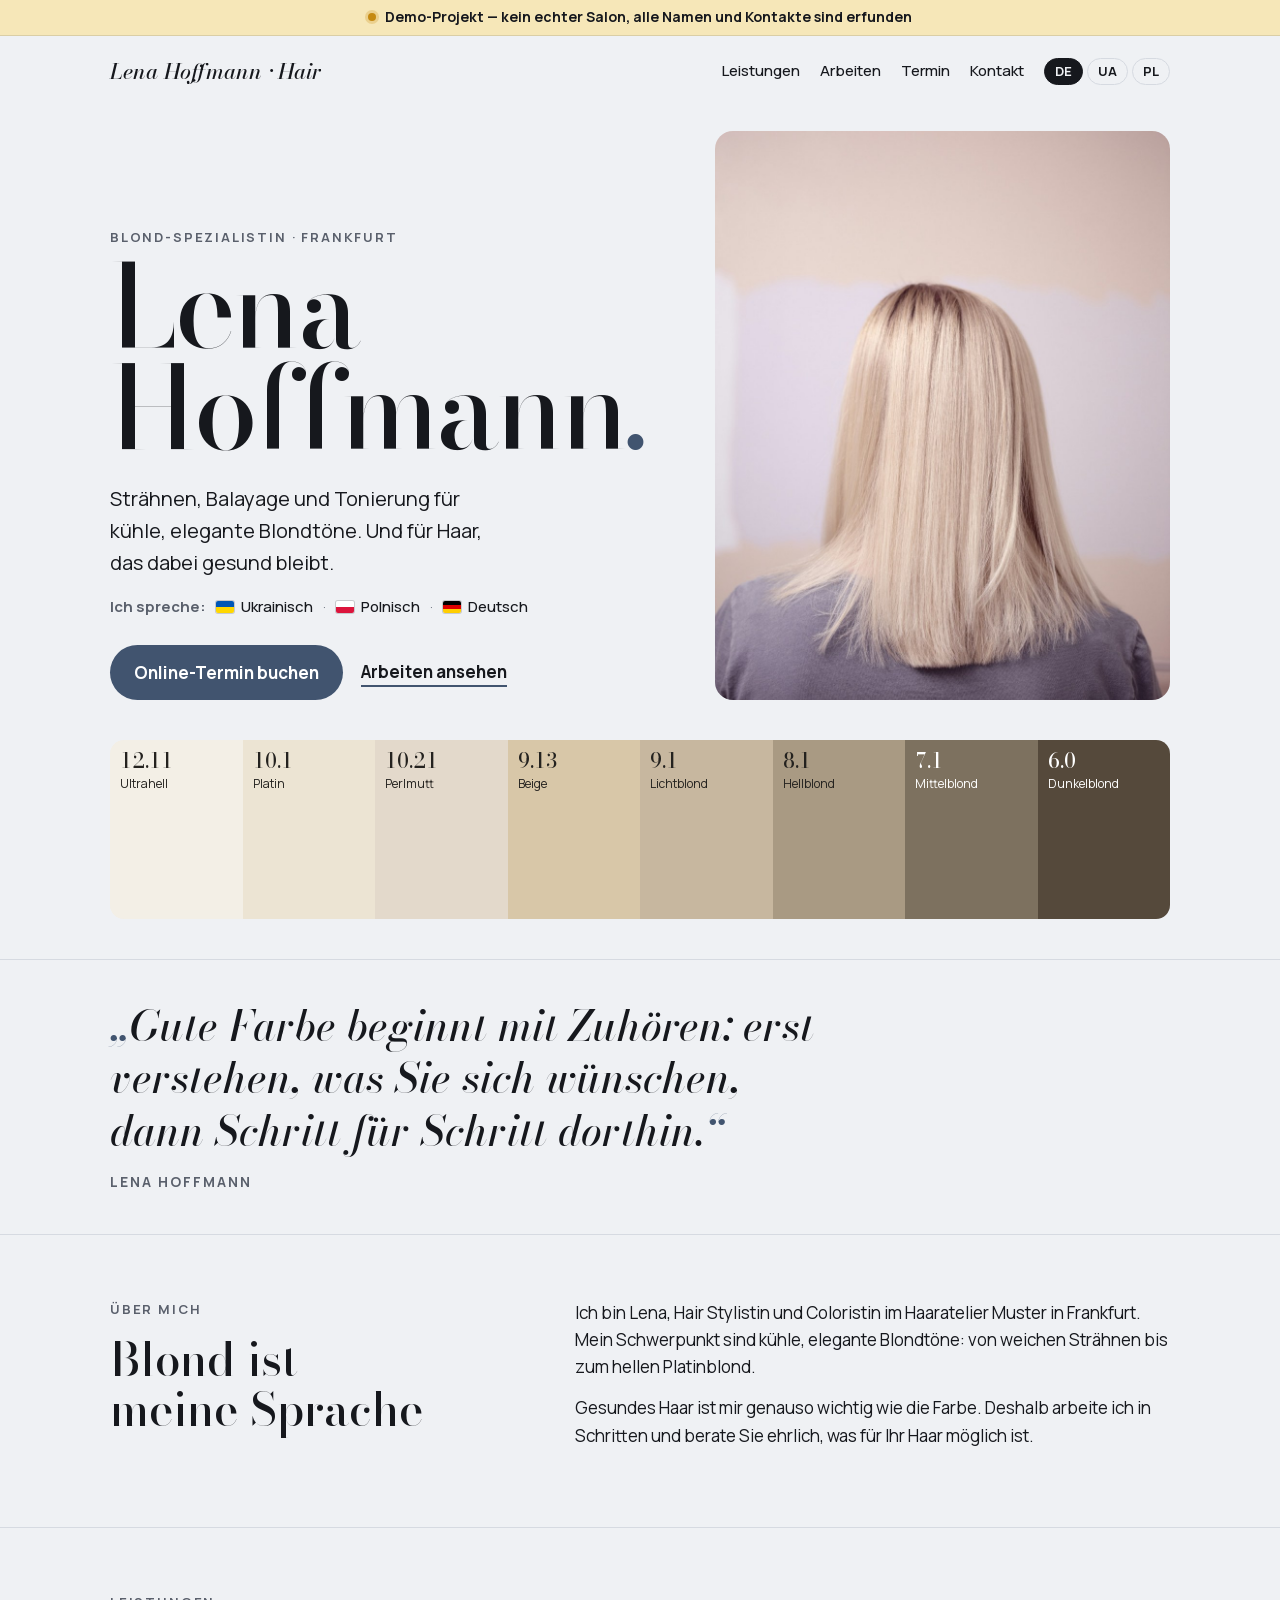
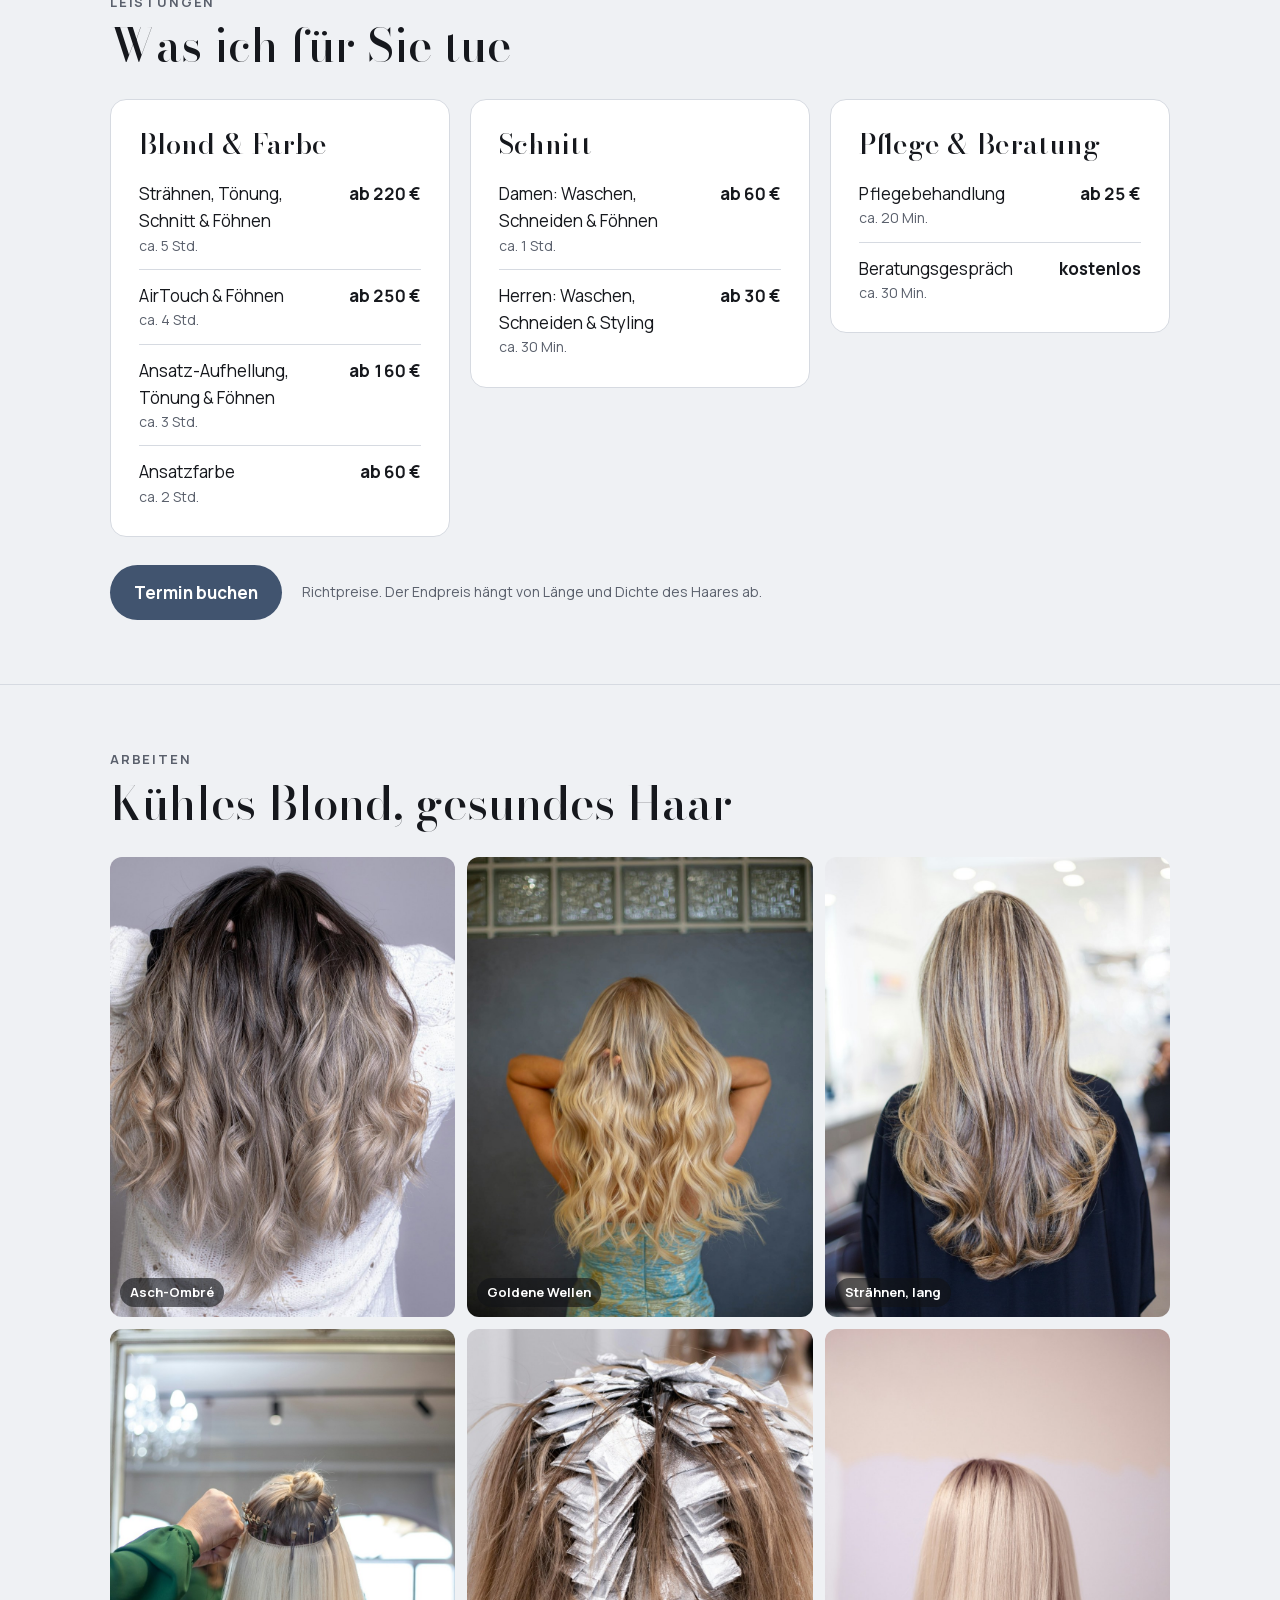
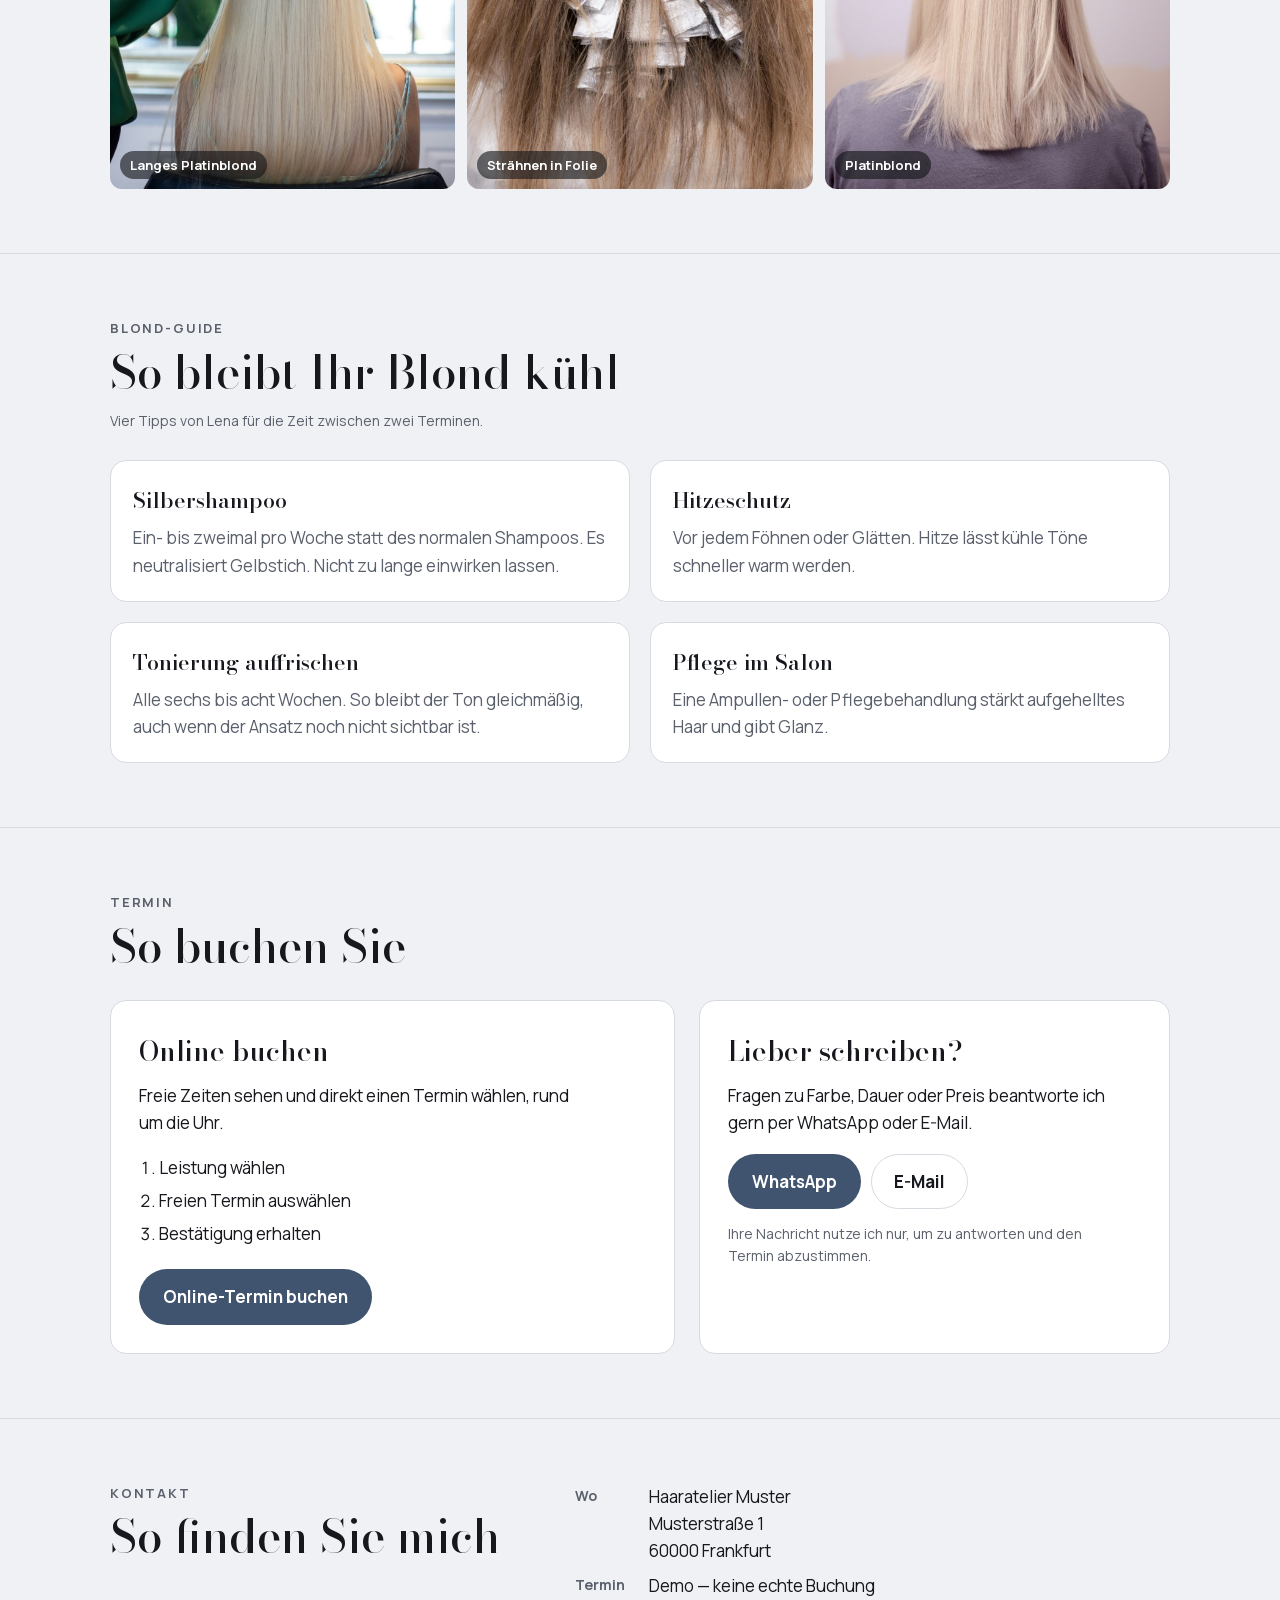
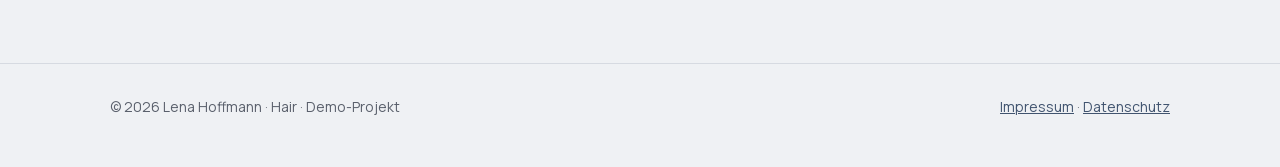
==== index.html @ b932b8c0 "Demo-Website Lena Hoffmann · Hair Fiktive Friseurin, Salon und Adresse; keine echten Kontakte, Links" ====
<!DOCTYPE html>
<html lang="de">
<head>
<meta charset="utf-8">
<meta name="viewport" content="width=device-width, initial-scale=1">
<title>Lena Hoffmann · Hair Stylist (Demo)</title>
<!-- Demo-Projekt: fiktive Friseurin, keine echten Kontaktdaten, keine echte Domain -->
<meta name="robots" content="noindex, nofollow">
<meta name="description" content="Demo-Projekt — fiktive Blond-Spezialistin in Frankfurt: Strähnen, Balayage und Tonierung für kühle, elegante Blondtöne.">
<meta property="og:type" content="website">
<meta property="og:title" content="Lena Hoffmann · Hair Stylist & Colorist (Demo)">
<meta property="og:description" content="Demo-Projekt: Website-Vorlage für eine Friseurin in Frankfurt.">
<!-- Schriften lokal (DSGVO): keine Verbindung zu Google Fonts -->
<link rel="preload" href="fonts/manrope-latin.woff2" as="font" type="font/woff2" crossorigin>
<link rel="icon" href="favicon.svg" type="image/svg+xml">
<link rel="apple-touch-icon" href="apple-touch-icon.png">
<meta name="apple-mobile-web-app-title" content="Lena Hoffmann">
<link rel="stylesheet" href="fonts/fonts.css">
<style>
/* Layout: Modemagazin-Titel – großer Name, darunter eine Farbkarte kühler Blondtöne als Leitmotiv */
:root{
  --bg:#eff1f4;
  --surface:#ffffff;
  --ink:#16181d;
  --muted:#5a606c;
  --accent:#41546f;      /* kühles Stahlblau, passend zu Aschblond */
  --line:#d6dae1;
  --font-display:"Bodoni Moda","Didot","Bodoni 72",Georgia,serif;
  --font-body:"Manrope",system-ui,-apple-system,"Segoe UI",sans-serif;
  color-scheme:light;
}
/* Bodoni Moda hat keine Kyrillisch-Zeichen: für UA die ganze Display-Schrift auf Georgia, sonst Mischung aus zwei Schriften */
:root:lang(uk){--font-display:Georgia,"Times New Roman",serif}
/* Rein lateinische Elemente (Name, Logo, Farbnummern) bleiben in allen Sprachen Bodoni */
html .brand,html .hero h1,html .sw b{font-family:"Bodoni Moda","Didot","Bodoni 72",Georgia,serif}
@media (prefers-color-scheme: dark){
  :root:not([data-theme="light"]){
    --bg:#111317; --surface:#1a1d22; --ink:#eceef2; --muted:#a3a9b5; --accent:#a9bbd6; --line:#2b2f37;
    color-scheme:dark;
  }
}
:root[data-theme="dark"]{
  --bg:#111317; --surface:#1a1d22; --ink:#eceef2; --muted:#a3a9b5; --accent:#a9bbd6; --line:#2b2f37;
  color-scheme:dark;
}
*{box-sizing:border-box}
html{scroll-behavior:smooth}
@media (prefers-reduced-motion: reduce){html{scroll-behavior:auto}}
body{margin:0;background:var(--bg);color:var(--ink);font-family:var(--font-body);font-size:17px;line-height:1.6}
img{max-width:100%;display:block}
a{color:var(--accent)}
a:focus-visible,button:focus-visible{outline:2px solid var(--accent);outline-offset:3px}
.wrap{max-width:1100px;margin:0 auto;padding:0 20px}
h1,h2,h3{font-family:var(--font-display);font-weight:500;text-wrap:balance;margin:0}
/* Keine einzelnen Wörter in der letzten Zeile */
p,li,figcaption,.note{text-wrap:pretty}
h2{font-size:clamp(30px,4.4vw,46px);line-height:1.1}
.eyebrow{font-size:13px;letter-spacing:.14em;text-transform:uppercase;color:var(--muted);font-weight:700;margin:0 0 8px}

.lang{display:flex;gap:4px;flex:none}
.lang button{font:inherit;font-size:13px;font-weight:700;background:transparent;color:var(--ink);border:1px solid var(--line);border-radius:999px;padding:2px 10px;cursor:pointer}
.lang button[aria-pressed="true"]{background:var(--ink);color:var(--bg);border-color:var(--ink)}

nav .wrap{display:flex;align-items:center;gap:12px 20px;padding-top:18px;padding-bottom:18px;flex-wrap:wrap}
.brand{font-family:var(--font-display);font-size:22px;font-style:italic;text-decoration:none;color:var(--ink);margin-right:auto}
.links{display:flex;align-items:center;gap:20px;flex-wrap:wrap}
.links a{color:var(--ink);text-decoration:underline;text-decoration-color:transparent;text-decoration-thickness:1px;text-underline-offset:6px;font-size:15px;font-weight:500;transition:color .2s,text-decoration-color .2s}
/* Hover nur mit Maus: Farbe + feine Unterstreichung, die sanft einblendet */
@media (hover:hover) and (pointer:fine){.links a:hover{color:var(--accent);text-decoration-color:currentColor}}
@media (max-width:640px){
  nav .wrap{padding-top:14px;padding-bottom:10px;column-gap:12px}
  .brand{font-size:20px}
  .lang button{padding:2px 8px}
  .links{order:3;flex:0 0 100%;flex-wrap:nowrap;gap:18px;overflow-x:auto;scrollbar-width:none;-webkit-overflow-scrolling:touch;padding-bottom:2px}
  .links::-webkit-scrollbar{display:none}
  .links a{white-space:nowrap;font-size:14px}
}

.hero{padding:24px 0 40px}
.hero-grid{display:grid;grid-template-columns:1.25fr 1fr;gap:36px;align-items:end}
/* „Hoffmann.“ ist ein langes Wort: kleinere Schrift, damit es bei 320px und neben dem Foto passt */
.hero h1{font-size:clamp(54px,9vw,140px);line-height:.88;letter-spacing:-.02em}
@media (max-width:760px){.hero h1{font-size:min(17vw,128px)}}
.hero h1 em{color:var(--accent);font-style:italic}
.hero p.lead{font-size:20px;max-width:34ch;margin:24px 0 16px}
.speaks{display:flex;flex-wrap:wrap;align-items:center;gap:4px 10px;margin:0 0 26px;font-size:15px}
.speaks > span:first-child{color:var(--muted);font-weight:700}
.speaks .lg{display:inline-flex;align-items:center;gap:7px;white-space:nowrap;font-weight:500}
.speaks .sep{color:var(--muted)}
.flag{width:18px;height:12px;flex:none;border-radius:2px;box-shadow:0 0 0 1px rgba(22,24,29,.18)}
@media (max-width:640px){.speaks{gap:6px 14px;font-size:14px}.speaks > span:first-child{flex-basis:100%}.speaks .sep{display:none}}
@media (prefers-color-scheme: dark){:root:not([data-theme="light"]) .flag{box-shadow:0 0 0 1px rgba(236,238,242,.3)}}
:root[data-theme="dark"] .flag{box-shadow:0 0 0 1px rgba(236,238,242,.3)}
.hero-img{border-radius:18px;overflow:hidden;aspect-ratio:4/5}
.hero-img img{width:100%;height:100%;object-fit:cover}
.actions{display:flex;gap:18px;align-items:center;flex-wrap:wrap}
.cta{display:inline-flex;align-items:center;gap:10px;background:var(--accent);color:#fff;text-decoration:none;font-weight:700;padding:14px 24px;border-radius:999px;transition:background-color .2s,box-shadow .2s}
:root[data-theme="dark"] .cta{color:#111317}
@media (prefers-color-scheme: dark){:root:not([data-theme="light"]) .cta{color:#111317}}
/* Hover nur mit Maus: hell = etwas dunkleres Blau, dunkel = etwas helleres; dazu ein weicher Schatten */
@media (hover:hover) and (pointer:fine){
  .cta:hover{background:color-mix(in srgb,var(--accent) 84%,#000);box-shadow:0 8px 18px -8px rgba(17,19,23,.45)}
  :root[data-theme="dark"] .cta:hover{background:color-mix(in srgb,var(--accent) 80%,#fff)}
}
@media (hover:hover) and (pointer:fine) and (prefers-color-scheme: dark){:root:not([data-theme="light"]) .cta:hover{background:color-mix(in srgb,var(--accent) 80%,#fff)}}
.ghost{color:var(--ink);font-weight:700;text-decoration:none;border-bottom:2px solid var(--accent)}
@media (max-width:760px){.hero-grid{grid-template-columns:1fr}.hero-img{aspect-ratio:3/2}}
@media (max-width:640px){
  .hero-img{aspect-ratio:4/5}
  .hero .cta{display:flex;width:100%;justify-content:center;min-height:46px;padding:0 20px}
}

.swatches{display:grid;grid-template-columns:repeat(8,minmax(0,1fr));margin-top:40px;border-radius:14px;overflow:hidden}
.sw{aspect-ratio:1/1.35;display:flex;flex-direction:column;justify-content:flex-start;gap:4px;padding:10px;color:#24221f;font-size:12px;line-height:1.3;white-space:nowrap;min-width:0}
.sw b{font-family:var(--font-display);font-size:20px;line-height:1.1;font-weight:500;display:block;font-variant-numeric:tabular-nums}
.sw.dark{color:#fff}
@media (max-width:640px){.swatches{grid-template-columns:repeat(4,minmax(0,1fr))}.sw{aspect-ratio:1/1;padding:8px;font-size:11px}.sw b{font-size:17px}}
@media (max-width:360px){.sw{padding:7px 5px;font-size:10px}.sw b{font-size:16px}}

section{padding:64px 0;border-top:1px solid var(--line)}
@media (max-width:640px){section{padding:40px 0}}
.split{display:grid;grid-template-columns:1fr 1.4fr;gap:40px}
@media (max-width:760px){.split{grid-template-columns:1fr}}
.about p{margin:0 0 14px;max-width:62ch}

.quote blockquote{margin:0;max-width:900px}
.quote p{font-family:var(--font-display);font-style:italic;font-size:clamp(26px,3.6vw,42px);line-height:1.25;margin:0;text-wrap:balance}
.quote p::before{content:"\201E";color:var(--accent)}
.quote p::after{content:"\201C";color:var(--accent)}
:lang(uk) .quote p::before{content:"\00AB"}
:lang(uk) .quote p::after{content:"\00BB"}
:lang(pl) .quote p::after{content:"\201D"}
.quote{padding:40px 0}
.quote footer{border:0;padding:0;margin-top:14px;font-size:14px;letter-spacing:.14em;text-transform:uppercase;color:var(--muted);font-weight:700}
/* Desktop: 6 gleich große Kacheln (3×1fr, 3:4, max. 470px breit = Originalbreite); mobil: 1 groß + 6 klein */
@media (max-width:640px){.gallery figure:first-child{grid-column:span 2;aspect-ratio:47/68}}
.more{display:inline-block;margin-top:18px;font-weight:700}
.guide ol{list-style:none;margin:0;padding:0;display:grid;grid-template-columns:repeat(2,1fr);gap:20px}
@media (max-width:640px){.guide ol{grid-template-columns:1fr}}
.guide li{background:var(--surface);border:1px solid var(--line);border-radius:16px;padding:22px}
.guide li b{display:block;font-family:var(--font-display);font-size:22px;font-weight:500;margin-bottom:6px}
.guide li span{color:var(--muted)}
.svc-grid{display:grid;grid-template-columns:repeat(3,1fr);gap:20px;margin-top:28px;align-items:start}
@media (max-width:860px){.svc-grid{grid-template-columns:1fr}}
.svc{padding:24px}
.svc h3{font-size:26px;line-height:1.15;margin-bottom:10px}
.svc ul{list-style:none;margin:0;padding:0}
.svc li{display:flex;justify-content:space-between;gap:16px;padding:12px 0;border-bottom:1px solid var(--line)}
.svc li:last-child{border-bottom:0;padding-bottom:0}
.svc small{display:block;color:var(--muted);font-size:14px}
.svc .pr{white-space:nowrap;font-weight:700;font-variant-numeric:tabular-nums}
/* Lange Wörter neben dem Preis dürfen schrumpfen; „Beratungs&shy;gespräch“ hat einen weichen Trennstrich für 320px */
.svc li > span:first-child{min-width:0;overflow-wrap:break-word}
.svc-foot{display:flex;align-items:center;gap:20px;flex-wrap:wrap;margin-top:28px}
.svc-foot .note{margin:0}
@media (max-width:640px){.svc-foot{flex-direction:column;align-items:stretch;gap:14px}.svc-foot .cta{justify-content:center;min-height:46px;padding:0 20px}}
.note{color:var(--muted);font-size:14px;margin-top:12px}

.gallery{display:grid;grid-template-columns:repeat(3,1fr);gap:12px;margin-top:28px}
.gallery figure{margin:0;position:relative;border-radius:12px;overflow:hidden;aspect-ratio:3/4;max-width:470px;background:var(--line)}
@media (max-width:640px){.gallery figure{aspect-ratio:47/68;max-height:none}}
.gallery img{width:100%;height:100%;object-fit:cover}
.gallery figcaption{position:absolute;left:10px;bottom:10px;background:rgba(17,19,23,.6);color:#fff;font-size:13px;font-weight:700;padding:4px 10px;border-radius:999px}
@media (max-width:640px){.gallery{grid-template-columns:repeat(2,1fr)}.gallery figcaption{font-size:12px;line-height:1.3;padding:3px 8px;left:8px;bottom:8px;right:auto;max-width:calc(100% - 16px)}}
@media (min-width:641px){.gallery .m-only{display:none}}

.booking{display:grid;grid-template-columns:1.2fr 1fr;gap:24px;margin-top:28px}
@media (max-width:760px){.booking{grid-template-columns:1fr}}
.card{background:var(--surface);border:1px solid var(--line);border-radius:16px;padding:28px}
.card h3{font-size:28px;margin-bottom:8px}
.card p{margin:0 0 18px}
.steps{margin:0 0 22px;padding-left:20px}
.steps li{margin-bottom:6px}
.btns{display:flex;gap:10px;flex-wrap:wrap;align-items:center}
.btn-line{display:inline-flex;align-items:center;color:var(--ink);text-decoration:none;font-weight:700;padding:13px 22px;border:1px solid var(--line);border-radius:999px;transition:background-color .2s,border-color .2s,color .2s,box-shadow .2s}
@media (hover:hover) and (pointer:fine){.btn-line:hover{background:color-mix(in srgb,var(--accent) 9%,transparent);border-color:var(--accent);color:var(--accent);box-shadow:0 6px 14px -8px rgba(17,19,23,.3)}}
.card .btns + .note{margin:14px 0 0}
@media (max-width:640px){
  .btns{flex-direction:column;align-items:stretch;gap:10px}
  .booking .cta,.booking .btn-line{display:flex;width:100%;justify-content:center;text-align:center;min-height:46px;padding:0 20px}
}

.contact dl{display:grid;grid-template-columns:auto 1fr;gap:8px 24px;margin:0}
.contact dt{color:var(--muted);font-size:14px;font-weight:700;padding-top:2px}
.contact dd{margin:0}
@media (max-width:640px){.contact dl{grid-template-columns:1fr;gap:2px}.contact dd{margin-bottom:14px}.contact dd:last-child{margin-bottom:0}}
footer{border-top:1px solid var(--line);padding:32px 0 48px;font-size:14px;color:var(--muted)}
.float-cta{display:none}
@media (max-width:640px){
  /* Kompakte Pille, mittig unten. 108px + env(): über der eingeklappten unteren Leiste von Safari/Chrome auf dem iPhone – darunter landet der erste Tipp nur bei der Leiste */
  .float-cta{display:inline-flex;position:fixed;left:50%;bottom:calc(108px + env(safe-area-inset-bottom, 0px));z-index:20;width:auto;max-width:calc(100% - 32px);white-space:nowrap;justify-content:center;min-height:46px;padding:0 24px;box-shadow:0 6px 20px rgba(17,19,23,.25);opacity:0;visibility:hidden;transform:translate(-50%,16px);transition:opacity .2s,transform .2s,visibility 0s .2s}
  .float-cta.show{opacity:1;visibility:visible;transform:translate(-50%,0);transition:opacity .2s,transform .2s}
}
@media (prefers-reduced-motion: reduce){.float-cta,.float-cta.show{transition:none}}
footer .wrap{display:flex;justify-content:space-between;gap:16px;flex-wrap:wrap}
/* Demo-Hinweis: Band über der Navigation auf allen Seiten */
.demo-banner{background:#f6e7b8;color:#16181d;border-bottom:1px solid rgba(22,24,29,.12);font-size:14px;font-weight:700;line-height:1.35}
.demo-banner p{display:flex;align-items:center;justify-content:center;gap:9px;margin:0 auto;padding:8px 20px;text-align:center;text-wrap:balance}
.demo-dot{flex:none;width:8px;height:8px;border-radius:50%;background:#c58a12;box-shadow:0 0 0 3px rgba(197,138,18,.25)}
</style>
</head>
<body>

<aside class="demo-banner" aria-label="Hinweis" data-i18n-aria="demo-label">
  <p><span class="demo-dot" aria-hidden="true"></span><span data-i18n="demo">Demo-Projekt&nbsp;— kein echter Salon, alle Namen und Kontakte sind&nbsp;erfunden</span></p>
</aside>

<nav>
  <div class="wrap">
    <a class="brand" href="#top">Lena Hoffmann · Hair</a>
    <div class="links">
      <a href="#leistungen" data-i18n="nav1">Leistungen</a>
      <a href="#arbeiten" data-i18n="nav2">Arbeiten</a>
      <a href="#termin" data-i18n="nav3">Termin</a>
      <a href="#kontakt" data-i18n="nav4">Kontakt</a>
    </div>
    <div class="lang" role="group" aria-label="Sprache" data-i18n-aria="lang-label">
      <button type="button" id="lang-de" aria-pressed="true">DE</button>
      <button type="button" id="lang-uk" aria-pressed="false">UA</button>
      <button type="button" id="lang-pl" aria-pressed="false">PL</button>
    </div>
  </div>
</nav>

<header class="hero" id="top">
  <div class="wrap">
    <div class="hero-grid">
      <div>
        <p class="eyebrow" data-i18n="eyebrow">Blond-Spezialistin · Frankfurt</p>
        <h1>Lena<br>Hoffmann<em>.</em></h1>
        <p class="lead" data-i18n="lead">Strähnen, Balayage und Tonierung für kühle, elegante Blondtöne. Und für Haar, das dabei gesund&nbsp;bleibt.</p>
        <p class="speaks"><span data-i18n="speak">Ich spreche:</span>
          <span class="lg"><svg class="flag" viewBox="0 0 3 2" aria-hidden="true" focusable="false"><rect width="3" height="1" fill="#0057b7"/><rect y="1" width="3" height="1" fill="#ffd700"/></svg><span data-i18n="lg-uk">Ukrainisch</span></span><span class="sep" aria-hidden="true">·</span>
          <span class="lg"><svg class="flag" viewBox="0 0 3 2" aria-hidden="true" focusable="false"><rect width="3" height="1" fill="#fff"/><rect y="1" width="3" height="1" fill="#dc143c"/></svg><span data-i18n="lg-pl">Polnisch</span></span><span class="sep" aria-hidden="true">·</span>
          <span class="lg"><svg class="flag" viewBox="0 0 3 2" aria-hidden="true" focusable="false"><rect width="3" height=".667" fill="#000"/><rect y=".667" width="3" height=".667" fill="#dd0000"/><rect y="1.333" width="3" height=".667" fill="#ffce00"/></svg><span data-i18n="lg-de">Deutsch</span></span>
        </p>
        <div class="actions">
          <a class="cta" href="#kontakt" data-book data-i18n="cta">Online-Termin buchen</a>
          <a class="ghost" href="#arbeiten" data-i18n="cta2">Arbeiten ansehen</a>
        </div>
      </div>
      <div class="hero-img"><img src="img/w2.jpg" alt="Glattes, kühles Platinblond, schulterlang, von hinten" data-i18n-alt="alt2"></div>
    </div>

    <div class="swatches" role="list" aria-label="Farbkarte kühler Blondtöne" data-i18n-aria="sw-label">
      <div class="sw" role="listitem" style="background:#f3efe6"><b>12.11</b><span data-i18n="c1">Ultrahell</span></div>
      <div class="sw" role="listitem" style="background:#ece4d3"><b>10.1</b><span data-i18n="c2">Platin</span></div>
      <div class="sw" role="listitem" style="background:#e3d9cb"><b>10.21</b><span data-i18n="c3">Perlmutt</span></div>
      <div class="sw" role="listitem" style="background:#d8c7a8"><b>9.13</b><span data-i18n="c4">Beige</span></div>
      <div class="sw" role="listitem" style="background:#c7b79f"><b>9.1</b><span data-i18n="c5">Lichtblond</span></div>
      <div class="sw" role="listitem" style="background:#a99a83"><b>8.1</b><span data-i18n="c6">Hellblond</span></div>
      <div class="sw dark" role="listitem" style="background:#7d715f"><b>7.1</b><span data-i18n="c7">Mittelblond</span></div>
      <div class="sw dark" role="listitem" style="background:#55493b"><b>6.0</b><span data-i18n="c8">Dunkelblond</span></div>
    </div>
  </div>
</header>

<section class="quote">
  <div class="wrap">
    <blockquote>
      <p data-i18n="q">Gute Farbe beginnt mit Zuhören: erst verstehen, was Sie sich wünschen, dann Schritt für Schritt&nbsp;dorthin.</p>
      <footer>Lena Hoffmann</footer>
    </blockquote>
  </div>
</section>

<section class="about">
  <div class="wrap split">
    <div>
      <p class="eyebrow" data-i18n="about-e">Über mich</p>
      <h2 data-i18n="about-h">Blond ist meine Sprache</h2>
    </div>
    <div>
      <p data-i18n="about-p1">Ich bin Lena, Hair Stylistin und Coloristin im Haaratelier&nbsp;Muster in Frankfurt. Mein Schwerpunkt sind kühle, elegante Blondtöne: von weichen Strähnen bis zum hellen&nbsp;Platinblond.</p>
      <p data-i18n="about-p2">Gesundes Haar ist mir genauso wichtig wie die Farbe. Deshalb arbeite ich in Schritten und berate Sie ehrlich, was für Ihr Haar möglich&nbsp;ist.</p>
    </div>
  </div>
</section>

<section id="leistungen">
  <div class="wrap">
    <p class="eyebrow" data-i18n="svc-e">Leistungen</p>
    <h2 data-i18n="svc-h">Was ich für Sie tue</h2>
    <div class="svc-grid">
      <div class="card svc">
        <h3 data-i18n="grp1">Blond &amp; Farbe</h3>
        <ul>
          <li><span><span data-i18n="s1">Strähnen, Tönung, Schnitt &amp; Föhnen</span><small data-i18n="s1d">ca.&nbsp;5&nbsp;Std.</small></span><span class="pr"><span data-i18n="from">ab</span>&nbsp;220&nbsp;€</span></li>
          <li><span><span data-i18n="s2">AirTouch &amp; Föhnen</span><small data-i18n="s2d">ca.&nbsp;4&nbsp;Std.</small></span><span class="pr"><span data-i18n="from">ab</span>&nbsp;250&nbsp;€</span></li>
          <li><span><span data-i18n="s3">Ansatz-Aufhellung, Tönung &amp; Föhnen</span><small data-i18n="s3d">ca.&nbsp;3&nbsp;Std.</small></span><span class="pr"><span data-i18n="from">ab</span>&nbsp;160&nbsp;€</span></li>
          <li><span><span data-i18n="s4">Ansatzfarbe</span><small data-i18n="s4d">ca.&nbsp;2&nbsp;Std.</small></span><span class="pr"><span data-i18n="from">ab</span>&nbsp;60&nbsp;€</span></li>
        </ul>
      </div>
      <div class="card svc">
        <h3 data-i18n="grp2">Schnitt</h3>
        <ul>
          <li><span><span data-i18n="s5">Damen: Waschen, Schneiden &amp; Föhnen</span><small data-i18n="s5d">ca.&nbsp;1&nbsp;Std.</small></span><span class="pr"><span data-i18n="from">ab</span>&nbsp;60&nbsp;€</span></li>
          <li><span><span data-i18n="s6">Herren: Waschen, Schneiden &amp; Styling</span><small data-i18n="s6d">ca.&nbsp;30&nbsp;Min.</small></span><span class="pr"><span data-i18n="from">ab</span>&nbsp;30&nbsp;€</span></li>
        </ul>
      </div>
      <div class="card svc">
        <h3 data-i18n="grp3">Pflege &amp; Beratung</h3>
        <ul>
          <li><span><span data-i18n="s7">Pflegebehandlung</span><small data-i18n="s7d">ca.&nbsp;20&nbsp;Min.</small></span><span class="pr"><span data-i18n="from">ab</span>&nbsp;25&nbsp;€</span></li>
          <li><span><span data-i18n="s8">Beratungs&shy;gespräch</span><small data-i18n="s8d">ca.&nbsp;30&nbsp;Min.</small></span><span class="pr" data-i18n="free">kostenlos</span></li>
        </ul>
      </div>
    </div>
    <div class="svc-foot">
      <a class="cta" href="#kontakt" data-book data-i18n="book-all">Termin buchen</a>
      <p class="note" data-i18n="price-note">Richtpreise. Der Endpreis hängt von Länge und Dichte des Haares&nbsp;ab.</p>
    </div>
  </div>
</section>

<section id="arbeiten">
  <div class="wrap">
    <p class="eyebrow" data-i18n="gal-e">Arbeiten</p>
    <h2 data-i18n="gal-h">Kühles Blond, gesundes Haar</h2>
    <div class="gallery">
      <figure><img src="img/w1.jpg" loading="lazy" alt="Langes Haar mit Asch-Ombré, von hinten" data-i18n-alt="alt1"><figcaption data-i18n="g1">Asch-Ombré</figcaption></figure>
      <figure><img src="img/w4.jpg" loading="lazy" alt="Lange, goldblonde Wellen, von hinten" data-i18n-alt="alt4"><figcaption data-i18n="g4">Goldene Wellen</figcaption></figure>
      <figure><img src="img/w3.jpg" loading="lazy" alt="Langes Haar mit Strähnen und weichen Wellen" data-i18n-alt="alt3"><figcaption data-i18n="g3">Strähnen, lang</figcaption></figure>
      <figure><img src="img/w5.jpg" loading="lazy" alt="Langes, glattes Platinblond im Salon" data-i18n-alt="alt5"><figcaption data-i18n="g5">Langes Platinblond</figcaption></figure>
      <figure><img src="img/w6.jpg" loading="lazy" alt="Strähnen in Alufolie während der Einwirkzeit" data-i18n-alt="alt6"><figcaption data-i18n="g6">Strähnen in Folie</figcaption></figure>
      <figure><img src="img/w2.jpg" loading="lazy" alt="Glattes, kühles Platinblond, schulterlang, von hinten" data-i18n-alt="alt2"><figcaption data-i18n="g2">Platinblond</figcaption></figure>
      <figure class="m-only"><img src="img/w7.jpg" loading="lazy" alt="Blondes Haar wird mit der Rundbürste geföhnt" data-i18n-alt="alt7"><figcaption data-i18n="g7">Föhnen</figcaption></figure>
    </div>
  </div>
</section>

<section id="guide" class="guide">
  <div class="wrap">
    <p class="eyebrow" data-i18n="gd-e">Blond-Guide</p>
    <h2 data-i18n="gd-h">So bleibt Ihr Blond kühl</h2>
    <p class="note" data-i18n="gd-p" style="margin:12px 0 28px">Vier Tipps von Lena für die Zeit zwischen zwei&nbsp;Terminen.</p>
    <ol>
      <li><b data-i18n="gd1">Silbershampoo</b><span data-i18n="gd1d">Ein- bis zweimal pro Woche statt des normalen Shampoos. Es neutralisiert Gelbstich. Nicht zu lange einwirken&nbsp;lassen.</span></li>
      <li><b data-i18n="gd2">Hitzeschutz</b><span data-i18n="gd2d">Vor jedem Föhnen oder Glätten. Hitze lässt kühle Töne schneller warm&nbsp;werden.</span></li>
      <li><b data-i18n="gd3">Tonierung auffrischen</b><span data-i18n="gd3d">Alle sechs bis acht Wochen. So bleibt der Ton gleichmäßig, auch wenn der Ansatz noch nicht sichtbar&nbsp;ist.</span></li>
      <li><b data-i18n="gd4">Pflege im Salon</b><span data-i18n="gd4d">Eine Ampullen- oder Pflegebehandlung stärkt aufgehelltes Haar und gibt&nbsp;Glanz.</span></li>
    </ol>
  </div>
</section>

<section id="termin">
  <div class="wrap">
    <p class="eyebrow" data-i18n="bk-e">Termin</p>
    <h2 data-i18n="bk-h">So buchen Sie</h2>
    <div class="booking">
      <div class="card">
        <h3 data-i18n="b1-h">Online buchen</h3>
        <p data-i18n="b1-p">Freie Zeiten sehen und direkt einen Termin wählen, rund um die&nbsp;Uhr.</p>
        <ol class="steps">
          <li data-i18n="b1-s1">Leistung wählen</li>
          <li data-i18n="b1-s2">Freien Termin auswählen</li>
          <li data-i18n="b1-s3">Bestätigung erhalten</li>
        </ol>
        <a class="cta" href="#kontakt" data-book data-i18n="cta">Online-Termin buchen</a>
      </div>
      <div class="card">
        <h3 data-i18n="b2-h">Lieber schreiben?</h3>
        <p data-i18n="b2-p">Fragen zu Farbe, Dauer oder Preis beantworte ich gern per WhatsApp oder&nbsp;E-Mail.</p>
        <!-- Demo: Kontakt-Buttons ohne echte Ziele -->
        <div class="btns">
          <a class="cta" href="#kontakt">WhatsApp</a>
          <a class="btn-line" href="#kontakt" data-i18n="mail">E-Mail</a>
        </div>
        <p class="note" data-i18n="b2-n">Ihre Nachricht nutze ich nur, um zu antworten und den Termin&nbsp;abzustimmen.</p>
      </div>
    </div>
  </div>
</section>

<section id="kontakt" class="contact">
  <div class="wrap split">
    <div>
      <p class="eyebrow" data-i18n="ct-e">Kontakt</p>
      <h2 data-i18n="ct-h">So finden Sie mich</h2>
    </div>
    <dl>
      <dt data-i18n="ct-where">Wo</dt><dd>Haaratelier&nbsp;Muster<br>Musterstraße&nbsp;1<br>60000&nbsp;Frankfurt</dd>
      <!-- Ausgeblendet: Arbeitszeiten (Übersetzungen ct-when / ct-hours sind im dict):
      <dt data-i18n="ct-when">Wann</dt><dd data-i18n="ct-hours">[Arbeitstage und Zeiten]</dd>
      -->
      <dt data-i18n="ct-book">Termin</dt><dd data-i18n="ct-online">Demo&nbsp;— keine echte Buchung</dd>
    </dl>
  </div>
</section>

<footer>
  <div class="wrap">
    <span>© 2026 Lena Hoffmann · Hair · <span data-i18n="demo-foot">Demo-Projekt</span></span>
    <span><a class="legal" href="impressum.html">Impressum</a> · <a class="legal" href="datenschutz.html" data-i18n="privacy">Datenschutz</a></span>
  </div>
</footer>

<!-- Nur mobil: schwebender Buchungs-Button, sichtbar nach dem Hero, ausgeblendet solange #termin sichtbar ist -->
<a class="cta float-cta" id="float-cta" href="#kontakt" data-i18n="book-all">Termin buchen</a>

<script>
const dict = {
  uk: {
    q:"Гарний колір починається з\u00A0уважного слухання: спершу зрозуміти, чого ви хочете, а\u00A0потім крок за кроком дійти до\u00A0цього.",
    demo:"Демо-проєкт\u00A0— не справжній салон, усі імена й\u00A0контакти вигадані", "demo-foot":"Демо-проєкт", "demo-label":"Примітка",
    "gd-e":"Гід по блонду", "gd-h":"Як зберегти холодний блонд", "gd-p":"Чотири поради від Лени на час між\u00A0візитами.",
    gd1:"Срібний шампунь", gd1d:"Один-два рази на тиждень замість звичайного шампуню. Він нейтралізує жовтизну. Не тримайте занадто\u00A0довго.",
    gd2:"Термозахист", gd2d:"Перед кожною сушкою чи вирівнюванням. Від тепла холодні відтінки швидше стають\u00A0теплими.",
    gd3:"Оновлювати тонування", gd3d:"Кожні шість–вісім тижнів. Так тон лишається рівним, навіть коли коріння ще не\u00A0видно.",
    gd4:"Догляд у\u00A0салоні", gd4d:"Ампульний чи відновлювальний догляд зміцнює освітлене волосся й\u00A0дає\u00A0блиск.",
    nav1:"Послуги", nav2:"Роботи", nav3:"Запис", nav4:"Контакти",
    eyebrow:"Спеціалістка з\u00A0блонду · Франкфурт",
    lead:"Мелірування, балаяж і\u00A0тонування для холодних, елегантних відтінків блонду. І\u00A0волосся, яке лишається\u00A0здоровим.",
    cta:"Записатися онлайн", cta2:"Подивитися роботи",
    c1:"Ультра", c2:"Платина", c3:"Перламутр", c4:"Беж", c5:"Світлий", c6:"Русявий", c7:"Середній", c8:"Темний",
    "about-e":"Про мене", "about-h":"Блонд\u00A0— моя мова",
    "about-p1":"Я\u00A0Лена, перукарка-стилістка й\u00A0колористка в\u00A0салоні Haaratelier\u00A0Muster у\u00A0Франкфурті. Мій фокус\u00A0— холодні, елегантні відтінки блонду: від м'якого мелірування до світлого\u00A0платинового.",
    "about-p2":"Здоров'я волосся для мене так само важливе, як колір. Тому я працюю поетапно й\u00A0чесно кажу, що можливо саме для вашого\u00A0волосся.",
    "sw-label":"Палітра холодних відтінків блонду", "lang-label":"Мова", speak:"Розмовляю:", "lg-uk":"Українська", "lg-pl":"Польська", "lg-de":"Німецька",
    "svc-e":"Послуги", "svc-h":"Що я для вас роблю",
    s1:"Мелірування, тонування, стрижка й\u00A0укладка", s1d:"бл.\u00A05\u00A0год", s2:"AirTouch і\u00A0укладка", s2d:"бл.\u00A04\u00A0год", s3:"Освітлення коренів, тонування й\u00A0укладка", s3d:"бл.\u00A03\u00A0год", s4:"Фарбування коренів", s4d:"бл.\u00A02\u00A0год", s5:"Жіноча: миття, стрижка й\u00A0укладка", s5d:"бл.\u00A01\u00A0год", s6:"Чоловіча: миття, стрижка й\u00A0стайлінг", s6d:"бл.\u00A030\u00A0хв", s7:"Доглядова процедура", s7d:"бл.\u00A020\u00A0хв", s8:"Консультація", s8d:"бл.\u00A030\u00A0хв", from:"від", free:"безкоштовно", "book-all":"Записатися", grp1:"Блонд і\u00A0колір", grp2:"Стрижка", grp3:"Догляд і\u00A0консультація",
    "price-note":"Орієнтовні ціни. Остаточна ціна залежить від довжини й\u00A0густоти\u00A0волосся.",
    "gal-e":"Роботи", "gal-h":"Холодний блонд, здорове волосся",
    g1:"Попелясте омбре", g2:"Платиновий", g3:"Мелірування", g4:"Золоті хвилі", g5:"Довгий платиновий", g6:"Пасма у\u00A0фользі", g7:"Укладка",
    
    "bk-e":"Запис", "bk-h":"Як записатися",
    "b1-h":"Онлайн-запис", "b1-p":"Вільний час видно одразу, записатися можна\u00A0будь-коли.",
    "b1-s1":"Оберіть послугу", "b1-s2":"Оберіть вільний час", "b1-s3":"Отримайте підтвердження",
    "b2-h":"Хочете написати?", "b2-p":"На питання про колір, тривалість чи ціну я охоче відповім у\u00A0WhatsApp або\u00A0e-mail.", "b2-n":"Ваше повідомлення я використовую тільки для відповіді й\u00A0узгодження\u00A0запису.", mail:"E-mail",
    "ct-e":"Контакти", "ct-h":"Де мене знайти", "ct-where":"Де", "ct-when":"Коли", "ct-book":"Запис", "ct-online":"Демо\u00A0— без справжнього запису", "ct-hours":"[Робочі дні й\u00A0години]",
    privacy:"Захист даних",
    alt1:"Довге волосся з\u00A0попелястим омбре, вигляд ззаду", alt7:"Укладка світлого волосся круглою щіткою", alt2:"Гладкий холодний платиновий блонд до плечей, вигляд ззаду", alt3:"Довге волосся з\u00A0меліруванням і\u00A0м'якими хвилями", alt4:"Довгі золотисті хвилі, вигляд ззаду", alt5:"Довгий гладкий платиновий блонд у\u00A0салоні", alt6:"Пасма у\u00A0фользі під час фарбування"
  },
  pl: {
    q:"Dobry kolor zaczyna się od słuchania: najpierw zrozumieć, czego chcesz, a\u00A0potem krok po kroku do tego\u00A0dojść.",
    demo:"Projekt demo\u00A0— to nie jest prawdziwy salon, wszystkie nazwiska i\u00A0kontakty są\u00A0zmyślone", "demo-foot":"Projekt demo", "demo-label":"Uwaga",
    "gd-e":"Przewodnik blond", "gd-h":"Jak zachować chłodny blond", "gd-p":"Cztery rady od Leny na czas między\u00A0wizytami.",
    gd1:"Srebrny szampon", gd1d:"Raz lub dwa razy w\u00A0tygodniu zamiast zwykłego szamponu. Neutralizuje żółte refleksy. Nie trzymaj zbyt\u00A0długo.",
    gd2:"Ochrona termiczna", gd2d:"Przed każdym suszeniem lub prostowaniem. Ciepło sprawia, że chłodne odcienie szybciej się\u00A0ocieplają.",
    gd3:"Odświeżanie tonowania", gd3d:"Co sześć do ośmiu tygodni. Odcień pozostaje równy, nawet gdy odrost jeszcze nie jest\u00A0widoczny.",
    gd4:"Pielęgnacja w\u00A0salonie", gd4d:"Kuracja z\u00A0ampułek lub zabieg regenerujący wzmacnia rozjaśnione włosy i\u00A0dodaje\u00A0blasku.",
    nav1:"Usługi", nav2:"Prace", nav3:"Wizyta", nav4:"Kontakt",
    eyebrow:"Specjalistka od blondu · Frankfurt",
    lead:"Pasemka, balayage i\u00A0tonowanie dla chłodnych, eleganckich odcieni blondu. I\u00A0włosy, które pozostają\u00A0zdrowe.",
    cta:"Umów wizytę online", cta2:"Zobacz prace",
    c1:"Ultra", c2:"Platyna", c3:"Perła", c4:"Beż", c5:"Jasny", c6:"Blond", c7:"Średni", c8:"Ciemny",
    "about-e":"O\u00A0mnie", "about-h":"Blond to mój język",
    "about-p1":"Jestem Lena, fryzjerka-stylistka i\u00A0kolorystka w\u00A0salonie Haaratelier\u00A0Muster we Frankfurcie. Specjalizuję się w\u00A0chłodnych, eleganckich odcieniach blondu: od delikatnych pasemek po jasny platynowy\u00A0blond.",
    "about-p2":"Zdrowie włosów jest dla mnie tak samo ważne jak kolor. Dlatego pracuję etapami i\u00A0szczerze mówię, co jest możliwe dla Twoich\u00A0włosów.",
    "sw-label":"Paleta chłodnych odcieni blondu", "lang-label":"Język", speak:"Mówię:", "lg-uk":"Ukraiński", "lg-pl":"Polski", "lg-de":"Niemiecki",
    "svc-e":"Usługi", "svc-h":"Co dla Ciebie robię",
    s1:"Pasemka, tonowanie, strzyżenie i\u00A0modelowanie", s1d:"ok.\u00A05\u00A0godz.", s2:"AirTouch i\u00A0modelowanie", s2d:"ok.\u00A04\u00A0godz.", s3:"Rozjaśnianie odrostu, tonowanie i\u00A0modelowanie", s3d:"ok.\u00A03\u00A0godz.", s4:"Farbowanie odrostu", s4d:"ok.\u00A02\u00A0godz.", s5:"Damskie: mycie, strzyżenie i\u00A0modelowanie", s5d:"ok.\u00A01\u00A0godz.", s6:"Męskie: mycie, strzyżenie i\u00A0stylizacja", s6d:"ok.\u00A030\u00A0min", s7:"Zabieg pielęgnacyjny", s7d:"ok.\u00A020\u00A0min", s8:"Konsultacja", s8d:"ok.\u00A030\u00A0min", from:"od", free:"bezpłatnie", "book-all":"Umów wizytę", grp1:"Blond i\u00A0koloryzacja", grp2:"Strzyżenie", grp3:"Pielęgnacja i\u00A0konsultacja",
    "price-note":"Ceny orientacyjne. Cena końcowa zależy od długości i\u00A0gęstości\u00A0włosów.",
    "gal-e":"Prace", "gal-h":"Chłodny blond, zdrowe włosy",
    g1:"Popielate ombre", g2:"Platynowy", g3:"Pasemka", g4:"Złote fale", g5:"Długi platynowy", g6:"Pasemka w\u00A0folii", g7:"Modelowanie",
    
    "bk-e":"Wizyta", "bk-h":"Jak się umówić",
    "b1-h":"Rezerwacja online", "b1-p":"Wolne terminy widać od razu, rezerwacja jest możliwa całą\u00A0dobę.",
    "b1-s1":"Wybierz usługę", "b1-s2":"Wybierz wolny termin", "b1-s3":"Otrzymaj potwierdzenie",
    "b2-h":"Wolisz napisać?", "b2-p":"Na pytania o\u00A0kolor, czas trwania lub cenę chętnie odpowiem przez WhatsApp lub\u00A0e-mail.", "b2-n":"Twoją wiadomość wykorzystuję tylko do odpowiedzi i\u00A0ustalenia\u00A0terminu.", mail:"E-mail",
    "ct-e":"Kontakt", "ct-h":"Gdzie mnie znaleźć", "ct-where":"Gdzie", "ct-when":"Kiedy", "ct-book":"Wizyta", "ct-online":"Demo\u00A0— bez prawdziwej rezerwacji", "ct-hours":"[Dni i\u00A0godziny pracy]",
    privacy:"Ochrona danych",
    alt1:"Długie włosy z\u00A0popielatym ombre, widok od tyłu", alt7:"Modelowanie jasnych włosów okrągłą szczotką", alt2:"Gładki chłodny platynowy blond do ramion, widok od tyłu", alt3:"Długie włosy z\u00A0pasemkami i\u00A0miękkimi falami", alt4:"Długie złote fale, widok od tyłu", alt5:"Długi, gładki platynowy blond w\u00A0salonie", alt6:"Pasemka w\u00A0folii podczas koloryzacji"
  }
};
const de = {}, deAlt = {}, deAria = {};
document.querySelectorAll("[data-i18n]").forEach(el => { de[el.dataset.i18n] = el.textContent; });
document.querySelectorAll("[data-i18n-alt]").forEach(el => { deAlt[el.dataset.i18nAlt] = el.alt; });
document.querySelectorAll("[data-i18n-aria]").forEach(el => { deAria[el.dataset.i18nAria] = el.getAttribute("aria-label"); });
function setLang(l){
  document.documentElement.lang = l;
  const src = l === "de" ? de : dict[l];
  document.querySelectorAll("[data-i18n]").forEach(el => { const t = src[el.dataset.i18n]; if (t) el.textContent = t; });
  document.querySelectorAll("[data-i18n-alt]").forEach(el => { const t = l === "de" ? deAlt[el.dataset.i18nAlt] : dict[l][el.dataset.i18nAlt]; if (t) el.alt = t; });
  document.querySelectorAll("[data-i18n-aria]").forEach(el => { const t = l === "de" ? deAria[el.dataset.i18nAria] : dict[l][el.dataset.i18nAria]; if (t) el.setAttribute("aria-label", t); });
  ["de","uk","pl"].forEach(k => document.getElementById("lang-" + k).setAttribute("aria-pressed", k === l));
  document.querySelectorAll("a.legal").forEach(a => { a.href = a.getAttribute("href").split("?")[0] + (l === "de" ? "" : "?lang=" + l); });
}
setLang(["uk","pl"].includes(new URLSearchParams(location.search).get("lang")) ? new URLSearchParams(location.search).get("lang") : "de");
["de","uk","pl"].forEach(k => document.getElementById("lang-" + k).addEventListener("click", () => setLang(k)));
// Schwebender Buchungs-Button (nur mobil per CSS): ausgeblendet, solange eine andere Buchungs-Schaltfläche
// (a.cta[data-book]) oder der Footer (Impressum/Datenschutz) im Bild ist; sonst sichtbar
(function(){
  const btn = document.getElementById("float-cta"), footer = document.querySelector("body > footer");
  if (!btn) return;
  const others = [...document.querySelectorAll('a.cta[data-book]')].filter(a => a !== btn);
  const onScreen = el => { const r = el.getBoundingClientRect(); return r.width > 0 && r.bottom > 0 && r.top < innerHeight; };
  let queued = false;
  const update = () => { queued = false;
    btn.classList.toggle("show", !others.some(onScreen) && !onScreen(footer)); };
  const schedule = () => { if (!queued) { queued = true; requestAnimationFrame(update); } };
  addEventListener("scroll", schedule, {passive:true});
  addEventListener("resize", schedule);
  update();
})();
</script>
</body>
</html>
---- fonts/fonts.css ----
/* Lokal eingebundene Schriften (DSGVO): Bodoni Moda und Manrope, SIL Open Font License 1.1. Keine Verbindung zu Google. */
/* Bodoni Moda italic latin-ext */
@font-face{font-family:'Bodoni Moda';font-style:italic;font-weight:500;font-display:swap;src:url(bodoni-moda-italic-latin-ext.woff2) format('woff2');unicode-range:U+0100-02BA, U+02BD-02C5, U+02C7-02CC, U+02CE-02D7, U+02DD-02FF, U+0304, U+0308, U+0329, U+1D00-1DBF, U+1E00-1E9F, U+1EF2-1EFF, U+2020, U+20A0-20AB, U+20AD-20C4, U+2113, U+2C60-2C7F, U+A720-A7FF}
/* Bodoni Moda italic latin */
@font-face{font-family:'Bodoni Moda';font-style:italic;font-weight:500;font-display:swap;src:url(bodoni-moda-italic-latin.woff2) format('woff2');unicode-range:U+0000-00FF, U+0131, U+0152-0153, U+02BB-02BC, U+02C6, U+02DA, U+02DC, U+0304, U+0308, U+0329, U+2000-206F, U+20AC, U+2122, U+2191, U+2193, U+2212, U+2215, U+FEFF, U+FFFD}
/* Bodoni Moda normal latin-ext */
@font-face{font-family:'Bodoni Moda';font-style:normal;font-weight:500;font-display:swap;src:url(bodoni-moda-normal-latin-ext.woff2) format('woff2');unicode-range:U+0100-02BA, U+02BD-02C5, U+02C7-02CC, U+02CE-02D7, U+02DD-02FF, U+0304, U+0308, U+0329, U+1D00-1DBF, U+1E00-1E9F, U+1EF2-1EFF, U+2020, U+20A0-20AB, U+20AD-20C4, U+2113, U+2C60-2C7F, U+A720-A7FF}
/* Bodoni Moda normal latin */
@font-face{font-family:'Bodoni Moda';font-style:normal;font-weight:500;font-display:swap;src:url(bodoni-moda-normal-latin.woff2) format('woff2');unicode-range:U+0000-00FF, U+0131, U+0152-0153, U+02BB-02BC, U+02C6, U+02DA, U+02DC, U+0304, U+0308, U+0329, U+2000-206F, U+20AC, U+2122, U+2191, U+2193, U+2212, U+2215, U+FEFF, U+FFFD}
/* Manrope normal cyrillic-ext */
@font-face{font-family:'Manrope';font-style:normal;font-weight:400 700;font-display:swap;src:url(manrope-cyrillic-ext.woff2) format('woff2');unicode-range:U+0460-052F, U+1C80-1C8A, U+20B4, U+2DE0-2DFF, U+A640-A69F, U+FE2E-FE2F}
/* Manrope normal cyrillic */
@font-face{font-family:'Manrope';font-style:normal;font-weight:400 700;font-display:swap;src:url(manrope-cyrillic.woff2) format('woff2');unicode-range:U+0301, U+0400-045F, U+0490-0491, U+04B0-04B1, U+2116}
/* Manrope normal latin-ext */
@font-face{font-family:'Manrope';font-style:normal;font-weight:400 700;font-display:swap;src:url(manrope-latin-ext.woff2) format('woff2');unicode-range:U+0100-02BA, U+02BD-02C5, U+02C7-02CC, U+02CE-02D7, U+02DD-02FF, U+0304, U+0308, U+0329, U+1D00-1DBF, U+1E00-1E9F, U+1EF2-1EFF, U+2020, U+20A0-20AB, U+20AD-20C4, U+2113, U+2C60-2C7F, U+A720-A7FF}
/* Manrope normal latin */
@font-face{font-family:'Manrope';font-style:normal;font-weight:400 700;font-display:swap;src:url(manrope-latin.woff2) format('woff2');unicode-range:U+0000-00FF, U+0131, U+0152-0153, U+02BB-02BC, U+02C6, U+02DA, U+02DC, U+0304, U+0308, U+0329, U+2000-206F, U+20AC, U+2122, U+2191, U+2193, U+2212, U+2215, U+FEFF, U+FFFD}
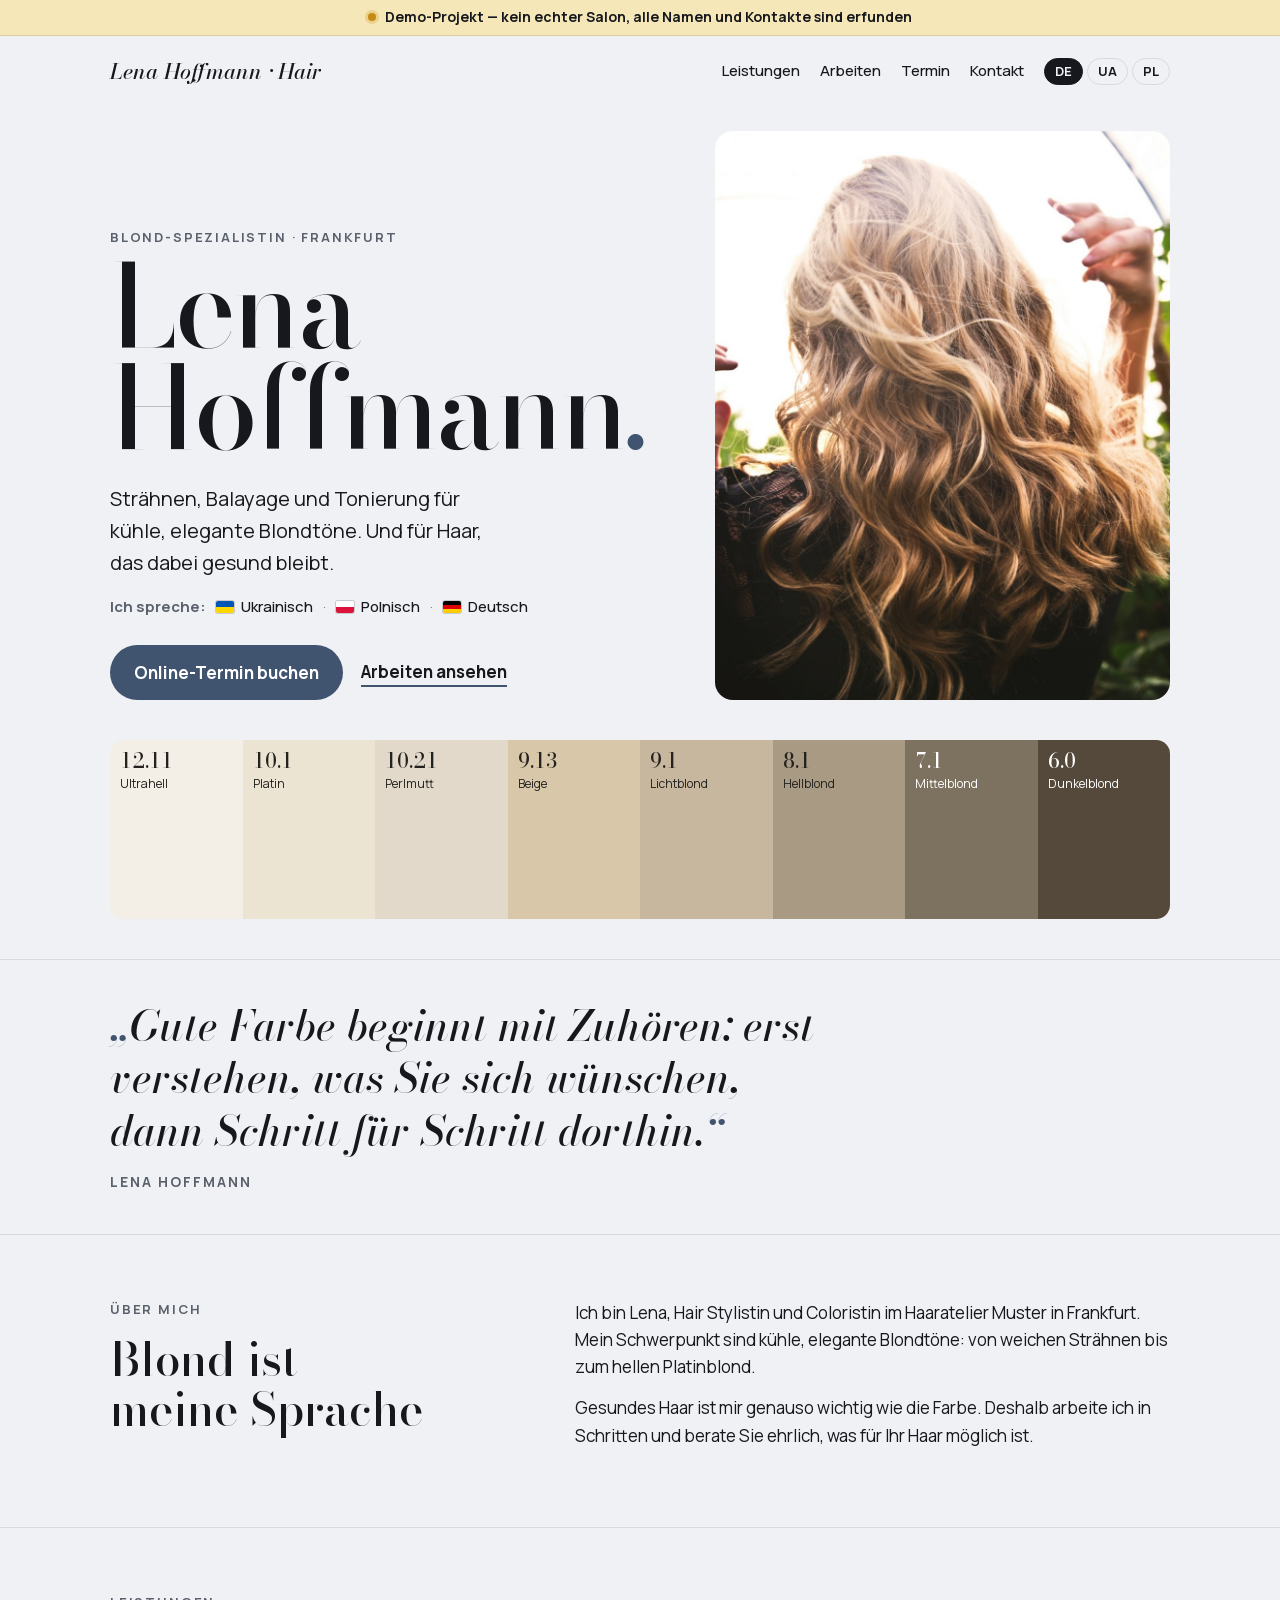
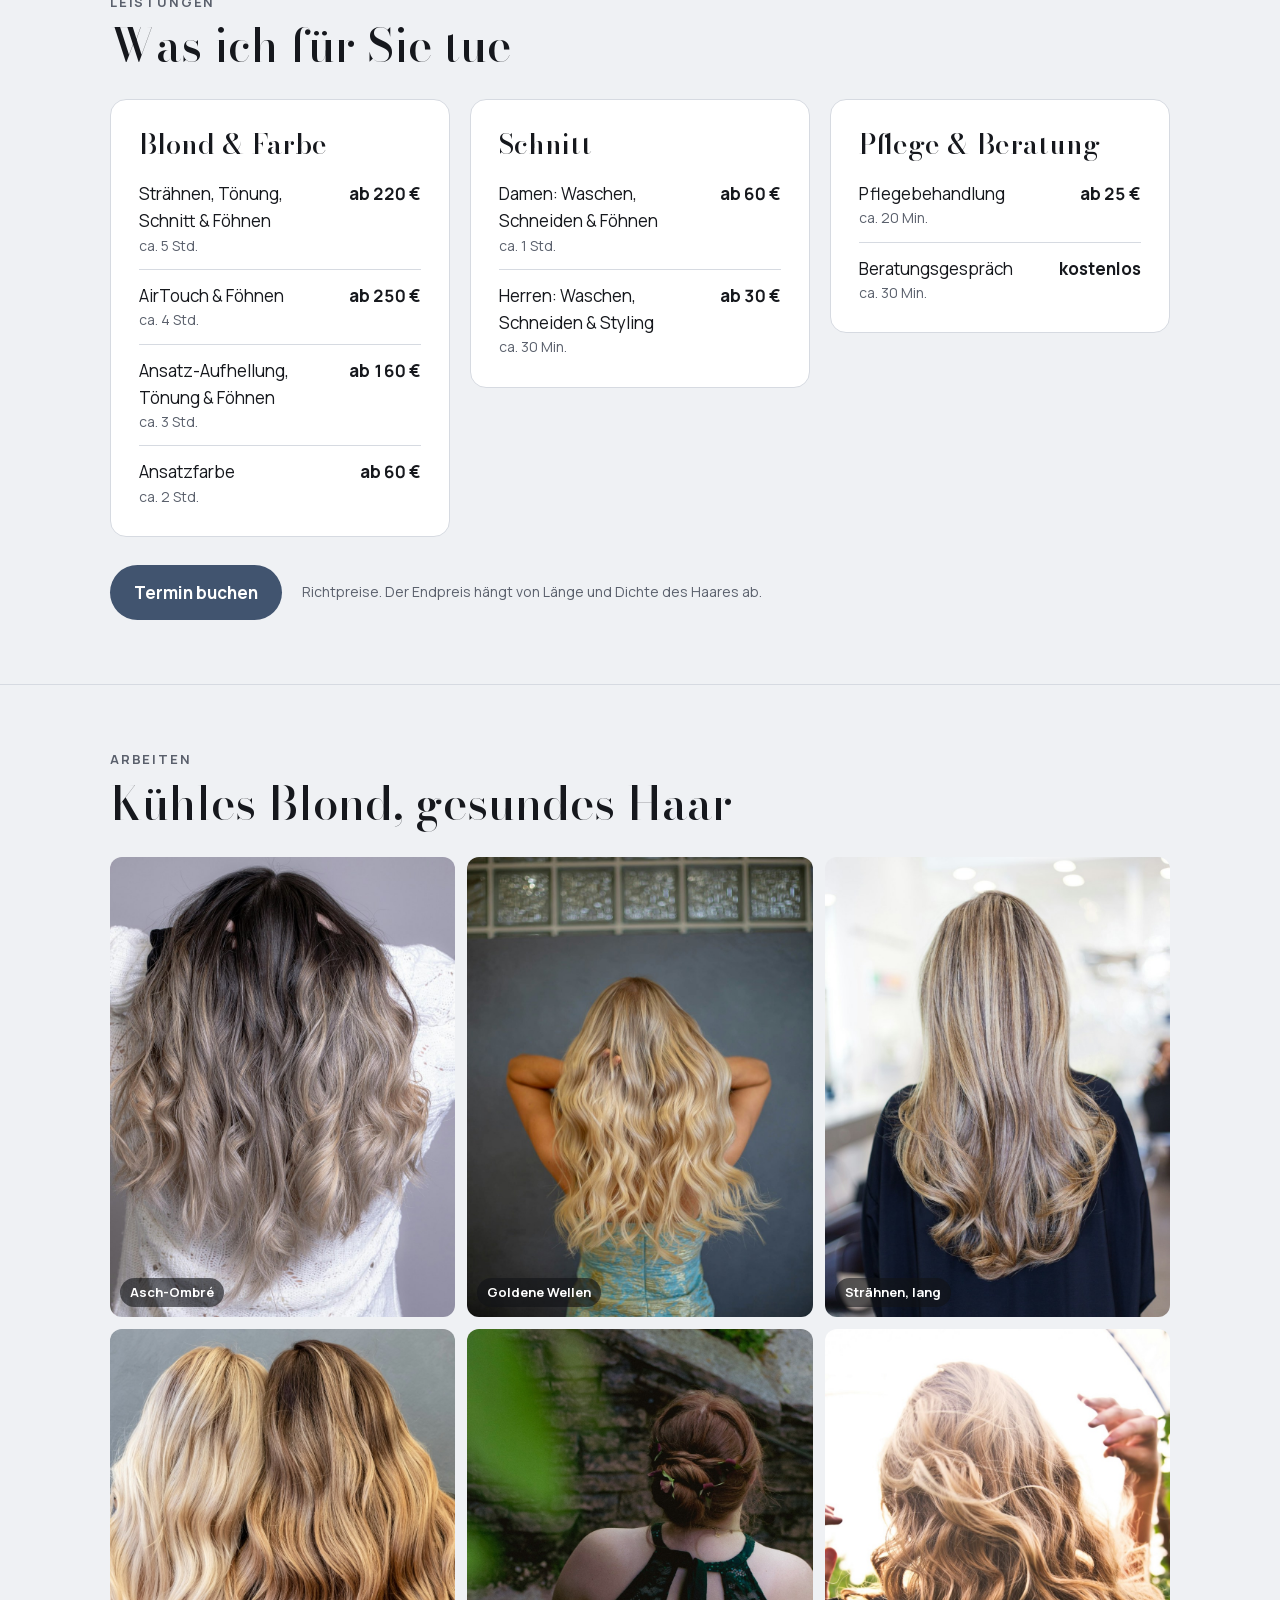
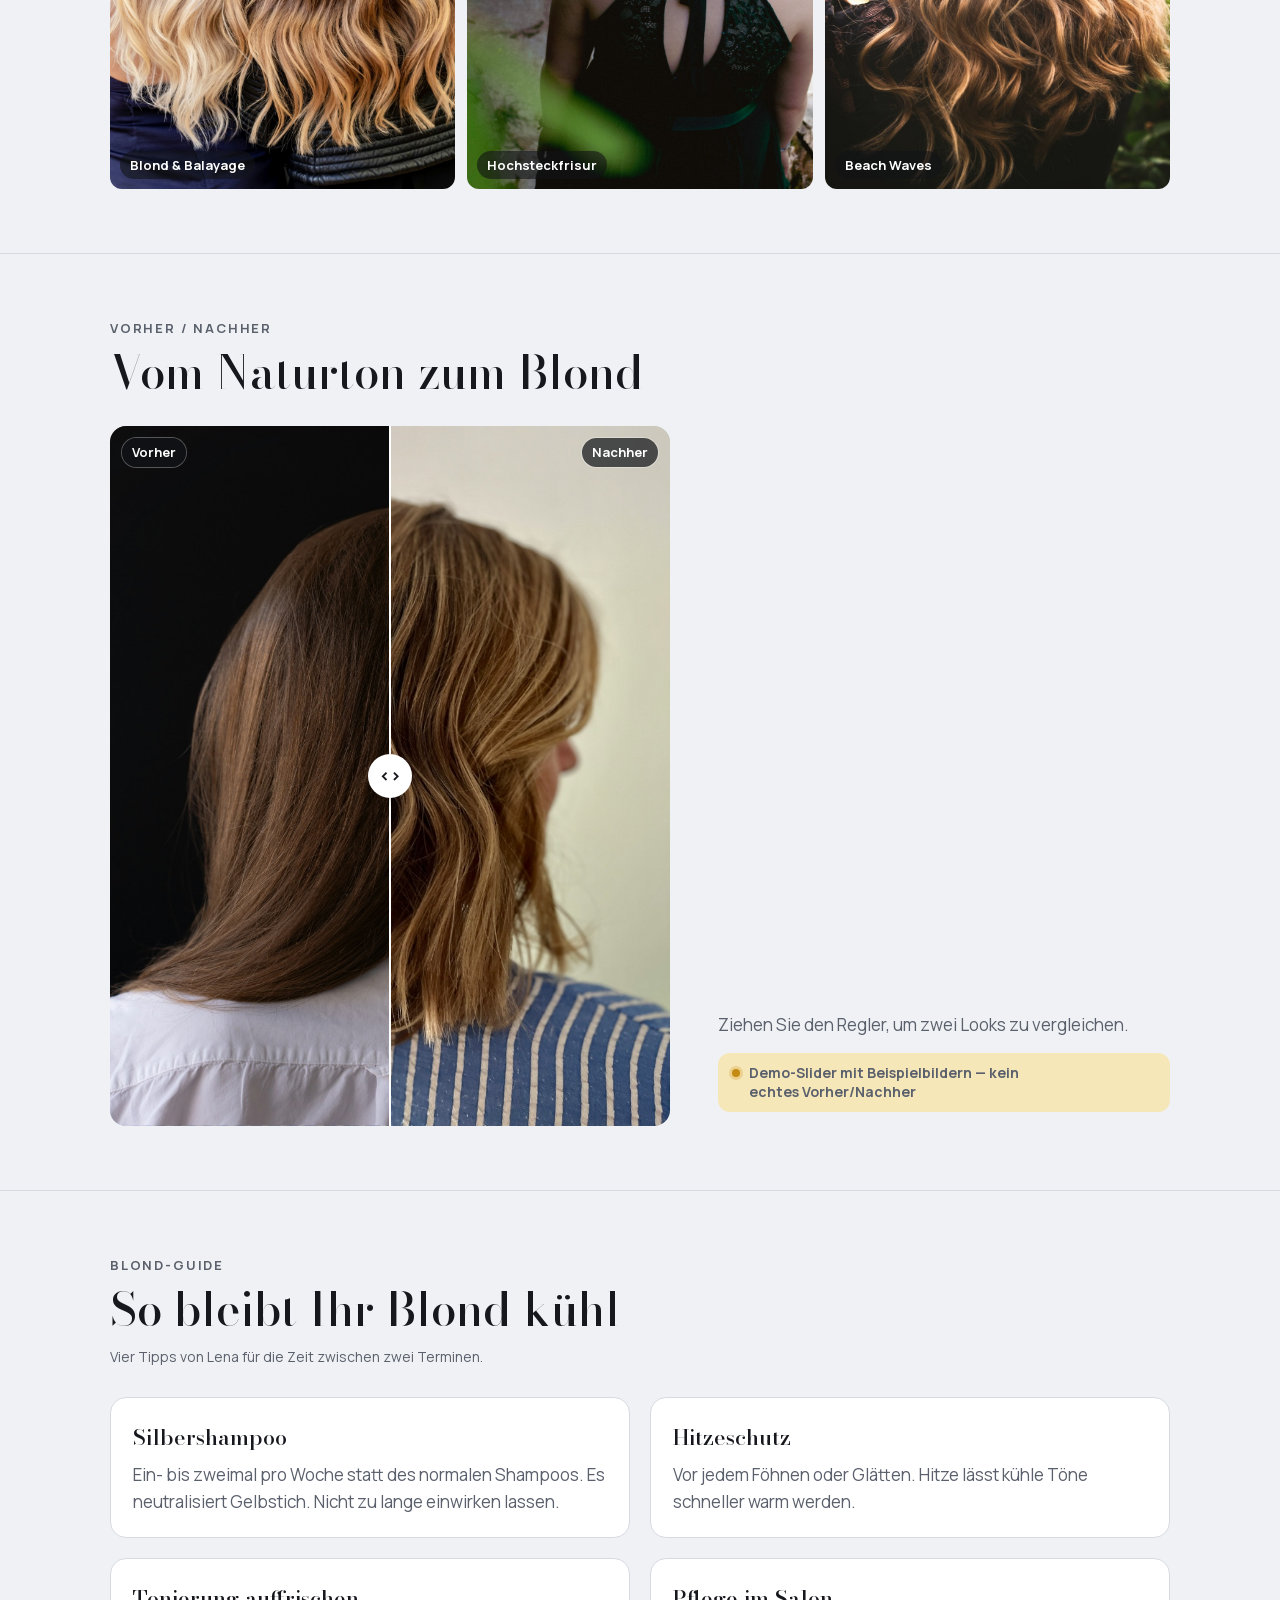
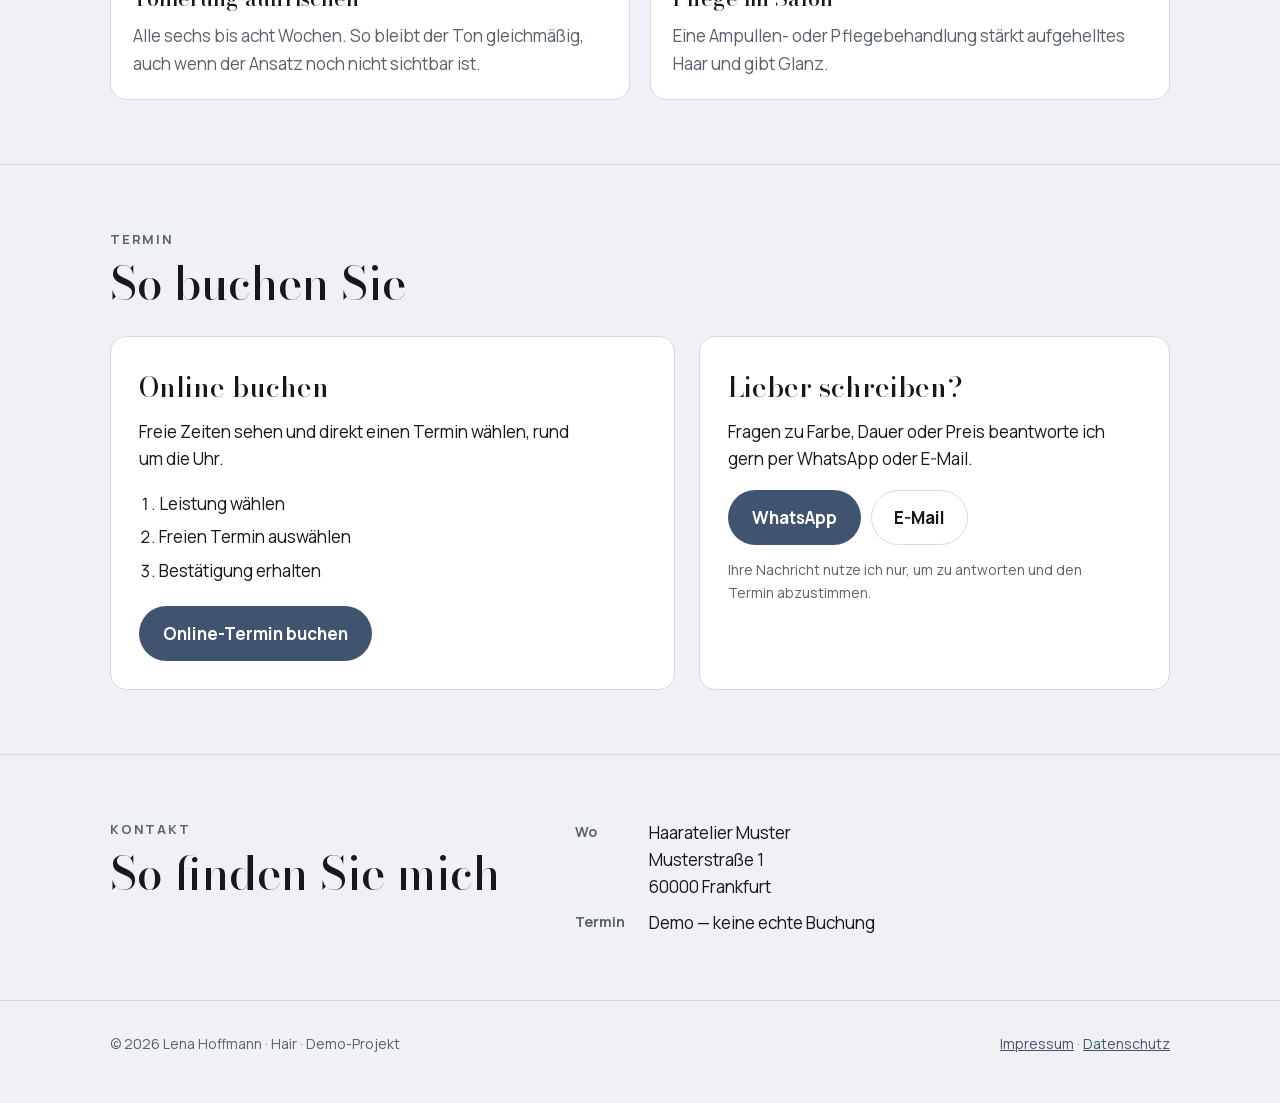
==== commit 3779bf8b: "Galerie nur mit fertigen Ergebnissen, Demo-Vergleichsslider, Impressum-Erklärung in UA/PL, Fokusrahm" ====
--- a/index.html
+++ b/index.html
@@ -50,6 +50,9 @@
 img{max-width:100%;display:block}
 a{color:var(--accent)}
 a:focus-visible,button:focus-visible{outline:2px solid var(--accent);outline-offset:3px}
+/* Rahmen nur bei Tastaturnavigation, nie nach Klick/Tap */
+a:focus:not(:focus-visible),button:focus:not(:focus-visible){outline:none}
+a,button{-webkit-tap-highlight-color:transparent}
 .wrap{max-width:1100px;margin:0 auto;padding:0 20px}
 h1,h2,h3{font-family:var(--font-display);font-weight:500;text-wrap:balance;margin:0}
 /* Keine einzelnen Wörter in der letzten Zeile */
@@ -164,6 +167,22 @@
 @media (max-width:640px){.gallery{grid-template-columns:repeat(2,1fr)}.gallery figcaption{font-size:12px;line-height:1.3;padding:3px 8px;left:8px;bottom:8px;right:auto;max-width:calc(100% - 16px)}}
 @media (min-width:641px){.gallery .m-only{display:none}}
 
+/* Vorher/Nachher-Demo: zwei VERSCHIEDENE Stockfotos (keine echte Vorher/Nachher-Aufnahme), unbearbeitet; Hinweis darunter in allen Sprachen */
+.ba-grid{display:grid;grid-template-columns:minmax(0,560px) minmax(0,1fr);gap:20px 48px;align-items:end;margin-top:28px}
+@media (max-width:760px){.ba-grid{grid-template-columns:1fr}}
+.ba-side p{margin:0 0 14px;color:var(--muted)}
+.compare{position:relative;margin:0;max-width:560px;aspect-ratio:4/5;border-radius:16px;overflow:hidden;background:var(--line);user-select:none;-webkit-user-select:none}
+.compare img{position:absolute;inset:0;width:100%;height:100%;object-fit:cover}
+.compare .ba-top{clip-path:inset(0 calc(100% - var(--pos,50%)) 0 0)}
+.compare .ba-line{position:absolute;top:0;bottom:0;left:var(--pos,50%);width:2px;margin-left:-1px;background:#fff;pointer-events:none}
+.compare .ba-knob{position:absolute;top:50%;left:var(--pos,50%);width:44px;height:44px;margin:-22px 0 0 -22px;border-radius:50%;background:#fff;color:#16181d;display:grid;place-items:center;font-size:18px;font-weight:700;box-shadow:0 2px 10px rgba(0,0,0,.25);pointer-events:none}
+.compare .tag{position:absolute;top:12px;background:rgba(17,19,23,.7);box-shadow:0 0 0 1px rgba(255,255,255,.3);color:#fff;font-size:13px;font-weight:700;padding:4px 10px;border-radius:999px;pointer-events:none}
+.compare .tag-l{left:12px}.compare .tag-r{right:12px}
+.compare input{position:absolute;inset:0;width:100%;height:100%;margin:0;opacity:0;cursor:ew-resize;touch-action:pan-y}
+.compare:has(input:focus-visible){outline:2px solid var(--accent);outline-offset:3px}
+.ba-note{display:flex;align-items:flex-start;gap:9px;max-width:560px;margin:0;padding:10px 14px;border-radius:12px;background:#f6e7b8;color:#16181d;font-size:14px;font-weight:700;line-height:1.4}
+.ba-note::before{content:"";flex:none;width:8px;height:8px;margin-top:6px;border-radius:50%;background:#c58a12;box-shadow:0 0 0 3px rgba(197,138,18,.25)}
+
 .booking{display:grid;grid-template-columns:1.2fr 1fr;gap:24px;margin-top:28px}
 @media (max-width:760px){.booking{grid-template-columns:1fr}}
 .card{background:var(--surface);border:1px solid var(--line);border-radius:16px;padding:28px}
@@ -239,7 +258,7 @@
           <a class="ghost" href="#arbeiten" data-i18n="cta2">Arbeiten ansehen</a>
         </div>
       </div>
-      <div class="hero-img"><img src="img/w2.jpg" alt="Glattes, kühles Platinblond, schulterlang, von hinten" data-i18n-alt="alt2"></div>
+      <div class="hero-img"><img src="img/w2.jpg" alt="Lange, wellige Blondsträhnen im Gegenlicht, von hinten" data-i18n-alt="alt2"></div>
     </div>
 
     <div class="swatches" role="list" aria-label="Farbkarte kühler Blondtöne" data-i18n-aria="sw-label">
@@ -321,10 +340,30 @@
       <figure><img src="img/w1.jpg" loading="lazy" alt="Langes Haar mit Asch-Ombré, von hinten" data-i18n-alt="alt1"><figcaption data-i18n="g1">Asch-Ombré</figcaption></figure>
       <figure><img src="img/w4.jpg" loading="lazy" alt="Lange, goldblonde Wellen, von hinten" data-i18n-alt="alt4"><figcaption data-i18n="g4">Goldene Wellen</figcaption></figure>
       <figure><img src="img/w3.jpg" loading="lazy" alt="Langes Haar mit Strähnen und weichen Wellen" data-i18n-alt="alt3"><figcaption data-i18n="g3">Strähnen, lang</figcaption></figure>
-      <figure><img src="img/w5.jpg" loading="lazy" alt="Langes, glattes Platinblond im Salon" data-i18n-alt="alt5"><figcaption data-i18n="g5">Langes Platinblond</figcaption></figure>
-      <figure><img src="img/w6.jpg" loading="lazy" alt="Strähnen in Alufolie während der Einwirkzeit" data-i18n-alt="alt6"><figcaption data-i18n="g6">Strähnen in Folie</figcaption></figure>
-      <figure><img src="img/w2.jpg" loading="lazy" alt="Glattes, kühles Platinblond, schulterlang, von hinten" data-i18n-alt="alt2"><figcaption data-i18n="g2">Platinblond</figcaption></figure>
-      <figure class="m-only"><img src="img/w7.jpg" loading="lazy" alt="Blondes Haar wird mit der Rundbürste geföhnt" data-i18n-alt="alt7"><figcaption data-i18n="g7">Föhnen</figcaption></figure>
+      <figure><img src="img/w5.jpg" loading="lazy" alt="Zwei Frauen mit welligem Blond und Balayage, von hinten" data-i18n-alt="alt5"><figcaption data-i18n="g5">Blond &amp; Balayage</figcaption></figure>
+      <figure><img src="img/w6.jpg" loading="lazy" alt="Lockere Hochsteckfrisur mit Haarschmuck, von hinten" data-i18n-alt="alt6"><figcaption data-i18n="g6">Hochsteckfrisur</figcaption></figure>
+      <figure><img src="img/w2.jpg" loading="lazy" alt="Lange, wellige Blondsträhnen im Gegenlicht, von hinten" data-i18n-alt="alt2"><figcaption data-i18n="g2">Beach Waves</figcaption></figure>
+      <figure class="m-only"><img src="img/w7.jpg" loading="lazy" alt="Dunkelbraunes Haar mit weichen Wellen in Bewegung" data-i18n-alt="alt7"><figcaption data-i18n="g7">Weiche Wellen</figcaption></figure>
+    </div>
+  </div>
+</section>
+
+<section id="vorher-nachher">
+  <div class="wrap">
+    <p class="eyebrow" data-i18n="ba-e">Vorher / Nachher</p>
+    <h2 data-i18n="ba-h">Vom Naturton zum Blond</h2>
+    <div class="ba-grid">
+    <div class="compare" id="ba">
+      <img src="img/ba-after.jpg" loading="lazy" alt="Beispielbild: schulterlanges Haar mit Balayage und Wellen, von hinten (Stockfoto)" data-i18n-alt="ba-alt-after">
+      <img class="ba-top" src="img/ba-before.jpg" loading="lazy" alt="Beispielbild: glattes, dunkelbraunes Haar, von hinten (anderes Stockfoto)" data-i18n-alt="ba-alt-before">
+      <span class="tag tag-l" data-i18n="ba-before">Vorher</span><span class="tag tag-r" data-i18n="ba-after">Nachher</span>
+      <span class="ba-line" aria-hidden="true"></span><span class="ba-knob" aria-hidden="true">‹›</span>
+      <input type="range" min="0" max="100" value="50" aria-label="Vergleich verschieben" data-i18n-aria="ba-range" aria-describedby="ba-note">
+    </div>
+    <div class="ba-side">
+      <p data-i18n="ba-p">Ziehen Sie den Regler, um zwei Looks zu&nbsp;vergleichen.</p>
+      <p class="ba-note" id="ba-note" data-i18n="ba-note">Demo-Slider mit Beispielbildern&nbsp;— kein echtes Vorher/Nachher</p>
+    </div>
     </div>
   </div>
 </section>
@@ -391,7 +430,7 @@
 <footer>
   <div class="wrap">
     <span>© 2026 Lena Hoffmann · Hair · <span data-i18n="demo-foot">Demo-Projekt</span></span>
-    <span><a class="legal" href="impressum.html">Impressum</a> · <a class="legal" href="datenschutz.html" data-i18n="privacy">Datenschutz</a></span>
+    <span><a class="legal" href="impressum.html" data-i18n="imprint">Impressum</a> · <a class="legal" href="datenschutz.html" data-i18n="privacy">Datenschutz</a></span>
   </div>
 </footer>
 
@@ -421,15 +460,18 @@
     s1:"Мелірування, тонування, стрижка й\u00A0укладка", s1d:"бл.\u00A05\u00A0год", s2:"AirTouch і\u00A0укладка", s2d:"бл.\u00A04\u00A0год", s3:"Освітлення коренів, тонування й\u00A0укладка", s3d:"бл.\u00A03\u00A0год", s4:"Фарбування коренів", s4d:"бл.\u00A02\u00A0год", s5:"Жіноча: миття, стрижка й\u00A0укладка", s5d:"бл.\u00A01\u00A0год", s6:"Чоловіча: миття, стрижка й\u00A0стайлінг", s6d:"бл.\u00A030\u00A0хв", s7:"Доглядова процедура", s7d:"бл.\u00A020\u00A0хв", s8:"Консультація", s8d:"бл.\u00A030\u00A0хв", from:"від", free:"безкоштовно", "book-all":"Записатися", grp1:"Блонд і\u00A0колір", grp2:"Стрижка", grp3:"Догляд і\u00A0консультація",
     "price-note":"Орієнтовні ціни. Остаточна ціна залежить від довжини й\u00A0густоти\u00A0волосся.",
     "gal-e":"Роботи", "gal-h":"Холодний блонд, здорове волосся",
-    g1:"Попелясте омбре", g2:"Платиновий", g3:"Мелірування", g4:"Золоті хвилі", g5:"Довгий платиновий", g6:"Пасма у\u00A0фользі", g7:"Укладка",
+    g1:"Попелясте омбре", g2:"Пляжні хвилі", g3:"Мелірування", g4:"Золоті хвилі", g5:"Блонд і\u00A0балаяж", g6:"Зачіска-пучок", g7:"М'які хвилі",
     
+    "ba-e":"До / після", "ba-h":"Від натурального тону до\u00A0блонду", "ba-before":"До", "ba-after":"Після", "ba-p":"Пересуньте повзунок, щоб порівняти два\u00A0образи.", "ba-range":"Пересунути порівняння",
+    "ba-note":"Демо-слайдер з\u00A0прикладами фото\u00A0— це не справжнє «до/після»",
+    "ba-alt-after":"Приклад: волосся до плечей з\u00A0балаяжем і\u00A0хвилями, вигляд ззаду (стокове фото)", "ba-alt-before":"Приклад: пряме темно-каштанове волосся, вигляд ззаду (інше стокове фото)",
     "bk-e":"Запис", "bk-h":"Як записатися",
     "b1-h":"Онлайн-запис", "b1-p":"Вільний час видно одразу, записатися можна\u00A0будь-коли.",
     "b1-s1":"Оберіть послугу", "b1-s2":"Оберіть вільний час", "b1-s3":"Отримайте підтвердження",
     "b2-h":"Хочете написати?", "b2-p":"На питання про колір, тривалість чи ціну я охоче відповім у\u00A0WhatsApp або\u00A0e-mail.", "b2-n":"Ваше повідомлення я використовую тільки для відповіді й\u00A0узгодження\u00A0запису.", mail:"E-mail",
     "ct-e":"Контакти", "ct-h":"Де мене знайти", "ct-where":"Де", "ct-when":"Коли", "ct-book":"Запис", "ct-online":"Демо\u00A0— без справжнього запису", "ct-hours":"[Робочі дні й\u00A0години]",
-    privacy:"Захист даних",
-    alt1:"Довге волосся з\u00A0попелястим омбре, вигляд ззаду", alt7:"Укладка світлого волосся круглою щіткою", alt2:"Гладкий холодний платиновий блонд до плечей, вигляд ззаду", alt3:"Довге волосся з\u00A0меліруванням і\u00A0м'якими хвилями", alt4:"Довгі золотисті хвилі, вигляд ззаду", alt5:"Довгий гладкий платиновий блонд у\u00A0салоні", alt6:"Пасма у\u00A0фользі під час фарбування"
+    privacy:"Захист даних", imprint:"Impressum (вихідні дані)",
+    alt1:"Довге волосся з\u00A0попелястим омбре, вигляд ззаду", alt7:"Темно-каштанове волосся з\u00A0м'якими хвилями в\u00A0русі", alt2:"Довгі хвилясті світлі пасма проти світла, вигляд ззаду", alt3:"Довге волосся з\u00A0меліруванням і\u00A0м'якими хвилями", alt4:"Довгі золотисті хвилі, вигляд ззаду", alt5:"Дві жінки з\u00A0хвилястим блондом і\u00A0балаяжем, вигляд ззаду", alt6:"Легка зачіска-пучок з\u00A0прикрасою, вигляд ззаду"
   },
   pl: {
     q:"Dobry kolor zaczyna się od słuchania: najpierw zrozumieć, czego chcesz, a\u00A0potem krok po kroku do tego\u00A0dojść.",
@@ -452,15 +494,18 @@
     s1:"Pasemka, tonowanie, strzyżenie i\u00A0modelowanie", s1d:"ok.\u00A05\u00A0godz.", s2:"AirTouch i\u00A0modelowanie", s2d:"ok.\u00A04\u00A0godz.", s3:"Rozjaśnianie odrostu, tonowanie i\u00A0modelowanie", s3d:"ok.\u00A03\u00A0godz.", s4:"Farbowanie odrostu", s4d:"ok.\u00A02\u00A0godz.", s5:"Damskie: mycie, strzyżenie i\u00A0modelowanie", s5d:"ok.\u00A01\u00A0godz.", s6:"Męskie: mycie, strzyżenie i\u00A0stylizacja", s6d:"ok.\u00A030\u00A0min", s7:"Zabieg pielęgnacyjny", s7d:"ok.\u00A020\u00A0min", s8:"Konsultacja", s8d:"ok.\u00A030\u00A0min", from:"od", free:"bezpłatnie", "book-all":"Umów wizytę", grp1:"Blond i\u00A0koloryzacja", grp2:"Strzyżenie", grp3:"Pielęgnacja i\u00A0konsultacja",
     "price-note":"Ceny orientacyjne. Cena końcowa zależy od długości i\u00A0gęstości\u00A0włosów.",
     "gal-e":"Prace", "gal-h":"Chłodny blond, zdrowe włosy",
-    g1:"Popielate ombre", g2:"Platynowy", g3:"Pasemka", g4:"Złote fale", g5:"Długi platynowy", g6:"Pasemka w\u00A0folii", g7:"Modelowanie",
+    g1:"Popielate ombre", g2:"Plażowe fale", g3:"Pasemka", g4:"Złote fale", g5:"Blond i\u00A0balayage", g6:"Upięcie", g7:"Miękkie fale",
     
+    "ba-e":"Przed / po", "ba-h":"Od naturalnego odcienia do\u00A0blondu", "ba-before":"Przed", "ba-after":"Po", "ba-p":"Przesuń suwak, aby porównać dwie\u00A0fryzury.", "ba-range":"Przesuń porównanie",
+    "ba-note":"Demo-slider z\u00A0przykładowymi zdjęciami\u00A0— to nie jest prawdziwe „przed/po”",
+    "ba-alt-after":"Przykład: włosy do ramion z\u00A0balayage\u2019em i\u00A0falami, widok od tyłu (zdjęcie stockowe)", "ba-alt-before":"Przykład: proste, ciemnobrązowe włosy, widok od tyłu (inne zdjęcie stockowe)",
     "bk-e":"Wizyta", "bk-h":"Jak się umówić",
     "b1-h":"Rezerwacja online", "b1-p":"Wolne terminy widać od razu, rezerwacja jest możliwa całą\u00A0dobę.",
     "b1-s1":"Wybierz usługę", "b1-s2":"Wybierz wolny termin", "b1-s3":"Otrzymaj potwierdzenie",
     "b2-h":"Wolisz napisać?", "b2-p":"Na pytania o\u00A0kolor, czas trwania lub cenę chętnie odpowiem przez WhatsApp lub\u00A0e-mail.", "b2-n":"Twoją wiadomość wykorzystuję tylko do odpowiedzi i\u00A0ustalenia\u00A0terminu.", mail:"E-mail",
     "ct-e":"Kontakt", "ct-h":"Gdzie mnie znaleźć", "ct-where":"Gdzie", "ct-when":"Kiedy", "ct-book":"Wizyta", "ct-online":"Demo\u00A0— bez prawdziwej rezerwacji", "ct-hours":"[Dni i\u00A0godziny pracy]",
-    privacy:"Ochrona danych",
-    alt1:"Długie włosy z\u00A0popielatym ombre, widok od tyłu", alt7:"Modelowanie jasnych włosów okrągłą szczotką", alt2:"Gładki chłodny platynowy blond do ramion, widok od tyłu", alt3:"Długie włosy z\u00A0pasemkami i\u00A0miękkimi falami", alt4:"Długie złote fale, widok od tyłu", alt5:"Długi, gładki platynowy blond w\u00A0salonie", alt6:"Pasemka w\u00A0folii podczas koloryzacji"
+    privacy:"Ochrona danych", imprint:"Impressum (nota prawna)",
+    alt1:"Długie włosy z\u00A0popielatym ombre, widok od tyłu", alt7:"Ciemnobrązowe włosy z\u00A0miękkimi falami w\u00A0ruchu", alt2:"Długie, falowane jasne pasma pod światło, widok od tyłu", alt3:"Długie włosy z\u00A0pasemkami i\u00A0miękkimi falami", alt4:"Długie złote fale, widok od tyłu", alt5:"Dwie kobiety z\u00A0falowanym blondem i\u00A0balayage'em, widok od tyłu", alt6:"Luźne upięcie z\u00A0ozdobą, widok od tyłu"
   }
 };
 const de = {}, deAlt = {}, deAria = {};
@@ -478,6 +523,15 @@
 }
 setLang(["uk","pl"].includes(new URLSearchParams(location.search).get("lang")) ? new URLSearchParams(location.search).get("lang") : "de");
 ["de","uk","pl"].forEach(k => document.getElementById("lang-" + k).addEventListener("click", () => setLang(k)));
+// Vorher/Nachher-Demo: Regler setzt --pos (0–100 %)
+(function(){
+  const box = document.getElementById("ba");
+  if (!box) return;
+  const r = box.querySelector("input");
+  const set = () => box.style.setProperty("--pos", r.value + "%");
+  r.addEventListener("input", set);
+  set();
+})();
 // Schwebender Buchungs-Button (nur mobil per CSS): ausgeblendet, solange eine andere Buchungs-Schaltfläche
 // (a.cta[data-book]) oder der Footer (Impressum/Datenschutz) im Bild ist; sonst sichtbar
 (function(){
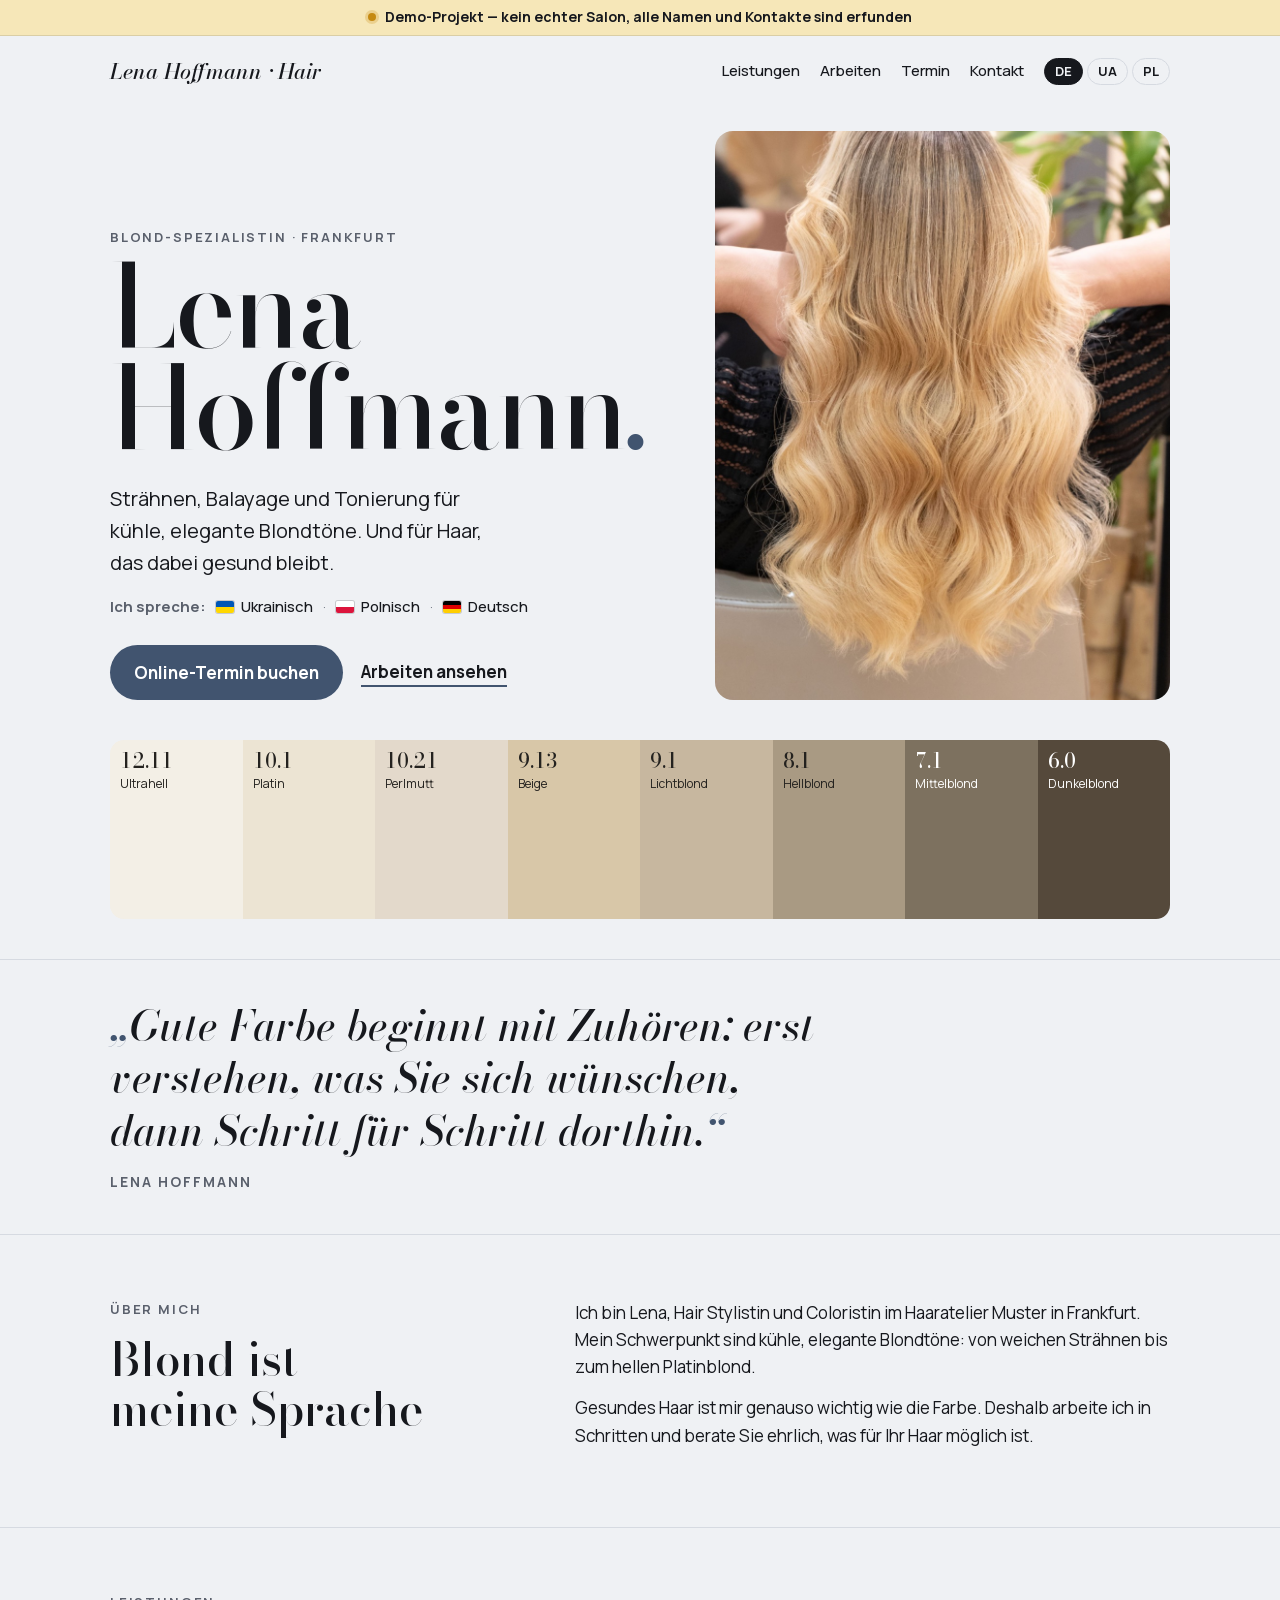
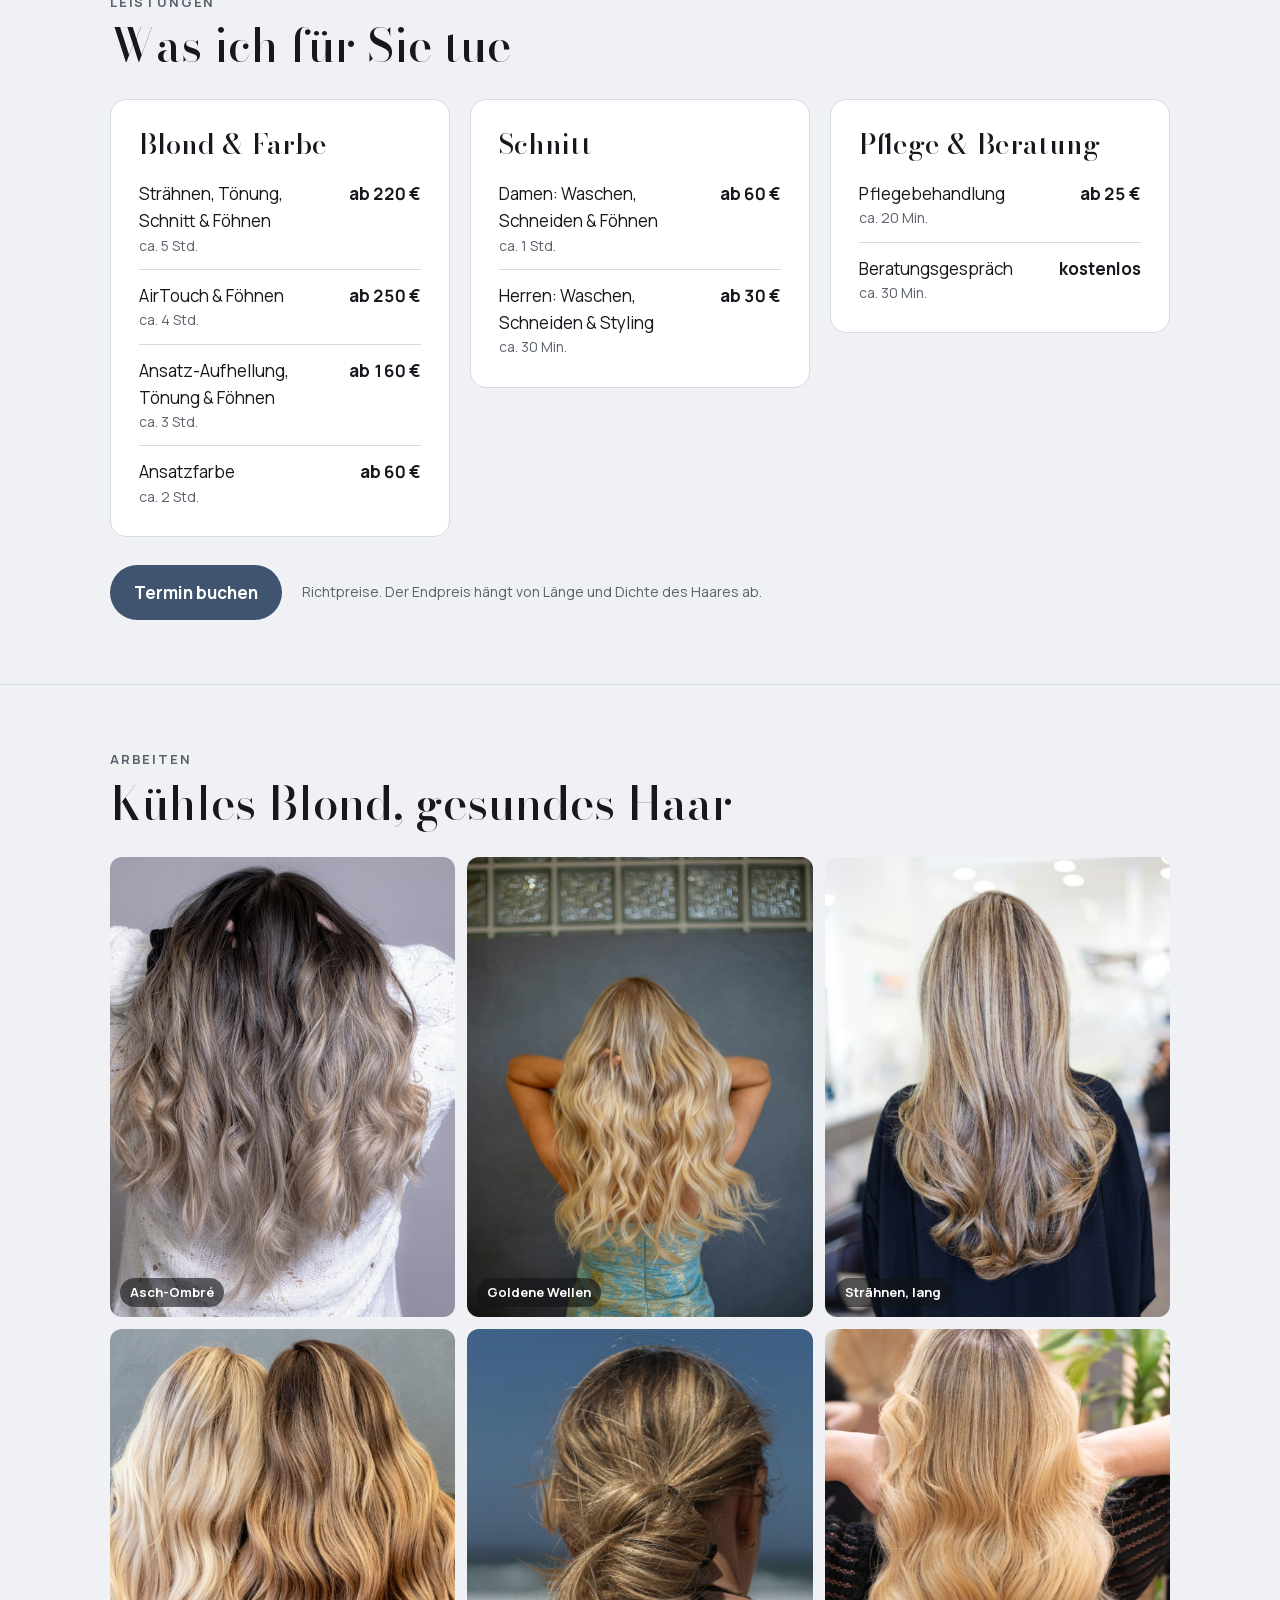
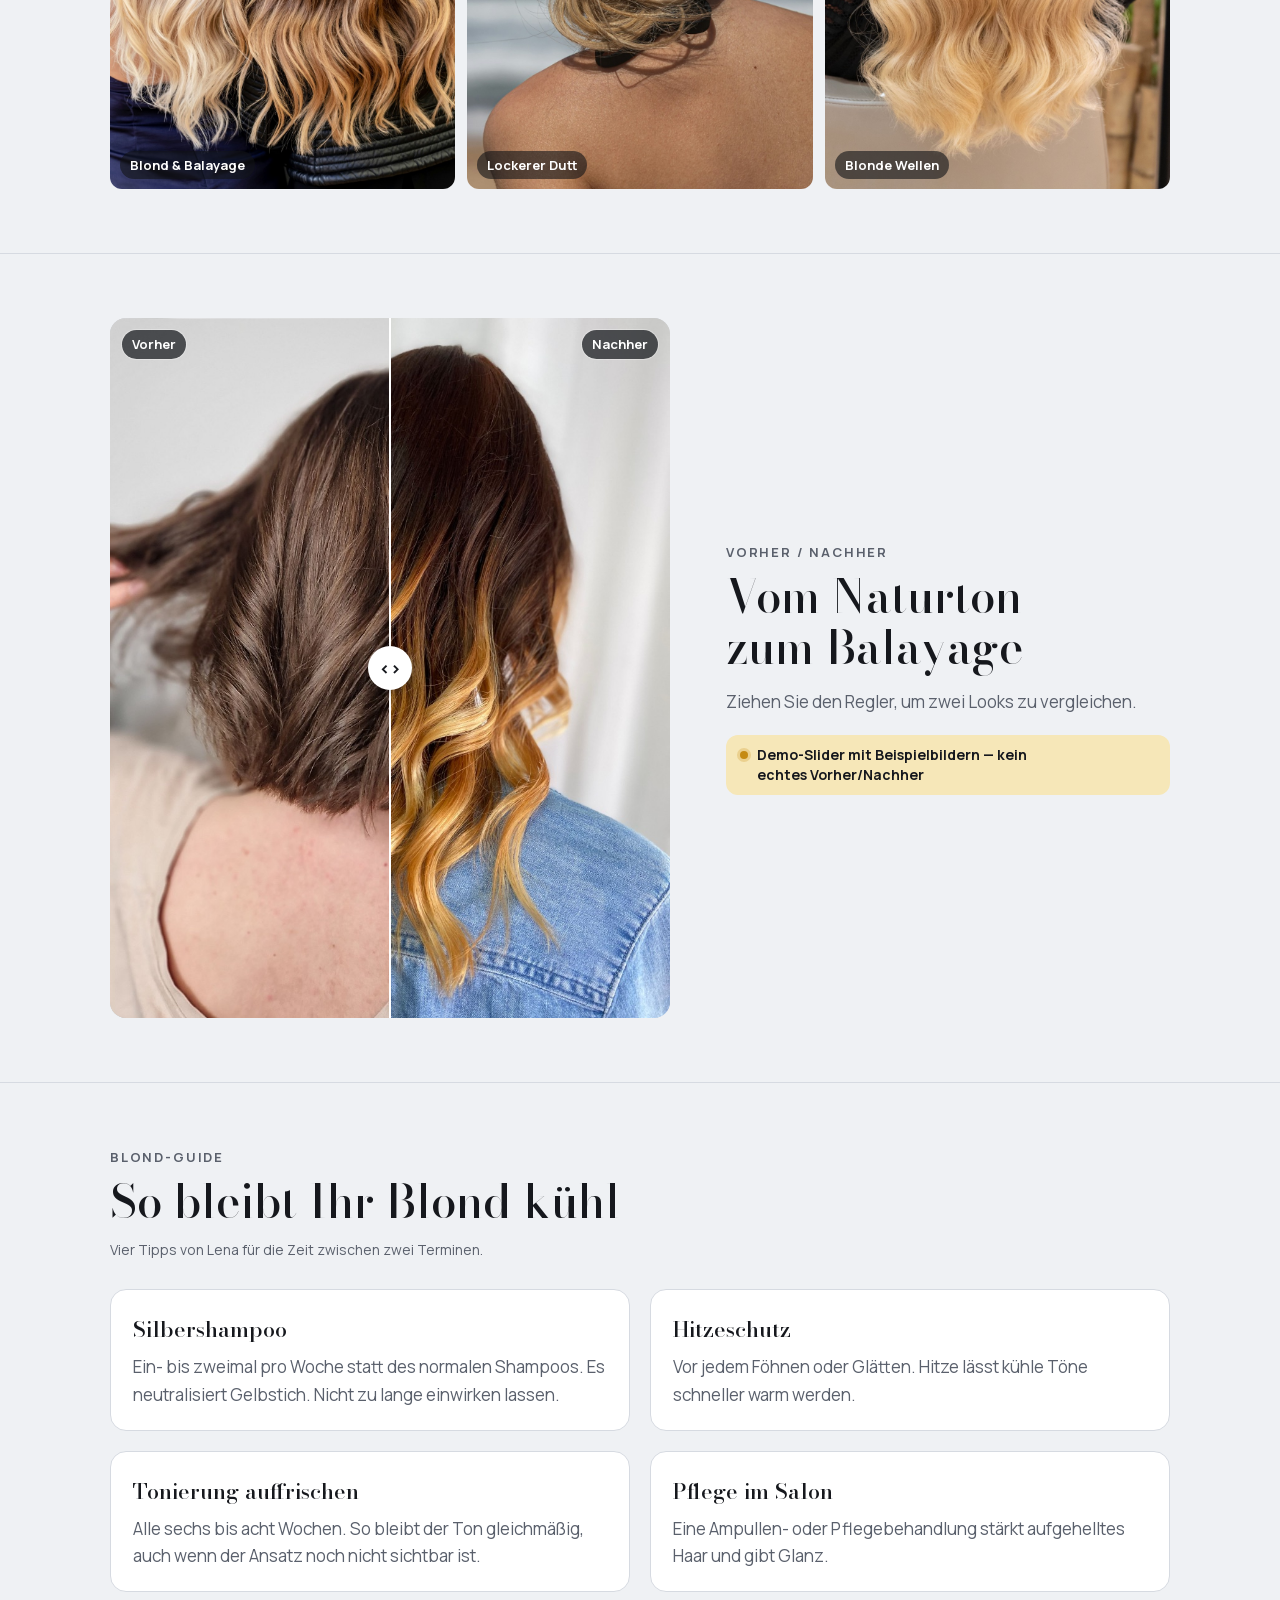
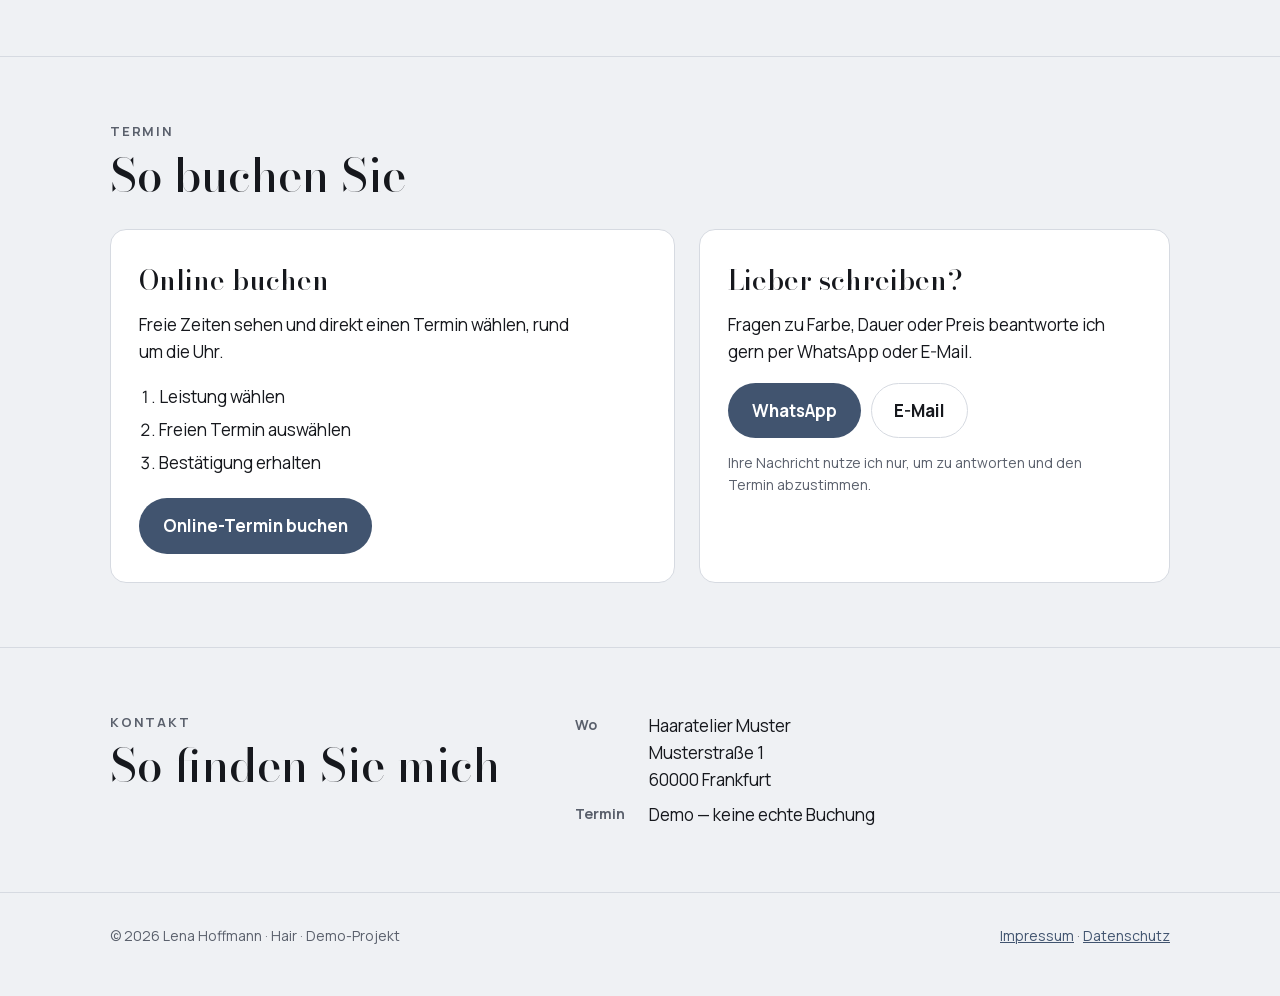
==== commit a5ee98ac: "Neue Fotos: blonder Dutt und blonde Wellen (auch Hero), passendes Vergleichspaar, Slider-Text in rec" ====
--- a/index.html
+++ b/index.html
@@ -168,9 +168,10 @@
 @media (min-width:641px){.gallery .m-only{display:none}}
 
 /* Vorher/Nachher-Demo: zwei VERSCHIEDENE Stockfotos (keine echte Vorher/Nachher-Aufnahme), unbearbeitet; Hinweis darunter in allen Sprachen */
-.ba-grid{display:grid;grid-template-columns:minmax(0,560px) minmax(0,1fr);gap:20px 48px;align-items:end;margin-top:28px}
-@media (max-width:760px){.ba-grid{grid-template-columns:1fr}}
-.ba-side p{margin:0 0 14px;color:var(--muted)}
+.ba-grid{display:grid;grid-template-columns:minmax(0,560px) minmax(0,1fr);gap:24px 56px;align-items:center}
+.ba-grid .compare{grid-column:1;grid-row:1}.ba-grid .ba-side{grid-column:2;grid-row:1}
+@media (max-width:760px){.ba-grid{grid-template-columns:1fr}.ba-grid .compare,.ba-grid .ba-side{grid-column:1;grid-row:auto}}
+.ba-side .ba-text{margin:16px 0 20px;color:var(--muted)}
 .compare{position:relative;margin:0;max-width:560px;aspect-ratio:4/5;border-radius:16px;overflow:hidden;background:var(--line);user-select:none;-webkit-user-select:none}
 .compare img{position:absolute;inset:0;width:100%;height:100%;object-fit:cover}
 .compare .ba-top{clip-path:inset(0 calc(100% - var(--pos,50%)) 0 0)}
@@ -258,7 +259,7 @@
           <a class="ghost" href="#arbeiten" data-i18n="cta2">Arbeiten ansehen</a>
         </div>
       </div>
-      <div class="hero-img"><img src="img/w2.jpg" alt="Lange, wellige Blondsträhnen im Gegenlicht, von hinten" data-i18n-alt="alt2"></div>
+      <div class="hero-img"><img src="img/w2.jpg" alt="Lange, hellblonde Wellen, von hinten" data-i18n-alt="alt2"></div>
     </div>
 
     <div class="swatches" role="list" aria-label="Farbkarte kühler Blondtöne" data-i18n-aria="sw-label">
@@ -341,8 +342,8 @@
       <figure><img src="img/w4.jpg" loading="lazy" alt="Lange, goldblonde Wellen, von hinten" data-i18n-alt="alt4"><figcaption data-i18n="g4">Goldene Wellen</figcaption></figure>
       <figure><img src="img/w3.jpg" loading="lazy" alt="Langes Haar mit Strähnen und weichen Wellen" data-i18n-alt="alt3"><figcaption data-i18n="g3">Strähnen, lang</figcaption></figure>
       <figure><img src="img/w5.jpg" loading="lazy" alt="Zwei Frauen mit welligem Blond und Balayage, von hinten" data-i18n-alt="alt5"><figcaption data-i18n="g5">Blond &amp; Balayage</figcaption></figure>
-      <figure><img src="img/w6.jpg" loading="lazy" alt="Lockere Hochsteckfrisur mit Haarschmuck, von hinten" data-i18n-alt="alt6"><figcaption data-i18n="g6">Hochsteckfrisur</figcaption></figure>
-      <figure><img src="img/w2.jpg" loading="lazy" alt="Lange, wellige Blondsträhnen im Gegenlicht, von hinten" data-i18n-alt="alt2"><figcaption data-i18n="g2">Beach Waves</figcaption></figure>
+      <figure><img src="img/w6.jpg" loading="lazy" alt="Lockerer, tiefer Dutt in Blond, von hinten" data-i18n-alt="alt6"><figcaption data-i18n="g6">Lockerer Dutt</figcaption></figure>
+      <figure><img src="img/w2.jpg" loading="lazy" alt="Lange, hellblonde Wellen, von hinten" data-i18n-alt="alt2"><figcaption data-i18n="g2">Blonde Wellen</figcaption></figure>
       <figure class="m-only"><img src="img/w7.jpg" loading="lazy" alt="Dunkelbraunes Haar mit weichen Wellen in Bewegung" data-i18n-alt="alt7"><figcaption data-i18n="g7">Weiche Wellen</figcaption></figure>
     </div>
   </div>
@@ -350,19 +351,19 @@
 
 <section id="vorher-nachher">
   <div class="wrap">
-    <p class="eyebrow" data-i18n="ba-e">Vorher / Nachher</p>
-    <h2 data-i18n="ba-h">Vom Naturton zum Blond</h2>
     <div class="ba-grid">
+    <div class="ba-side">
+      <p class="eyebrow" data-i18n="ba-e">Vorher / Nachher</p>
+      <h2 data-i18n="ba-h">Vom Naturton zum Balayage</h2>
+      <p class="ba-text" data-i18n="ba-p">Ziehen Sie den Regler, um zwei Looks zu&nbsp;vergleichen.</p>
+      <p class="ba-note" id="ba-note" data-i18n="ba-note">Demo-Slider mit Beispielbildern&nbsp;— kein echtes Vorher/Nachher</p>
+    </div>
     <div class="compare" id="ba">
-      <img src="img/ba-after.jpg" loading="lazy" alt="Beispielbild: schulterlanges Haar mit Balayage und Wellen, von hinten (Stockfoto)" data-i18n-alt="ba-alt-after">
-      <img class="ba-top" src="img/ba-before.jpg" loading="lazy" alt="Beispielbild: glattes, dunkelbraunes Haar, von hinten (anderes Stockfoto)" data-i18n-alt="ba-alt-before">
+      <img src="img/ba-after.jpg" loading="lazy" alt="Beispielbild: schulterlanges Haar mit Ombré-Balayage und Wellen, von hinten (Stockfoto)" data-i18n-alt="ba-alt-after">
+      <img class="ba-top" src="img/ba-before.jpg" loading="lazy" alt="Beispielbild: brauner Bob, von hinten (anderes Stockfoto, andere Person)" data-i18n-alt="ba-alt-before">
       <span class="tag tag-l" data-i18n="ba-before">Vorher</span><span class="tag tag-r" data-i18n="ba-after">Nachher</span>
       <span class="ba-line" aria-hidden="true"></span><span class="ba-knob" aria-hidden="true">‹›</span>
       <input type="range" min="0" max="100" value="50" aria-label="Vergleich verschieben" data-i18n-aria="ba-range" aria-describedby="ba-note">
-    </div>
-    <div class="ba-side">
-      <p data-i18n="ba-p">Ziehen Sie den Regler, um zwei Looks zu&nbsp;vergleichen.</p>
-      <p class="ba-note" id="ba-note" data-i18n="ba-note">Demo-Slider mit Beispielbildern&nbsp;— kein echtes Vorher/Nachher</p>
     </div>
     </div>
   </div>
@@ -460,18 +461,18 @@
     s1:"Мелірування, тонування, стрижка й\u00A0укладка", s1d:"бл.\u00A05\u00A0год", s2:"AirTouch і\u00A0укладка", s2d:"бл.\u00A04\u00A0год", s3:"Освітлення коренів, тонування й\u00A0укладка", s3d:"бл.\u00A03\u00A0год", s4:"Фарбування коренів", s4d:"бл.\u00A02\u00A0год", s5:"Жіноча: миття, стрижка й\u00A0укладка", s5d:"бл.\u00A01\u00A0год", s6:"Чоловіча: миття, стрижка й\u00A0стайлінг", s6d:"бл.\u00A030\u00A0хв", s7:"Доглядова процедура", s7d:"бл.\u00A020\u00A0хв", s8:"Консультація", s8d:"бл.\u00A030\u00A0хв", from:"від", free:"безкоштовно", "book-all":"Записатися", grp1:"Блонд і\u00A0колір", grp2:"Стрижка", grp3:"Догляд і\u00A0консультація",
     "price-note":"Орієнтовні ціни. Остаточна ціна залежить від довжини й\u00A0густоти\u00A0волосся.",
     "gal-e":"Роботи", "gal-h":"Холодний блонд, здорове волосся",
-    g1:"Попелясте омбре", g2:"Пляжні хвилі", g3:"Мелірування", g4:"Золоті хвилі", g5:"Блонд і\u00A0балаяж", g6:"Зачіска-пучок", g7:"М'які хвилі",
+    g1:"Попелясте омбре", g2:"Світлі хвилі", g3:"Мелірування", g4:"Золоті хвилі", g5:"Блонд і\u00A0балаяж", g6:"Легкий пучок", g7:"М'які хвилі",
     
-    "ba-e":"До / після", "ba-h":"Від натурального тону до\u00A0блонду", "ba-before":"До", "ba-after":"Після", "ba-p":"Пересуньте повзунок, щоб порівняти два\u00A0образи.", "ba-range":"Пересунути порівняння",
+    "ba-e":"До / після", "ba-h":"Від натурального тону до\u00A0балаяжу", "ba-before":"До", "ba-after":"Після", "ba-p":"Пересуньте повзунок, щоб порівняти два\u00A0образи.", "ba-range":"Пересунути порівняння",
     "ba-note":"Демо-слайдер з\u00A0прикладами фото\u00A0— це не справжнє «до/після»",
-    "ba-alt-after":"Приклад: волосся до плечей з\u00A0балаяжем і\u00A0хвилями, вигляд ззаду (стокове фото)", "ba-alt-before":"Приклад: пряме темно-каштанове волосся, вигляд ззаду (інше стокове фото)",
+    "ba-alt-after":"Приклад: волосся до плечей з\u00A0омбре-балаяжем і\u00A0хвилями, вигляд ззаду (стокове фото)", "ba-alt-before":"Приклад: каштанове каре, вигляд ззаду (інше стокове фото, інша людина)",
     "bk-e":"Запис", "bk-h":"Як записатися",
     "b1-h":"Онлайн-запис", "b1-p":"Вільний час видно одразу, записатися можна\u00A0будь-коли.",
     "b1-s1":"Оберіть послугу", "b1-s2":"Оберіть вільний час", "b1-s3":"Отримайте підтвердження",
     "b2-h":"Хочете написати?", "b2-p":"На питання про колір, тривалість чи ціну я охоче відповім у\u00A0WhatsApp або\u00A0e-mail.", "b2-n":"Ваше повідомлення я використовую тільки для відповіді й\u00A0узгодження\u00A0запису.", mail:"E-mail",
     "ct-e":"Контакти", "ct-h":"Де мене знайти", "ct-where":"Де", "ct-when":"Коли", "ct-book":"Запис", "ct-online":"Демо\u00A0— без справжнього запису", "ct-hours":"[Робочі дні й\u00A0години]",
     privacy:"Захист даних", imprint:"Impressum (вихідні дані)",
-    alt1:"Довге волосся з\u00A0попелястим омбре, вигляд ззаду", alt7:"Темно-каштанове волосся з\u00A0м'якими хвилями в\u00A0русі", alt2:"Довгі хвилясті світлі пасма проти світла, вигляд ззаду", alt3:"Довге волосся з\u00A0меліруванням і\u00A0м'якими хвилями", alt4:"Довгі золотисті хвилі, вигляд ззаду", alt5:"Дві жінки з\u00A0хвилястим блондом і\u00A0балаяжем, вигляд ззаду", alt6:"Легка зачіска-пучок з\u00A0прикрасою, вигляд ззаду"
+    alt1:"Довге волосся з\u00A0попелястим омбре, вигляд ззаду", alt7:"Темно-каштанове волосся з\u00A0м'якими хвилями в\u00A0русі", alt2:"Довгі світлі хвилі, вигляд ззаду", alt3:"Довге волосся з\u00A0меліруванням і\u00A0м'якими хвилями", alt4:"Довгі золотисті хвилі, вигляд ззаду", alt5:"Дві жінки з\u00A0хвилястим блондом і\u00A0балаяжем, вигляд ззаду", alt6:"Легкий низький пучок, блонд, вигляд ззаду"
   },
   pl: {
     q:"Dobry kolor zaczyna się od słuchania: najpierw zrozumieć, czego chcesz, a\u00A0potem krok po kroku do tego\u00A0dojść.",
@@ -494,18 +495,18 @@
     s1:"Pasemka, tonowanie, strzyżenie i\u00A0modelowanie", s1d:"ok.\u00A05\u00A0godz.", s2:"AirTouch i\u00A0modelowanie", s2d:"ok.\u00A04\u00A0godz.", s3:"Rozjaśnianie odrostu, tonowanie i\u00A0modelowanie", s3d:"ok.\u00A03\u00A0godz.", s4:"Farbowanie odrostu", s4d:"ok.\u00A02\u00A0godz.", s5:"Damskie: mycie, strzyżenie i\u00A0modelowanie", s5d:"ok.\u00A01\u00A0godz.", s6:"Męskie: mycie, strzyżenie i\u00A0stylizacja", s6d:"ok.\u00A030\u00A0min", s7:"Zabieg pielęgnacyjny", s7d:"ok.\u00A020\u00A0min", s8:"Konsultacja", s8d:"ok.\u00A030\u00A0min", from:"od", free:"bezpłatnie", "book-all":"Umów wizytę", grp1:"Blond i\u00A0koloryzacja", grp2:"Strzyżenie", grp3:"Pielęgnacja i\u00A0konsultacja",
     "price-note":"Ceny orientacyjne. Cena końcowa zależy od długości i\u00A0gęstości\u00A0włosów.",
     "gal-e":"Prace", "gal-h":"Chłodny blond, zdrowe włosy",
-    g1:"Popielate ombre", g2:"Plażowe fale", g3:"Pasemka", g4:"Złote fale", g5:"Blond i\u00A0balayage", g6:"Upięcie", g7:"Miękkie fale",
+    g1:"Popielate ombre", g2:"Jasne fale", g3:"Pasemka", g4:"Złote fale", g5:"Blond i\u00A0balayage", g6:"Luźny kok", g7:"Miękkie fale",
     
-    "ba-e":"Przed / po", "ba-h":"Od naturalnego odcienia do\u00A0blondu", "ba-before":"Przed", "ba-after":"Po", "ba-p":"Przesuń suwak, aby porównać dwie\u00A0fryzury.", "ba-range":"Przesuń porównanie",
+    "ba-e":"Przed / po", "ba-h":"Od naturalnego odcienia do\u00A0balayage\u2019u", "ba-before":"Przed", "ba-after":"Po", "ba-p":"Przesuń suwak, aby porównać dwie\u00A0fryzury.", "ba-range":"Przesuń porównanie",
     "ba-note":"Demo-slider z\u00A0przykładowymi zdjęciami\u00A0— to nie jest prawdziwe „przed/po”",
-    "ba-alt-after":"Przykład: włosy do ramion z\u00A0balayage\u2019em i\u00A0falami, widok od tyłu (zdjęcie stockowe)", "ba-alt-before":"Przykład: proste, ciemnobrązowe włosy, widok od tyłu (inne zdjęcie stockowe)",
+    "ba-alt-after":"Przykład: włosy do ramion z\u00A0ombre-balayage\u2019em i\u00A0falami, widok od tyłu (zdjęcie stockowe)", "ba-alt-before":"Przykład: brązowy bob, widok od tyłu (inne zdjęcie stockowe, inna osoba)",
     "bk-e":"Wizyta", "bk-h":"Jak się umówić",
     "b1-h":"Rezerwacja online", "b1-p":"Wolne terminy widać od razu, rezerwacja jest możliwa całą\u00A0dobę.",
     "b1-s1":"Wybierz usługę", "b1-s2":"Wybierz wolny termin", "b1-s3":"Otrzymaj potwierdzenie",
     "b2-h":"Wolisz napisać?", "b2-p":"Na pytania o\u00A0kolor, czas trwania lub cenę chętnie odpowiem przez WhatsApp lub\u00A0e-mail.", "b2-n":"Twoją wiadomość wykorzystuję tylko do odpowiedzi i\u00A0ustalenia\u00A0terminu.", mail:"E-mail",
     "ct-e":"Kontakt", "ct-h":"Gdzie mnie znaleźć", "ct-where":"Gdzie", "ct-when":"Kiedy", "ct-book":"Wizyta", "ct-online":"Demo\u00A0— bez prawdziwej rezerwacji", "ct-hours":"[Dni i\u00A0godziny pracy]",
     privacy:"Ochrona danych", imprint:"Impressum (nota prawna)",
-    alt1:"Długie włosy z\u00A0popielatym ombre, widok od tyłu", alt7:"Ciemnobrązowe włosy z\u00A0miękkimi falami w\u00A0ruchu", alt2:"Długie, falowane jasne pasma pod światło, widok od tyłu", alt3:"Długie włosy z\u00A0pasemkami i\u00A0miękkimi falami", alt4:"Długie złote fale, widok od tyłu", alt5:"Dwie kobiety z\u00A0falowanym blondem i\u00A0balayage'em, widok od tyłu", alt6:"Luźne upięcie z\u00A0ozdobą, widok od tyłu"
+    alt1:"Długie włosy z\u00A0popielatym ombre, widok od tyłu", alt7:"Ciemnobrązowe włosy z\u00A0miękkimi falami w\u00A0ruchu", alt2:"Długie, jasne fale blond, widok od tyłu", alt3:"Długie włosy z\u00A0pasemkami i\u00A0miękkimi falami", alt4:"Długie złote fale, widok od tyłu", alt5:"Dwie kobiety z\u00A0falowanym blondem i\u00A0balayage'em, widok od tyłu", alt6:"Luźny, niski kok blond, widok od tyłu"
   }
 };
 const de = {}, deAlt = {}, deAria = {};
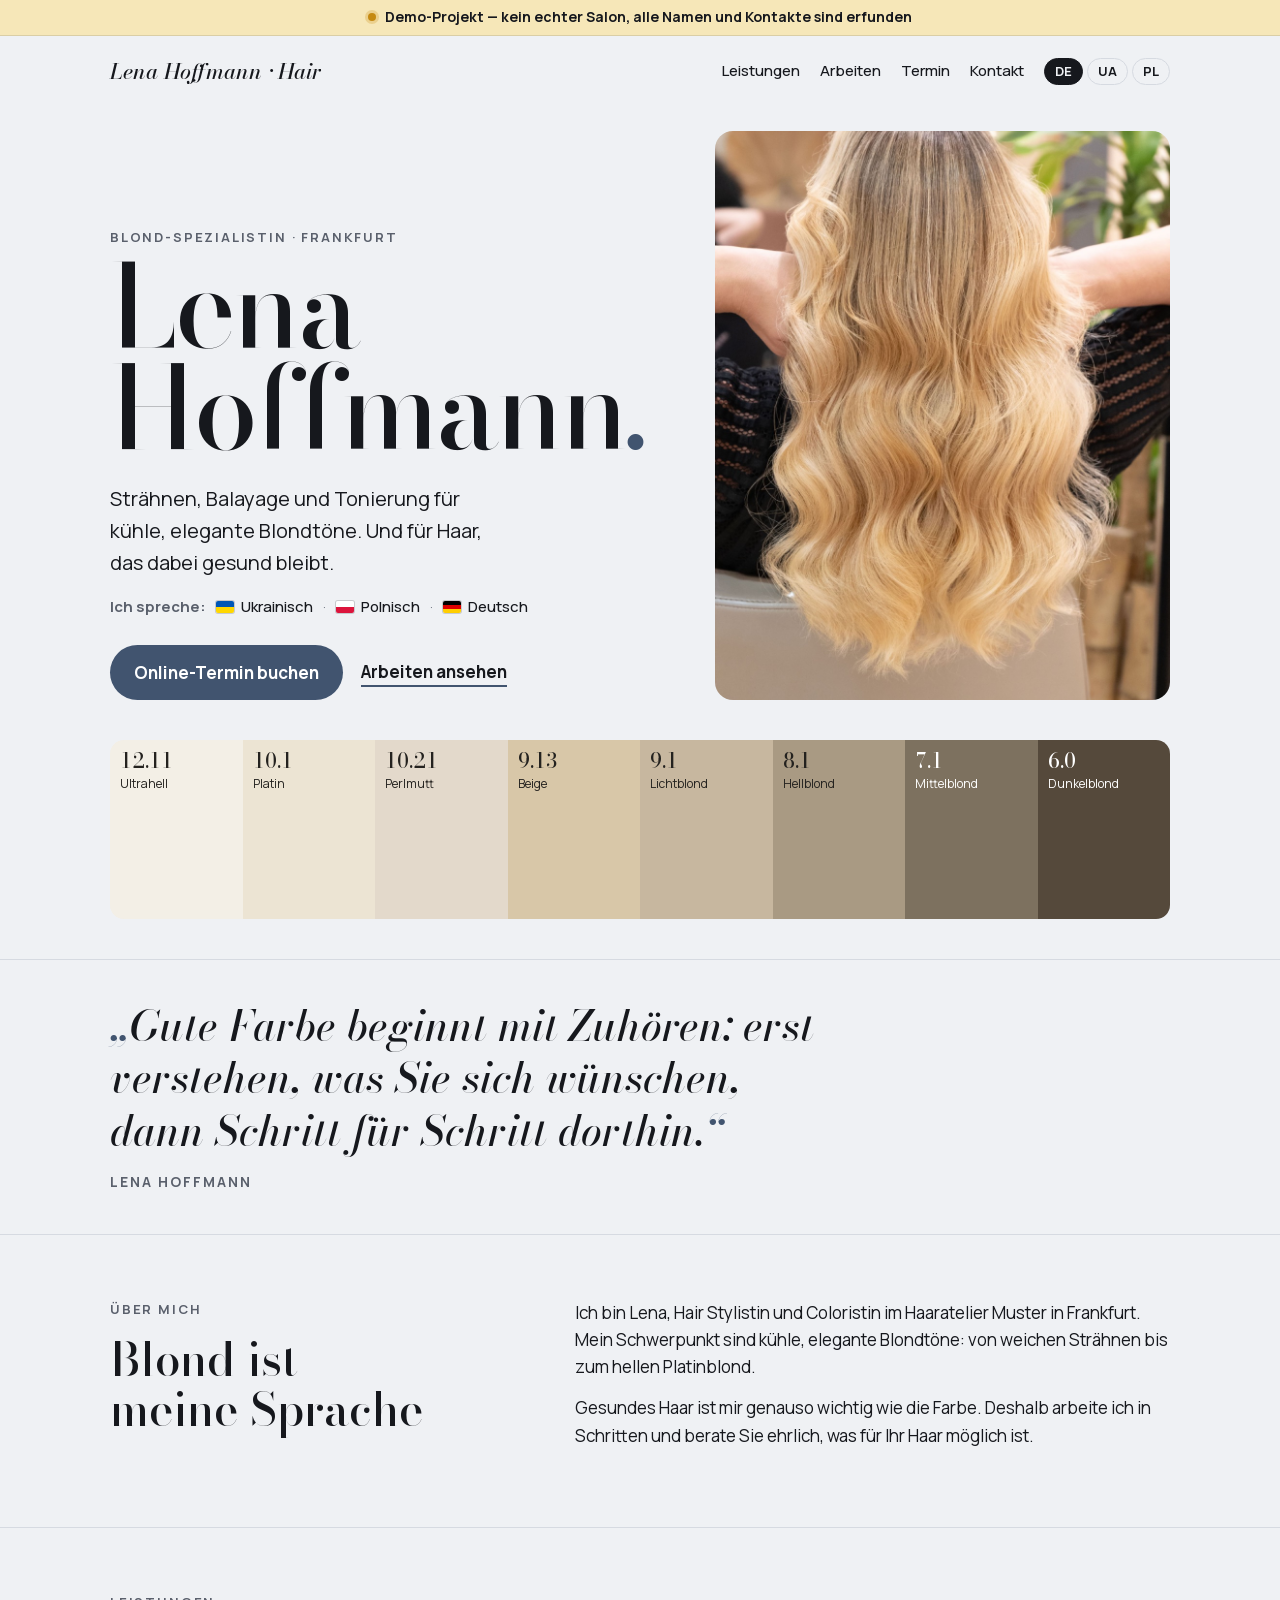
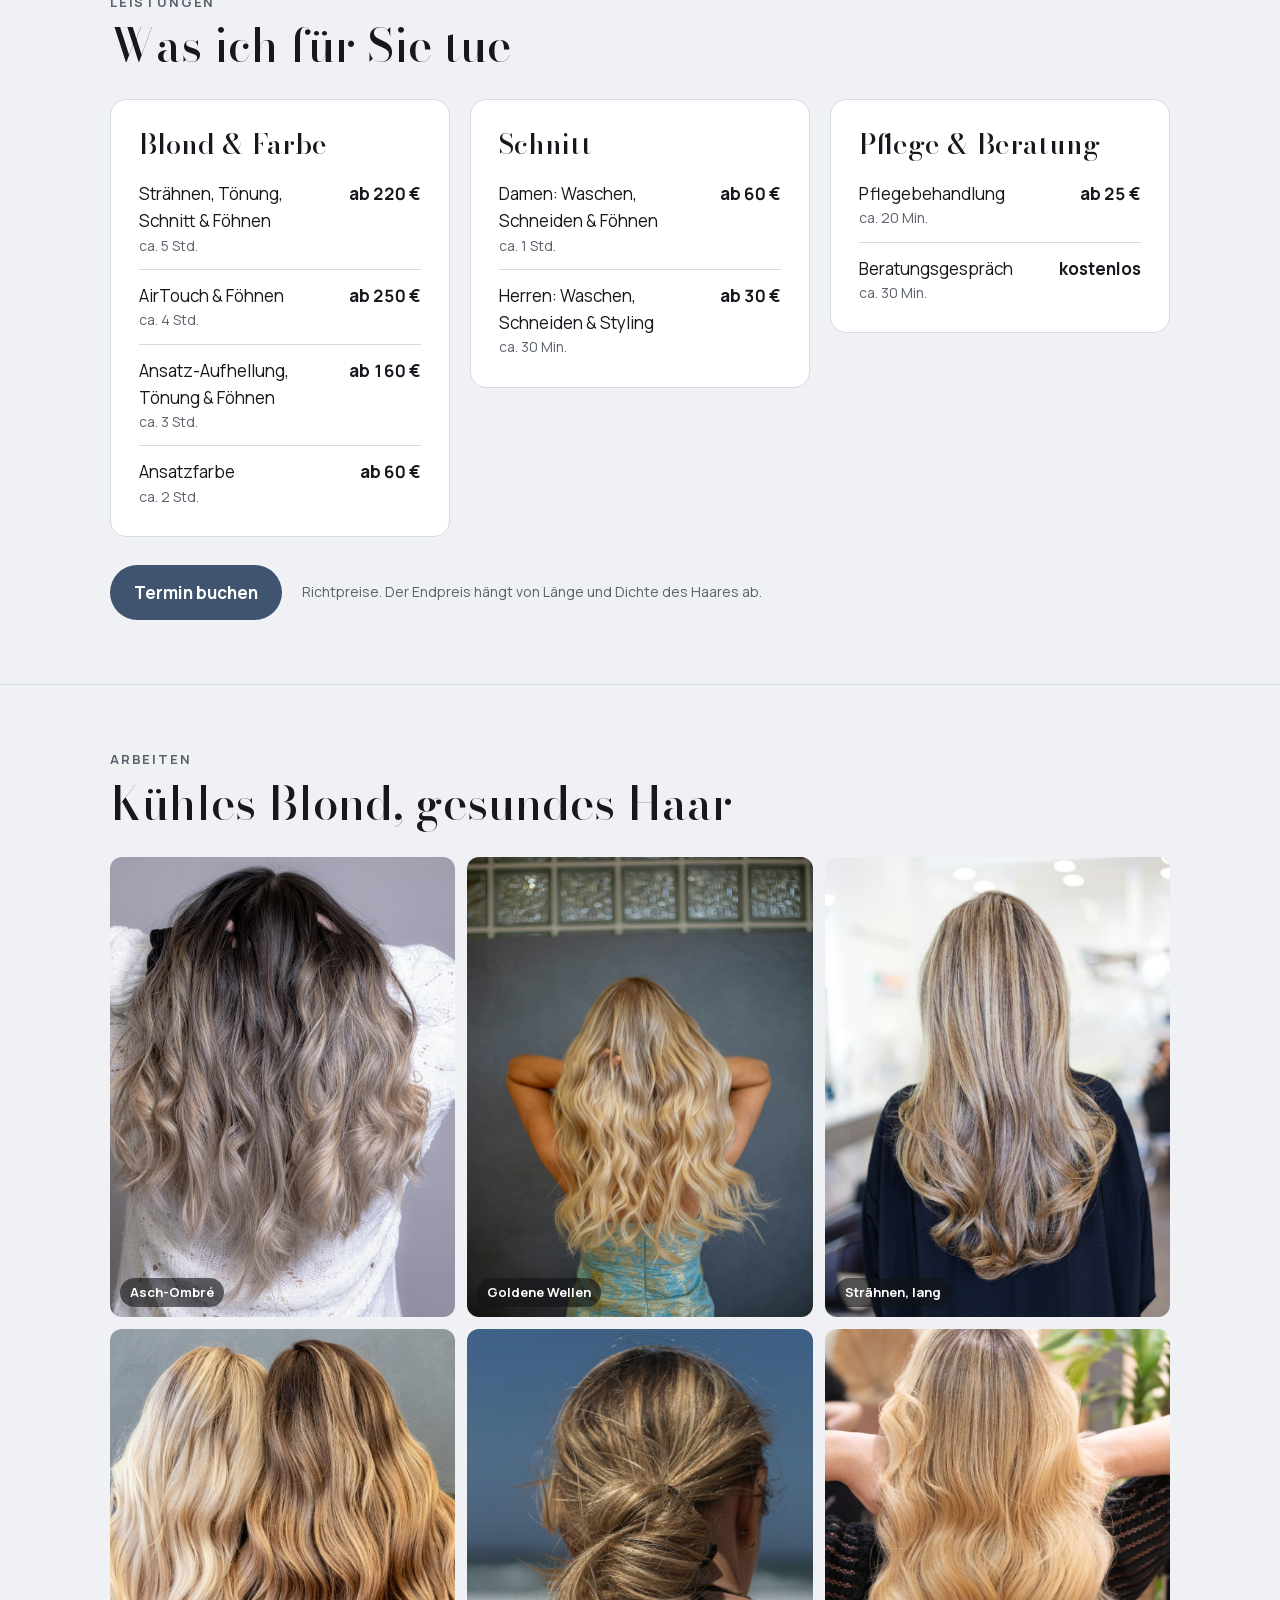
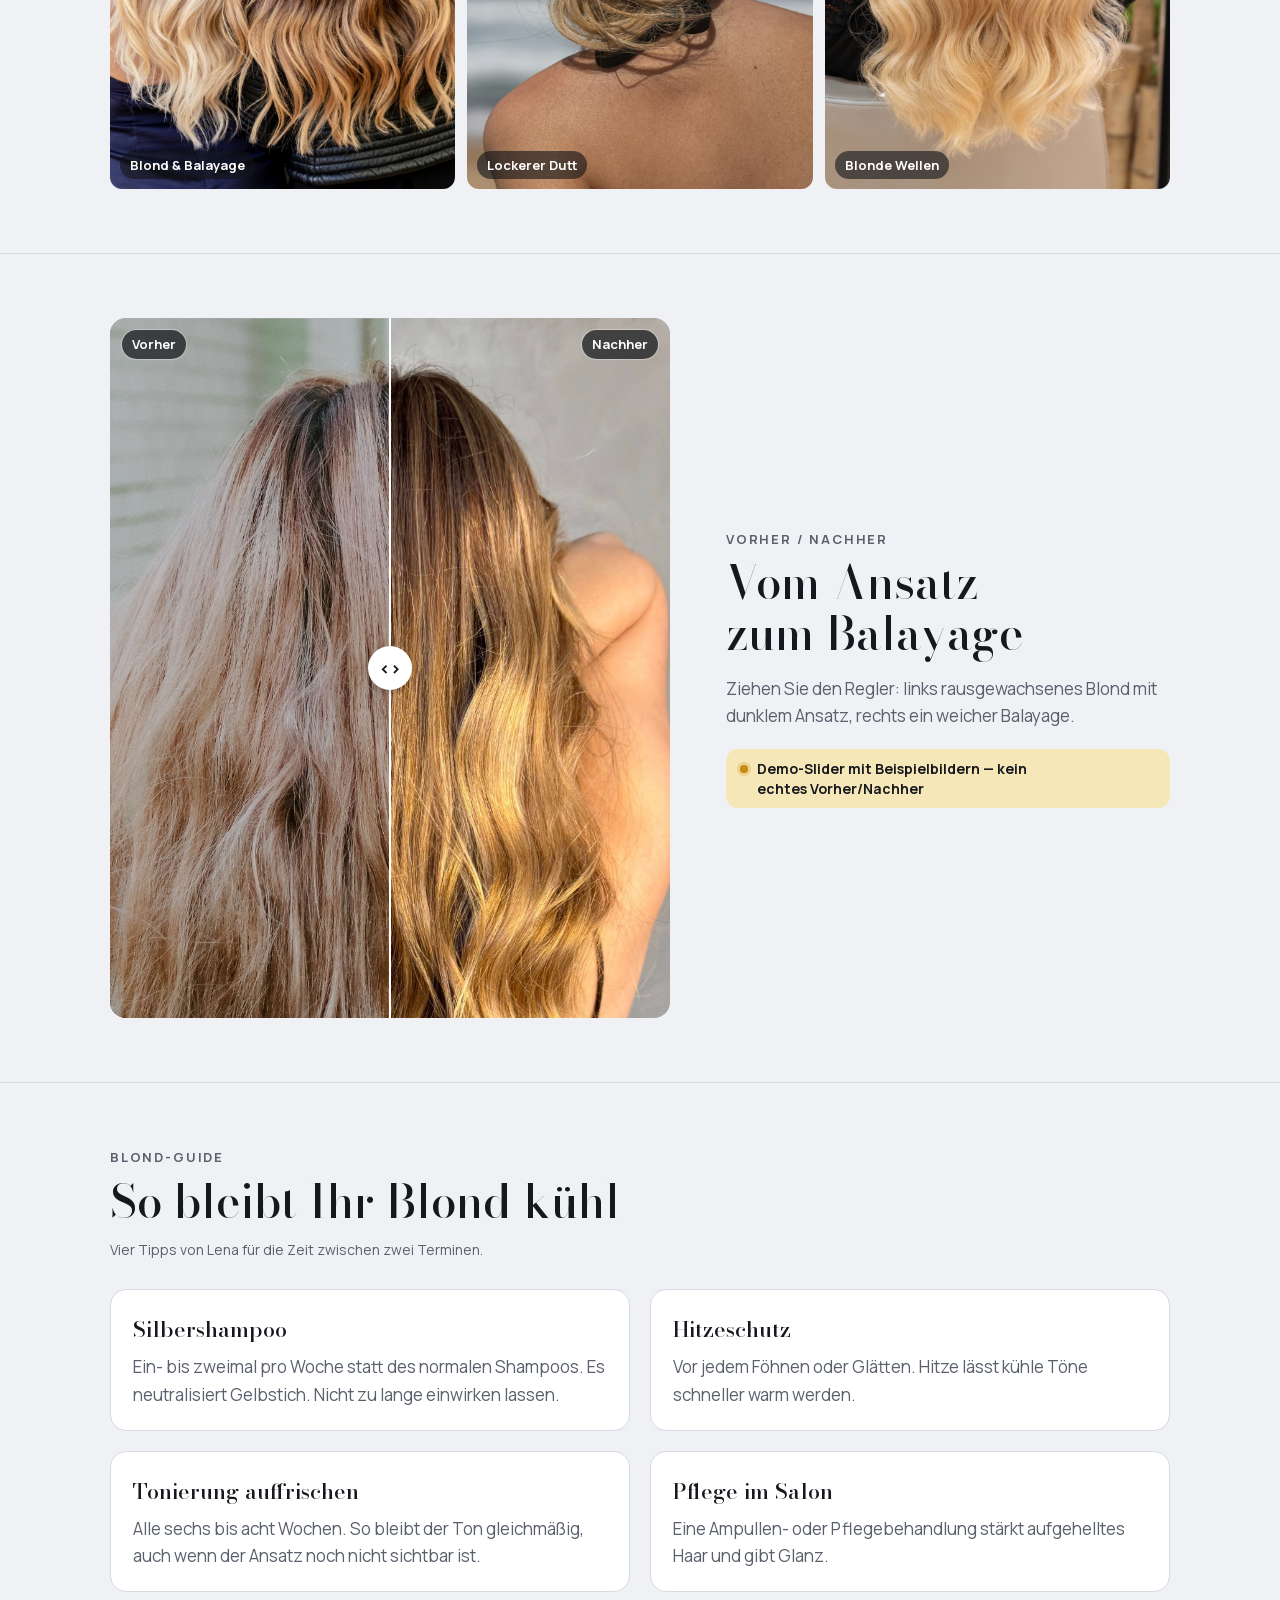
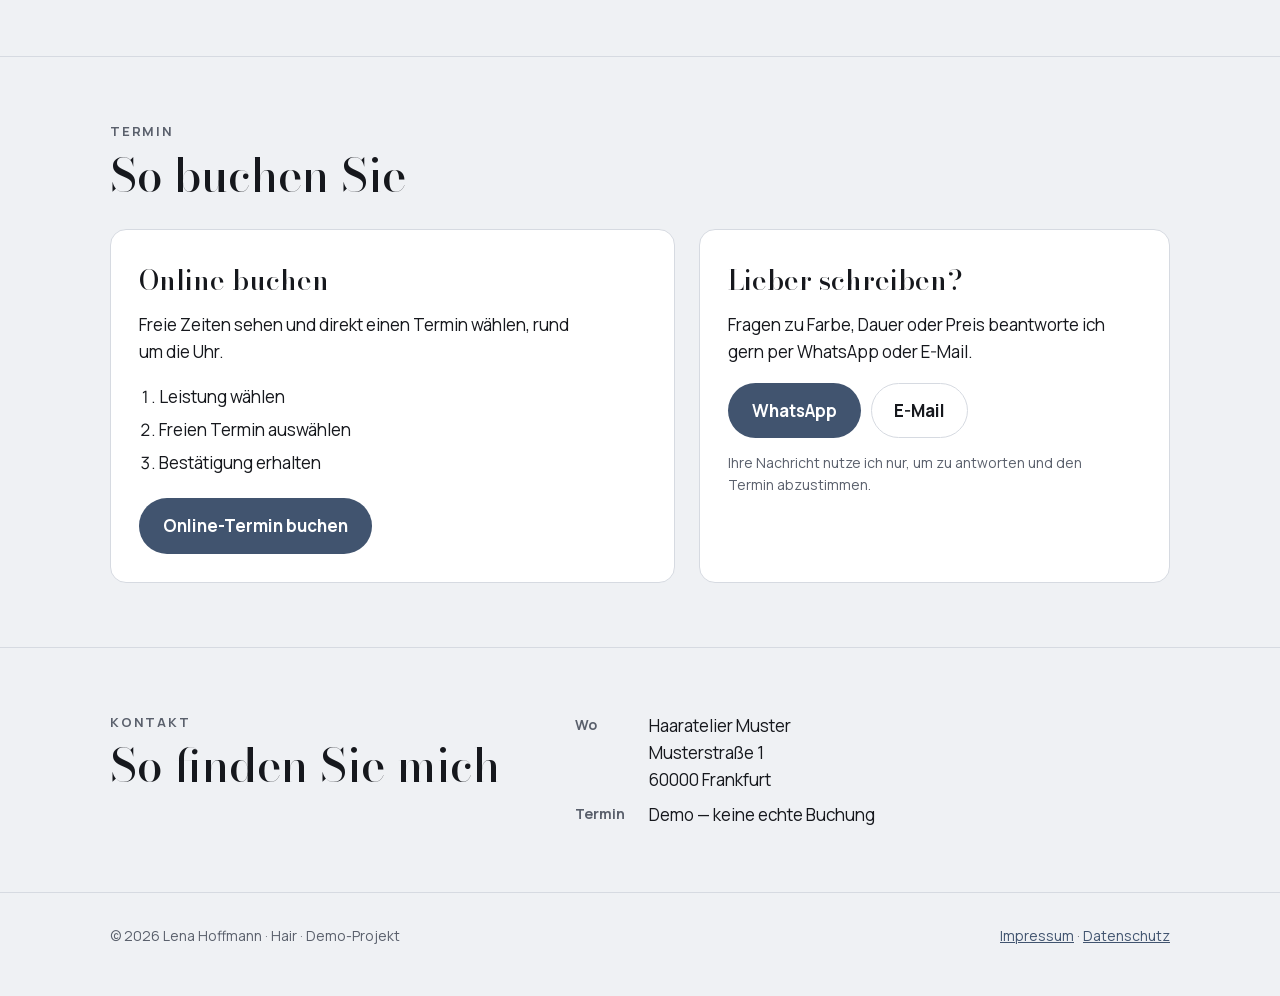
==== commit b2187b77: "Vergleichsslider: neues Paar mit langem Haar (Ansatz / Balayage)" ====
--- a/index.html
+++ b/index.html
@@ -354,13 +354,13 @@
     <div class="ba-grid">
     <div class="ba-side">
       <p class="eyebrow" data-i18n="ba-e">Vorher / Nachher</p>
-      <h2 data-i18n="ba-h">Vom Naturton zum Balayage</h2>
-      <p class="ba-text" data-i18n="ba-p">Ziehen Sie den Regler, um zwei Looks zu&nbsp;vergleichen.</p>
+      <h2 data-i18n="ba-h">Vom Ansatz zum Balayage</h2>
+      <p class="ba-text" data-i18n="ba-p">Ziehen Sie den Regler: links rausgewachsenes Blond mit dunklem Ansatz, rechts ein weicher&nbsp;Balayage.</p>
       <p class="ba-note" id="ba-note" data-i18n="ba-note">Demo-Slider mit Beispielbildern&nbsp;— kein echtes Vorher/Nachher</p>
     </div>
     <div class="compare" id="ba">
-      <img src="img/ba-after.jpg" loading="lazy" alt="Beispielbild: schulterlanges Haar mit Ombré-Balayage und Wellen, von hinten (Stockfoto)" data-i18n-alt="ba-alt-after">
-      <img class="ba-top" src="img/ba-before.jpg" loading="lazy" alt="Beispielbild: brauner Bob, von hinten (anderes Stockfoto, andere Person)" data-i18n-alt="ba-alt-before">
+      <img src="img/ba-after.jpg" loading="lazy" alt="Beispielbild: langes Haar mit Balayage und Wellen, von hinten (Stockfoto)" data-i18n-alt="ba-alt-after">
+      <img class="ba-top" src="img/ba-before.jpg" loading="lazy" alt="Beispielbild: langes Blond mit dunklem, rausgewachsenem Ansatz, von hinten (anderes Stockfoto, andere Person)" data-i18n-alt="ba-alt-before">
       <span class="tag tag-l" data-i18n="ba-before">Vorher</span><span class="tag tag-r" data-i18n="ba-after">Nachher</span>
       <span class="ba-line" aria-hidden="true"></span><span class="ba-knob" aria-hidden="true">‹›</span>
       <input type="range" min="0" max="100" value="50" aria-label="Vergleich verschieben" data-i18n-aria="ba-range" aria-describedby="ba-note">
@@ -463,9 +463,9 @@
     "gal-e":"Роботи", "gal-h":"Холодний блонд, здорове волосся",
     g1:"Попелясте омбре", g2:"Світлі хвилі", g3:"Мелірування", g4:"Золоті хвилі", g5:"Блонд і\u00A0балаяж", g6:"Легкий пучок", g7:"М'які хвилі",
     
-    "ba-e":"До / після", "ba-h":"Від натурального тону до\u00A0балаяжу", "ba-before":"До", "ba-after":"Після", "ba-p":"Пересуньте повзунок, щоб порівняти два\u00A0образи.", "ba-range":"Пересунути порівняння",
+    "ba-e":"До / після", "ba-h":"Від відрослого коріння до\u00A0балаяжу", "ba-before":"До", "ba-after":"Після", "ba-p":"Пересуньте повзунок: ліворуч відрослий блонд із\u00A0темним корінням, праворуч м'який\u00A0балаяж.", "ba-range":"Пересунути порівняння",
     "ba-note":"Демо-слайдер з\u00A0прикладами фото\u00A0— це не справжнє «до/після»",
-    "ba-alt-after":"Приклад: волосся до плечей з\u00A0омбре-балаяжем і\u00A0хвилями, вигляд ззаду (стокове фото)", "ba-alt-before":"Приклад: каштанове каре, вигляд ззаду (інше стокове фото, інша людина)",
+    "ba-alt-after":"Приклад: довге волосся з\u00A0балаяжем і\u00A0хвилями, вигляд ззаду (стокове фото)", "ba-alt-before":"Приклад: довгий блонд із\u00A0темним відрослим корінням, вигляд ззаду (інше стокове фото, інша людина)",
     "bk-e":"Запис", "bk-h":"Як записатися",
     "b1-h":"Онлайн-запис", "b1-p":"Вільний час видно одразу, записатися можна\u00A0будь-коли.",
     "b1-s1":"Оберіть послугу", "b1-s2":"Оберіть вільний час", "b1-s3":"Отримайте підтвердження",
@@ -497,9 +497,9 @@
     "gal-e":"Prace", "gal-h":"Chłodny blond, zdrowe włosy",
     g1:"Popielate ombre", g2:"Jasne fale", g3:"Pasemka", g4:"Złote fale", g5:"Blond i\u00A0balayage", g6:"Luźny kok", g7:"Miękkie fale",
     
-    "ba-e":"Przed / po", "ba-h":"Od naturalnego odcienia do\u00A0balayage\u2019u", "ba-before":"Przed", "ba-after":"Po", "ba-p":"Przesuń suwak, aby porównać dwie\u00A0fryzury.", "ba-range":"Przesuń porównanie",
+    "ba-e":"Przed / po", "ba-h":"Od odrostów do\u00A0balayage\u2019u", "ba-before":"Przed", "ba-after":"Po", "ba-p":"Przesuń suwak: po lewej odrośnięty blond z\u00A0ciemnymi odrostami, po prawej miękki\u00A0balayage.", "ba-range":"Przesuń porównanie",
     "ba-note":"Demo-slider z\u00A0przykładowymi zdjęciami\u00A0— to nie jest prawdziwe „przed/po”",
-    "ba-alt-after":"Przykład: włosy do ramion z\u00A0ombre-balayage\u2019em i\u00A0falami, widok od tyłu (zdjęcie stockowe)", "ba-alt-before":"Przykład: brązowy bob, widok od tyłu (inne zdjęcie stockowe, inna osoba)",
+    "ba-alt-after":"Przykład: długie włosy z\u00A0balayage\u2019em i\u00A0falami, widok od tyłu (zdjęcie stockowe)", "ba-alt-before":"Przykład: długi blond z\u00A0ciemnymi odrostami, widok od tyłu (inne zdjęcie stockowe, inna osoba)",
     "bk-e":"Wizyta", "bk-h":"Jak się umówić",
     "b1-h":"Rezerwacja online", "b1-p":"Wolne terminy widać od razu, rezerwacja jest możliwa całą\u00A0dobę.",
     "b1-s1":"Wybierz usługę", "b1-s2":"Wybierz wolny termin", "b1-s3":"Otrzymaj potwierdzenie",
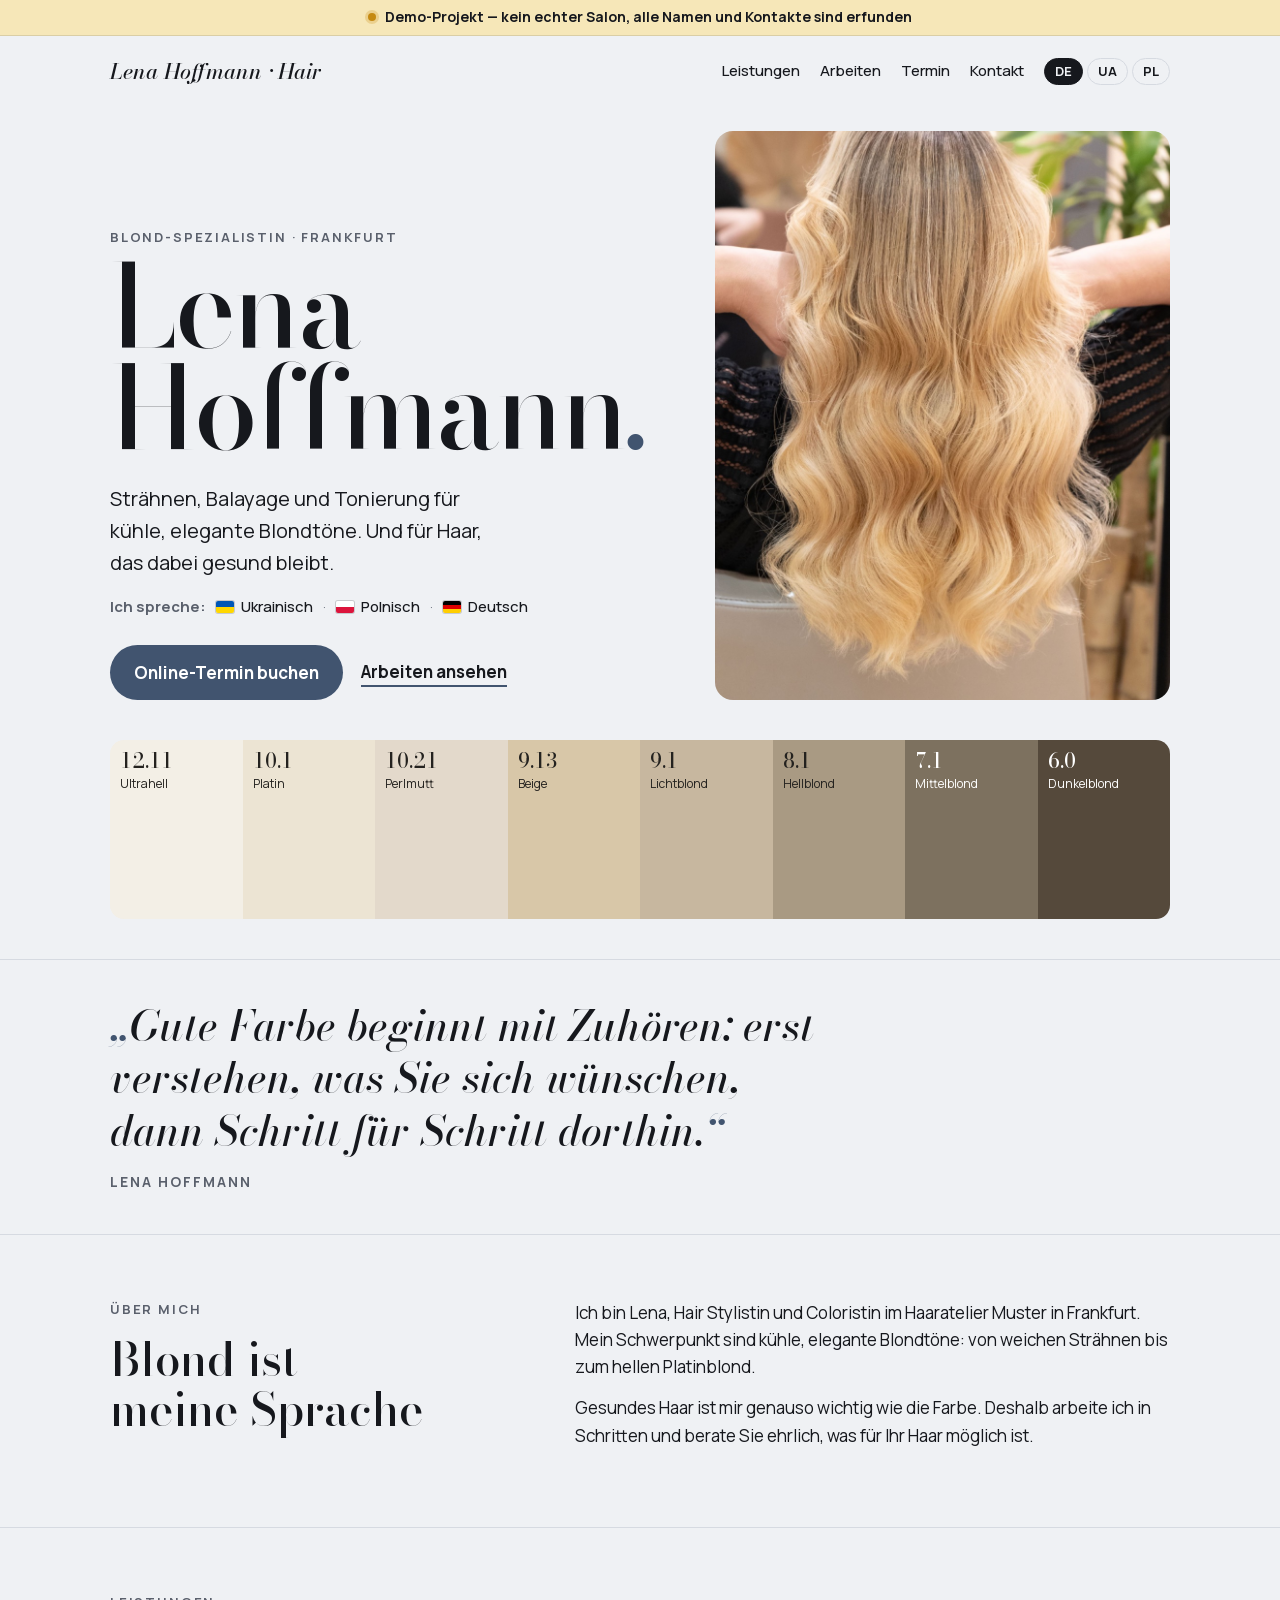
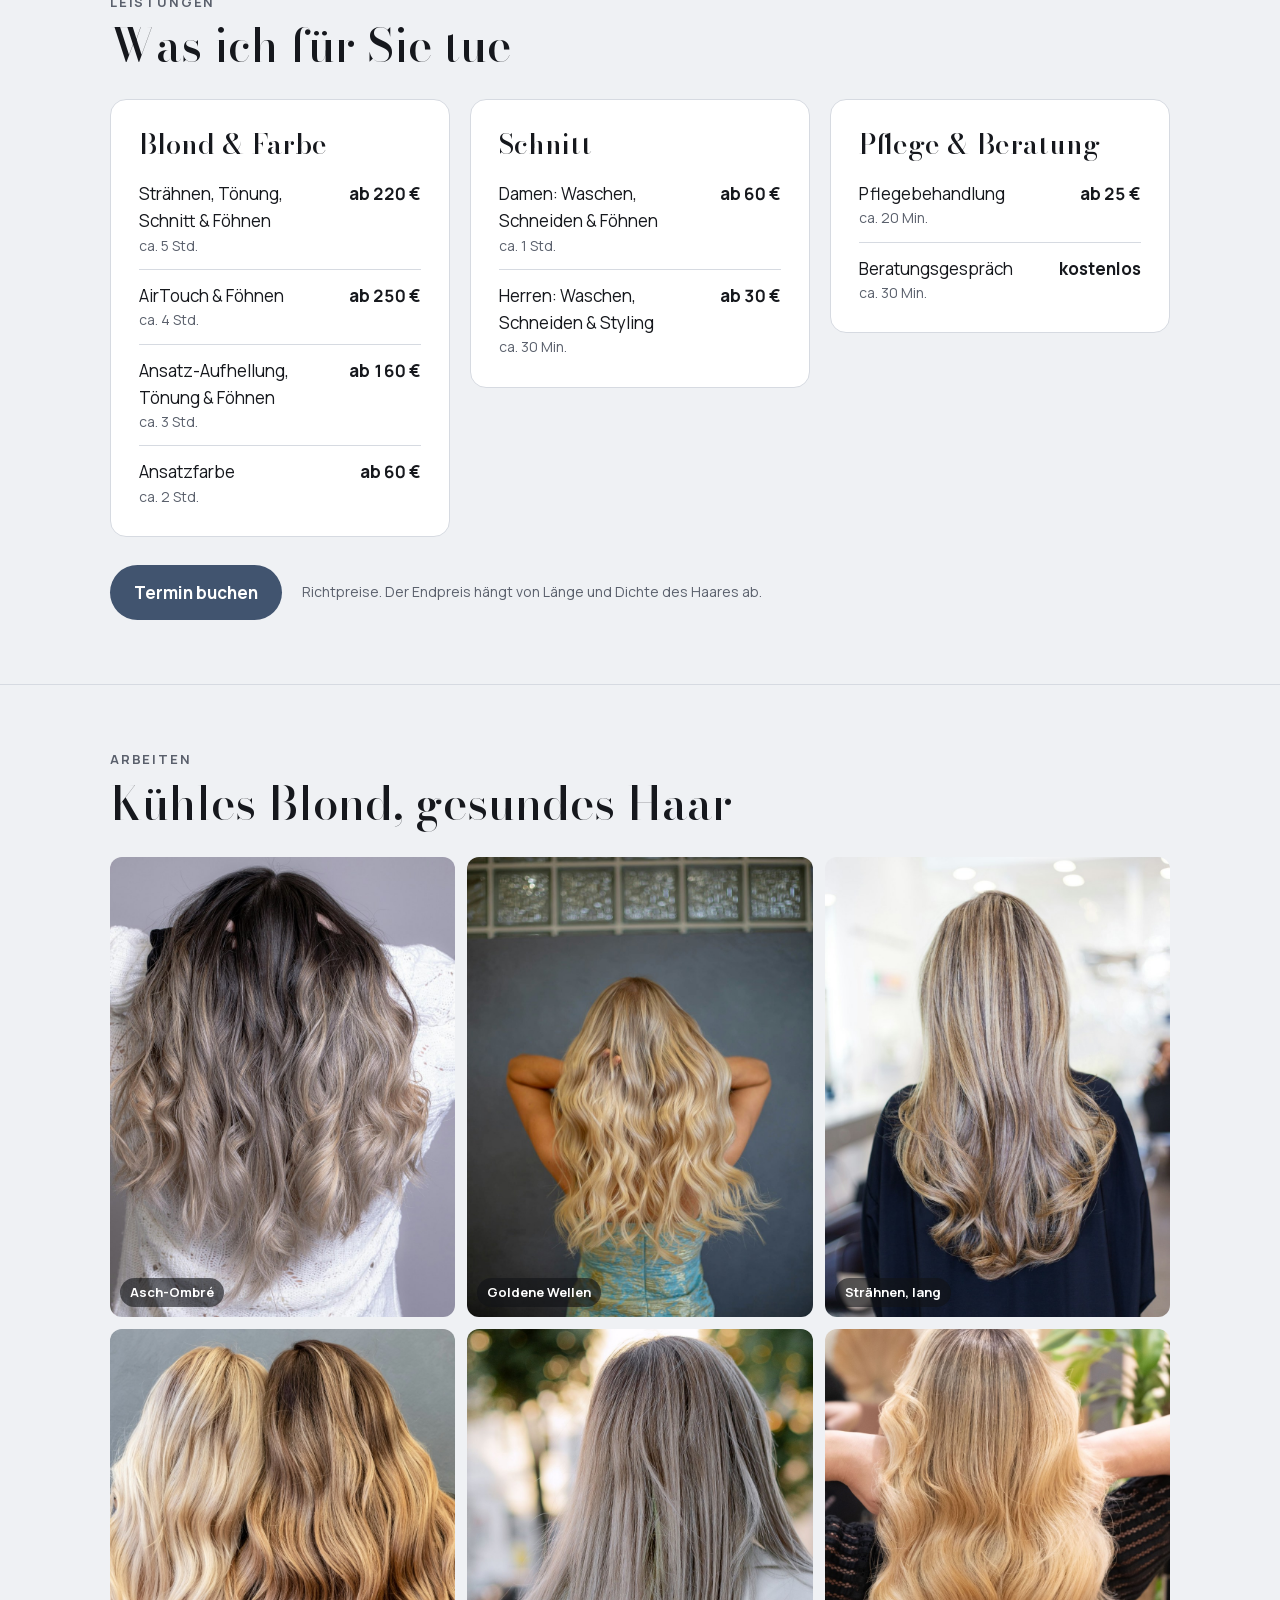
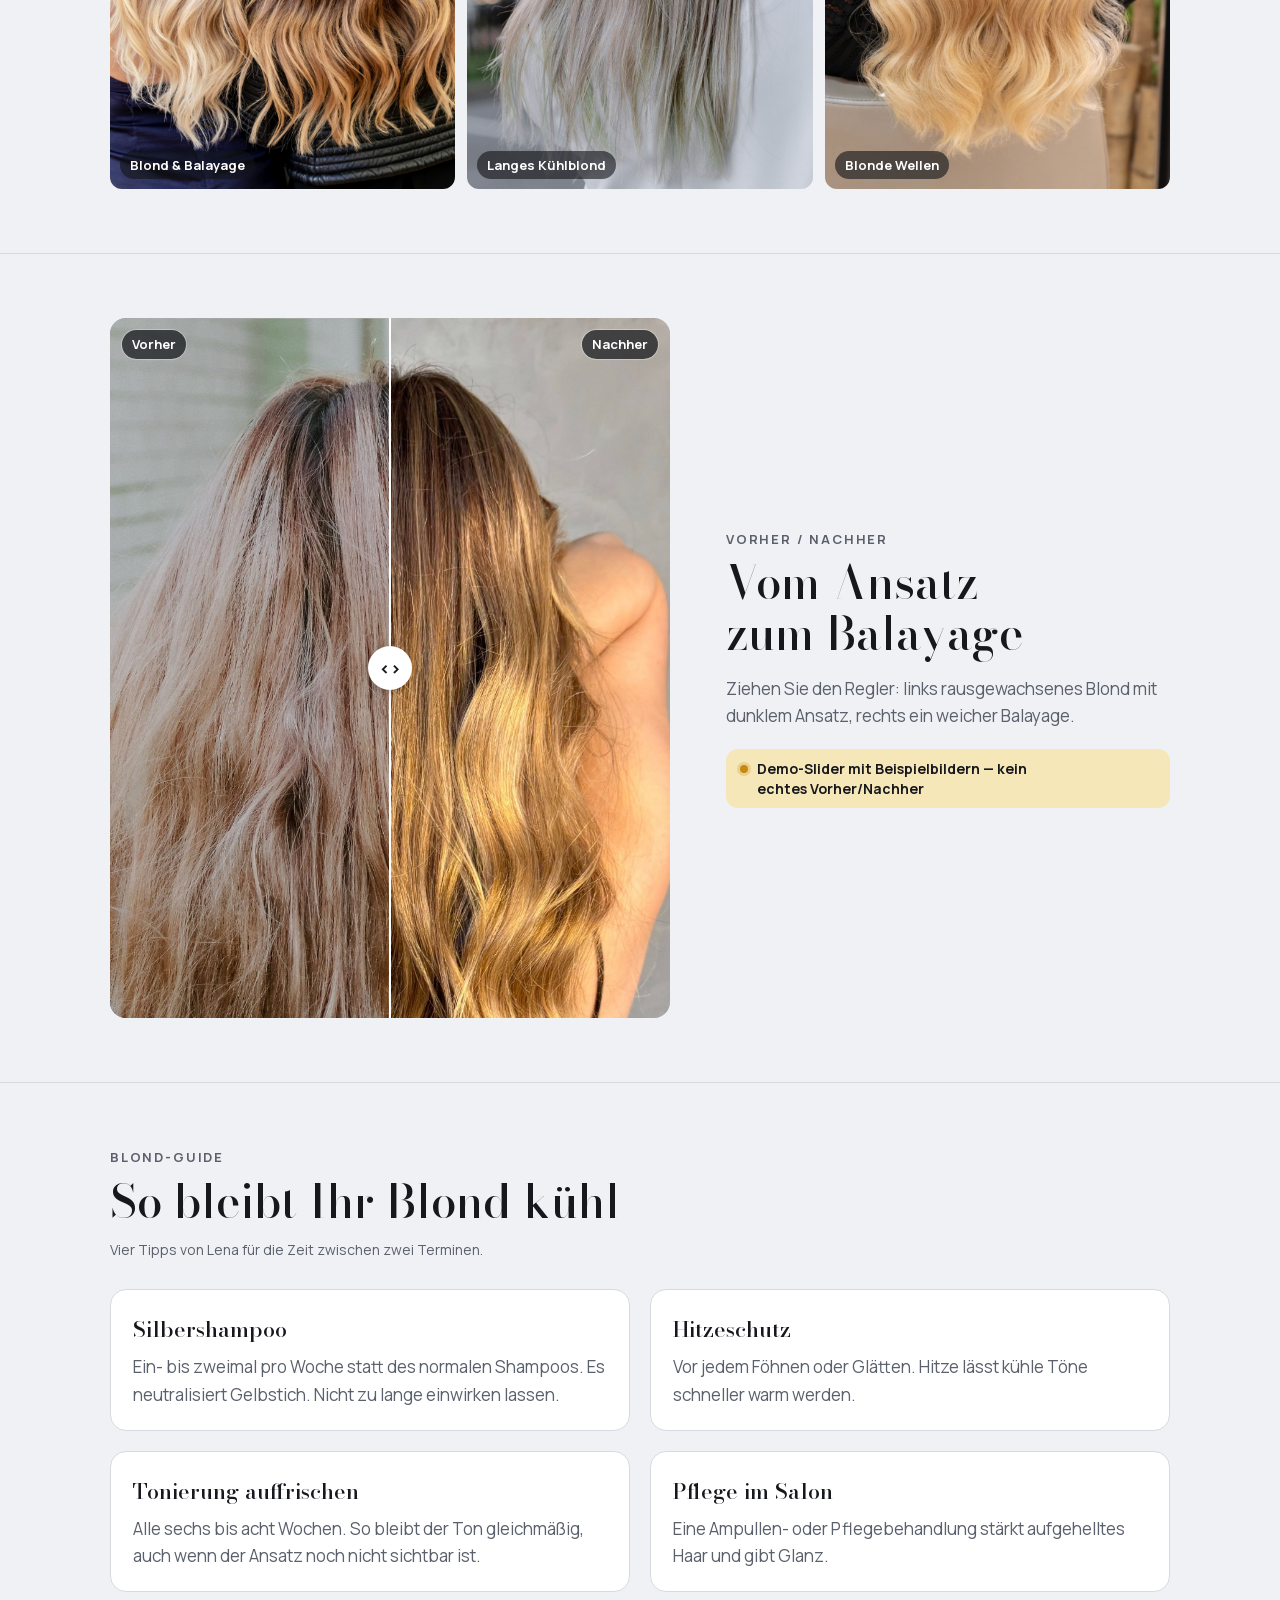
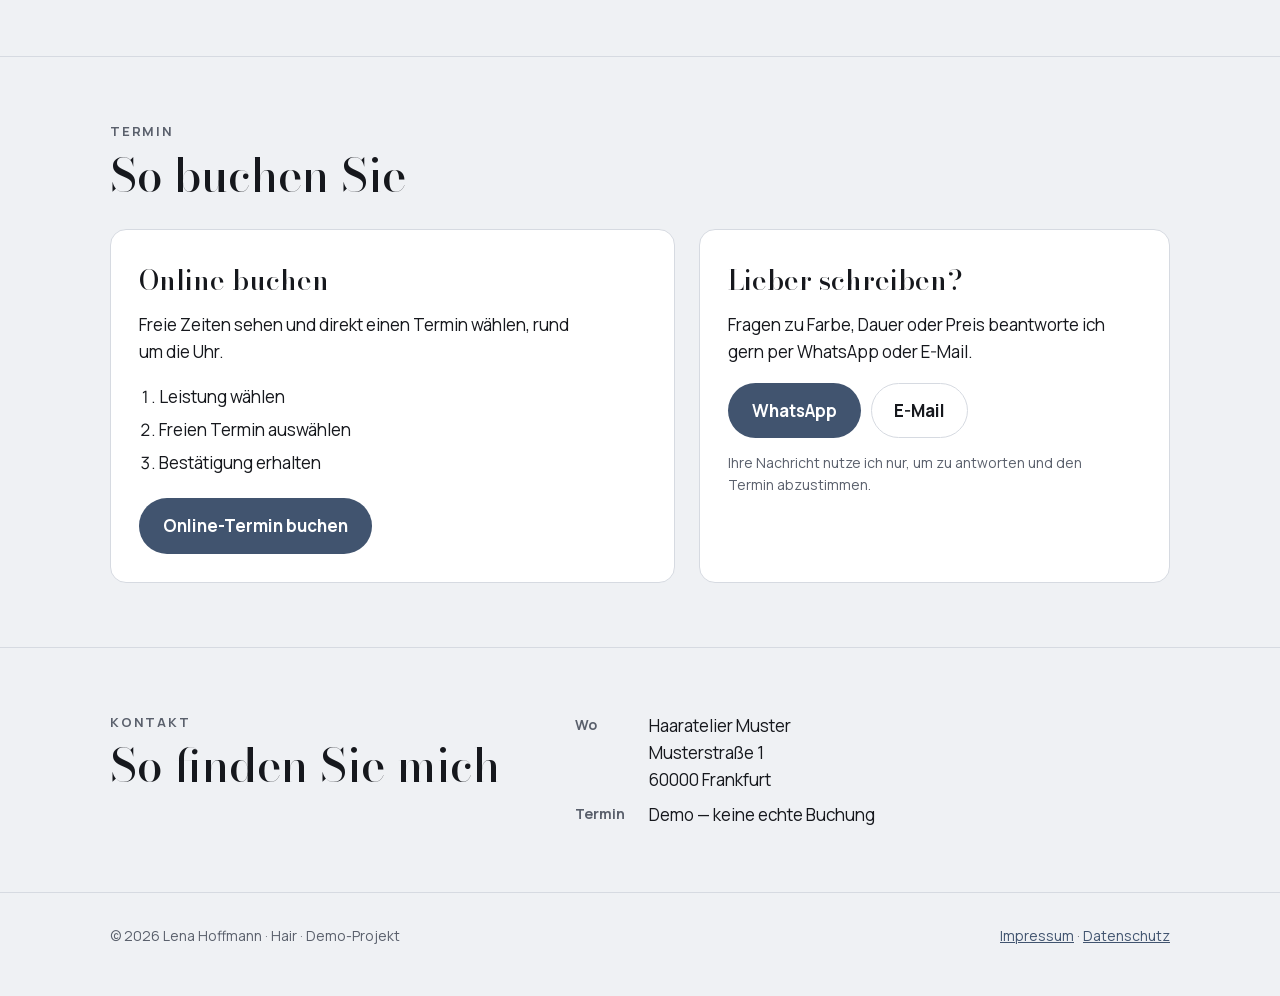
==== commit 32341134: "Galerie: langes, kühles Blond statt Dutt" ====
--- a/index.html
+++ b/index.html
@@ -342,7 +342,7 @@
       <figure><img src="img/w4.jpg" loading="lazy" alt="Lange, goldblonde Wellen, von hinten" data-i18n-alt="alt4"><figcaption data-i18n="g4">Goldene Wellen</figcaption></figure>
       <figure><img src="img/w3.jpg" loading="lazy" alt="Langes Haar mit Strähnen und weichen Wellen" data-i18n-alt="alt3"><figcaption data-i18n="g3">Strähnen, lang</figcaption></figure>
       <figure><img src="img/w5.jpg" loading="lazy" alt="Zwei Frauen mit welligem Blond und Balayage, von hinten" data-i18n-alt="alt5"><figcaption data-i18n="g5">Blond &amp; Balayage</figcaption></figure>
-      <figure><img src="img/w6.jpg" loading="lazy" alt="Lockerer, tiefer Dutt in Blond, von hinten" data-i18n-alt="alt6"><figcaption data-i18n="g6">Lockerer Dutt</figcaption></figure>
+      <figure><img src="img/w6.jpg" loading="lazy" alt="Langes, glattes, kühles Blond, von hinten" data-i18n-alt="alt6"><figcaption data-i18n="g6">Langes Kühlblond</figcaption></figure>
       <figure><img src="img/w2.jpg" loading="lazy" alt="Lange, hellblonde Wellen, von hinten" data-i18n-alt="alt2"><figcaption data-i18n="g2">Blonde Wellen</figcaption></figure>
       <figure class="m-only"><img src="img/w7.jpg" loading="lazy" alt="Dunkelbraunes Haar mit weichen Wellen in Bewegung" data-i18n-alt="alt7"><figcaption data-i18n="g7">Weiche Wellen</figcaption></figure>
     </div>
@@ -461,7 +461,7 @@
     s1:"Мелірування, тонування, стрижка й\u00A0укладка", s1d:"бл.\u00A05\u00A0год", s2:"AirTouch і\u00A0укладка", s2d:"бл.\u00A04\u00A0год", s3:"Освітлення коренів, тонування й\u00A0укладка", s3d:"бл.\u00A03\u00A0год", s4:"Фарбування коренів", s4d:"бл.\u00A02\u00A0год", s5:"Жіноча: миття, стрижка й\u00A0укладка", s5d:"бл.\u00A01\u00A0год", s6:"Чоловіча: миття, стрижка й\u00A0стайлінг", s6d:"бл.\u00A030\u00A0хв", s7:"Доглядова процедура", s7d:"бл.\u00A020\u00A0хв", s8:"Консультація", s8d:"бл.\u00A030\u00A0хв", from:"від", free:"безкоштовно", "book-all":"Записатися", grp1:"Блонд і\u00A0колір", grp2:"Стрижка", grp3:"Догляд і\u00A0консультація",
     "price-note":"Орієнтовні ціни. Остаточна ціна залежить від довжини й\u00A0густоти\u00A0волосся.",
     "gal-e":"Роботи", "gal-h":"Холодний блонд, здорове волосся",
-    g1:"Попелясте омбре", g2:"Світлі хвилі", g3:"Мелірування", g4:"Золоті хвилі", g5:"Блонд і\u00A0балаяж", g6:"Легкий пучок", g7:"М'які хвилі",
+    g1:"Попелясте омбре", g2:"Світлі хвилі", g3:"Мелірування", g4:"Золоті хвилі", g5:"Блонд і\u00A0балаяж", g6:"Довгий холодний блонд", g7:"М'які хвилі",
     
     "ba-e":"До / після", "ba-h":"Від відрослого коріння до\u00A0балаяжу", "ba-before":"До", "ba-after":"Після", "ba-p":"Пересуньте повзунок: ліворуч відрослий блонд із\u00A0темним корінням, праворуч м'який\u00A0балаяж.", "ba-range":"Пересунути порівняння",
     "ba-note":"Демо-слайдер з\u00A0прикладами фото\u00A0— це не справжнє «до/після»",
@@ -472,7 +472,7 @@
     "b2-h":"Хочете написати?", "b2-p":"На питання про колір, тривалість чи ціну я охоче відповім у\u00A0WhatsApp або\u00A0e-mail.", "b2-n":"Ваше повідомлення я використовую тільки для відповіді й\u00A0узгодження\u00A0запису.", mail:"E-mail",
     "ct-e":"Контакти", "ct-h":"Де мене знайти", "ct-where":"Де", "ct-when":"Коли", "ct-book":"Запис", "ct-online":"Демо\u00A0— без справжнього запису", "ct-hours":"[Робочі дні й\u00A0години]",
     privacy:"Захист даних", imprint:"Impressum (вихідні дані)",
-    alt1:"Довге волосся з\u00A0попелястим омбре, вигляд ззаду", alt7:"Темно-каштанове волосся з\u00A0м'якими хвилями в\u00A0русі", alt2:"Довгі світлі хвилі, вигляд ззаду", alt3:"Довге волосся з\u00A0меліруванням і\u00A0м'якими хвилями", alt4:"Довгі золотисті хвилі, вигляд ззаду", alt5:"Дві жінки з\u00A0хвилястим блондом і\u00A0балаяжем, вигляд ззаду", alt6:"Легкий низький пучок, блонд, вигляд ззаду"
+    alt1:"Довге волосся з\u00A0попелястим омбре, вигляд ззаду", alt7:"Темно-каштанове волосся з\u00A0м'якими хвилями в\u00A0русі", alt2:"Довгі світлі хвилі, вигляд ззаду", alt3:"Довге волосся з\u00A0меліруванням і\u00A0м'якими хвилями", alt4:"Довгі золотисті хвилі, вигляд ззаду", alt5:"Дві жінки з\u00A0хвилястим блондом і\u00A0балаяжем, вигляд ззаду", alt6:"Довгий прямий холодний блонд, вигляд ззаду"
   },
   pl: {
     q:"Dobry kolor zaczyna się od słuchania: najpierw zrozumieć, czego chcesz, a\u00A0potem krok po kroku do tego\u00A0dojść.",
@@ -495,7 +495,7 @@
     s1:"Pasemka, tonowanie, strzyżenie i\u00A0modelowanie", s1d:"ok.\u00A05\u00A0godz.", s2:"AirTouch i\u00A0modelowanie", s2d:"ok.\u00A04\u00A0godz.", s3:"Rozjaśnianie odrostu, tonowanie i\u00A0modelowanie", s3d:"ok.\u00A03\u00A0godz.", s4:"Farbowanie odrostu", s4d:"ok.\u00A02\u00A0godz.", s5:"Damskie: mycie, strzyżenie i\u00A0modelowanie", s5d:"ok.\u00A01\u00A0godz.", s6:"Męskie: mycie, strzyżenie i\u00A0stylizacja", s6d:"ok.\u00A030\u00A0min", s7:"Zabieg pielęgnacyjny", s7d:"ok.\u00A020\u00A0min", s8:"Konsultacja", s8d:"ok.\u00A030\u00A0min", from:"od", free:"bezpłatnie", "book-all":"Umów wizytę", grp1:"Blond i\u00A0koloryzacja", grp2:"Strzyżenie", grp3:"Pielęgnacja i\u00A0konsultacja",
     "price-note":"Ceny orientacyjne. Cena końcowa zależy od długości i\u00A0gęstości\u00A0włosów.",
     "gal-e":"Prace", "gal-h":"Chłodny blond, zdrowe włosy",
-    g1:"Popielate ombre", g2:"Jasne fale", g3:"Pasemka", g4:"Złote fale", g5:"Blond i\u00A0balayage", g6:"Luźny kok", g7:"Miękkie fale",
+    g1:"Popielate ombre", g2:"Jasne fale", g3:"Pasemka", g4:"Złote fale", g5:"Blond i\u00A0balayage", g6:"Długi chłodny blond", g7:"Miękkie fale",
     
     "ba-e":"Przed / po", "ba-h":"Od odrostów do\u00A0balayage\u2019u", "ba-before":"Przed", "ba-after":"Po", "ba-p":"Przesuń suwak: po lewej odrośnięty blond z\u00A0ciemnymi odrostami, po prawej miękki\u00A0balayage.", "ba-range":"Przesuń porównanie",
     "ba-note":"Demo-slider z\u00A0przykładowymi zdjęciami\u00A0— to nie jest prawdziwe „przed/po”",
@@ -506,7 +506,7 @@
     "b2-h":"Wolisz napisać?", "b2-p":"Na pytania o\u00A0kolor, czas trwania lub cenę chętnie odpowiem przez WhatsApp lub\u00A0e-mail.", "b2-n":"Twoją wiadomość wykorzystuję tylko do odpowiedzi i\u00A0ustalenia\u00A0terminu.", mail:"E-mail",
     "ct-e":"Kontakt", "ct-h":"Gdzie mnie znaleźć", "ct-where":"Gdzie", "ct-when":"Kiedy", "ct-book":"Wizyta", "ct-online":"Demo\u00A0— bez prawdziwej rezerwacji", "ct-hours":"[Dni i\u00A0godziny pracy]",
     privacy:"Ochrona danych", imprint:"Impressum (nota prawna)",
-    alt1:"Długie włosy z\u00A0popielatym ombre, widok od tyłu", alt7:"Ciemnobrązowe włosy z\u00A0miękkimi falami w\u00A0ruchu", alt2:"Długie, jasne fale blond, widok od tyłu", alt3:"Długie włosy z\u00A0pasemkami i\u00A0miękkimi falami", alt4:"Długie złote fale, widok od tyłu", alt5:"Dwie kobiety z\u00A0falowanym blondem i\u00A0balayage'em, widok od tyłu", alt6:"Luźny, niski kok blond, widok od tyłu"
+    alt1:"Długie włosy z\u00A0popielatym ombre, widok od tyłu", alt7:"Ciemnobrązowe włosy z\u00A0miękkimi falami w\u00A0ruchu", alt2:"Długie, jasne fale blond, widok od tyłu", alt3:"Długie włosy z\u00A0pasemkami i\u00A0miękkimi falami", alt4:"Długie złote fale, widok od tyłu", alt5:"Dwie kobiety z\u00A0falowanym blondem i\u00A0balayage'em, widok od tyłu", alt6:"Długi, prosty, chłodny blond, widok od tyłu"
   }
 };
 const de = {}, deAlt = {}, deAria = {};
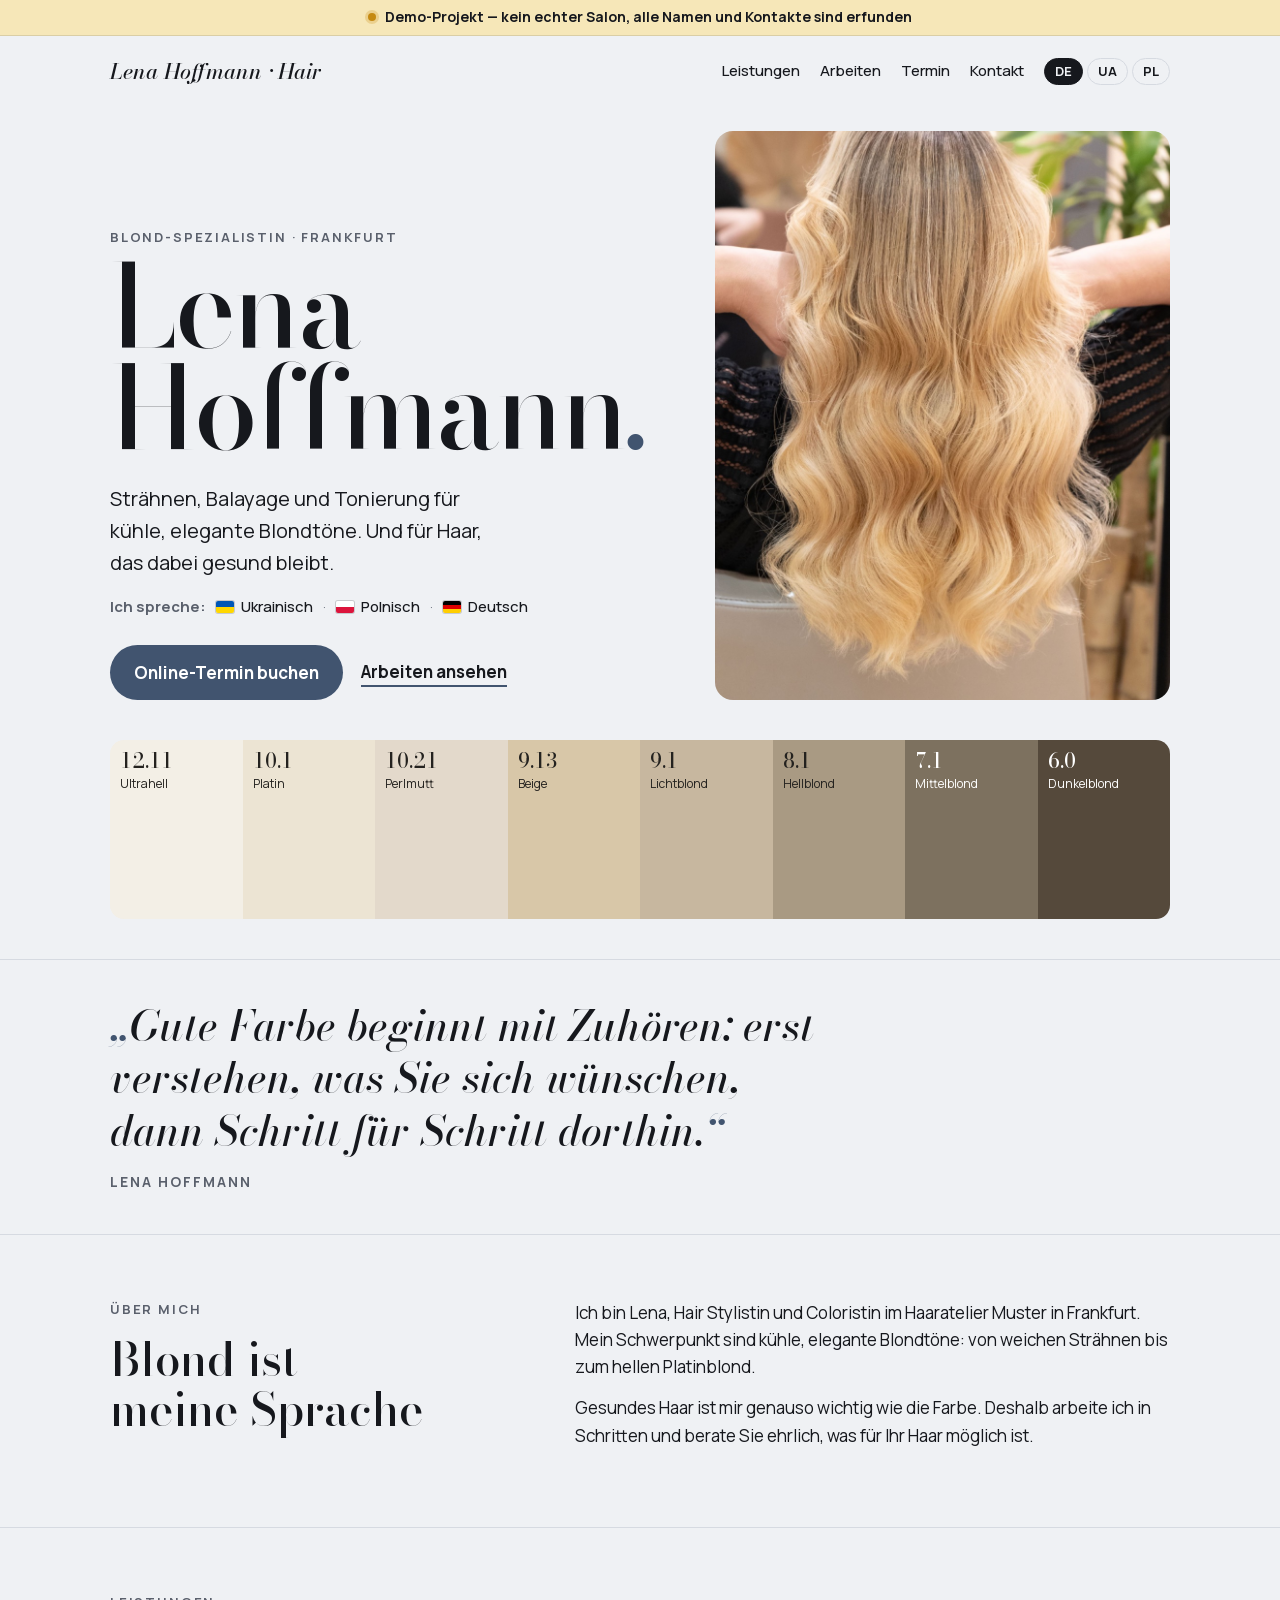
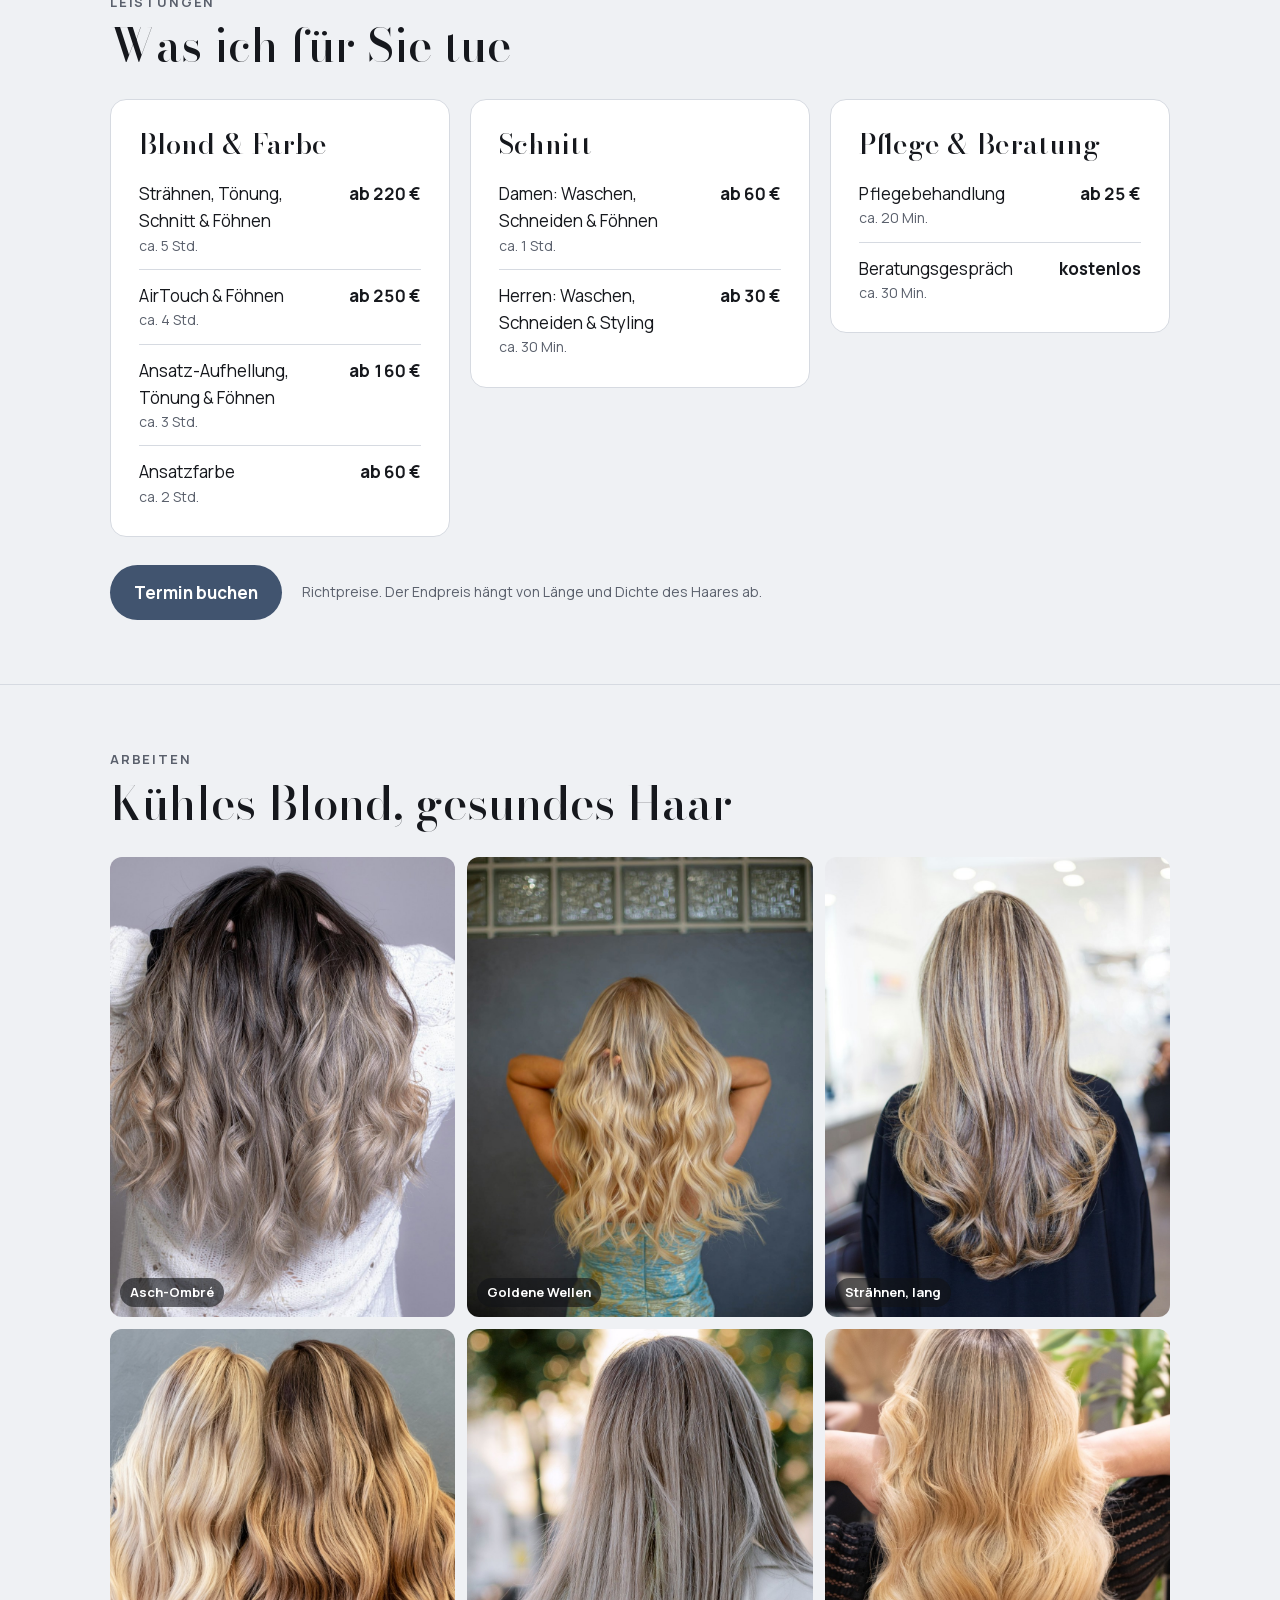
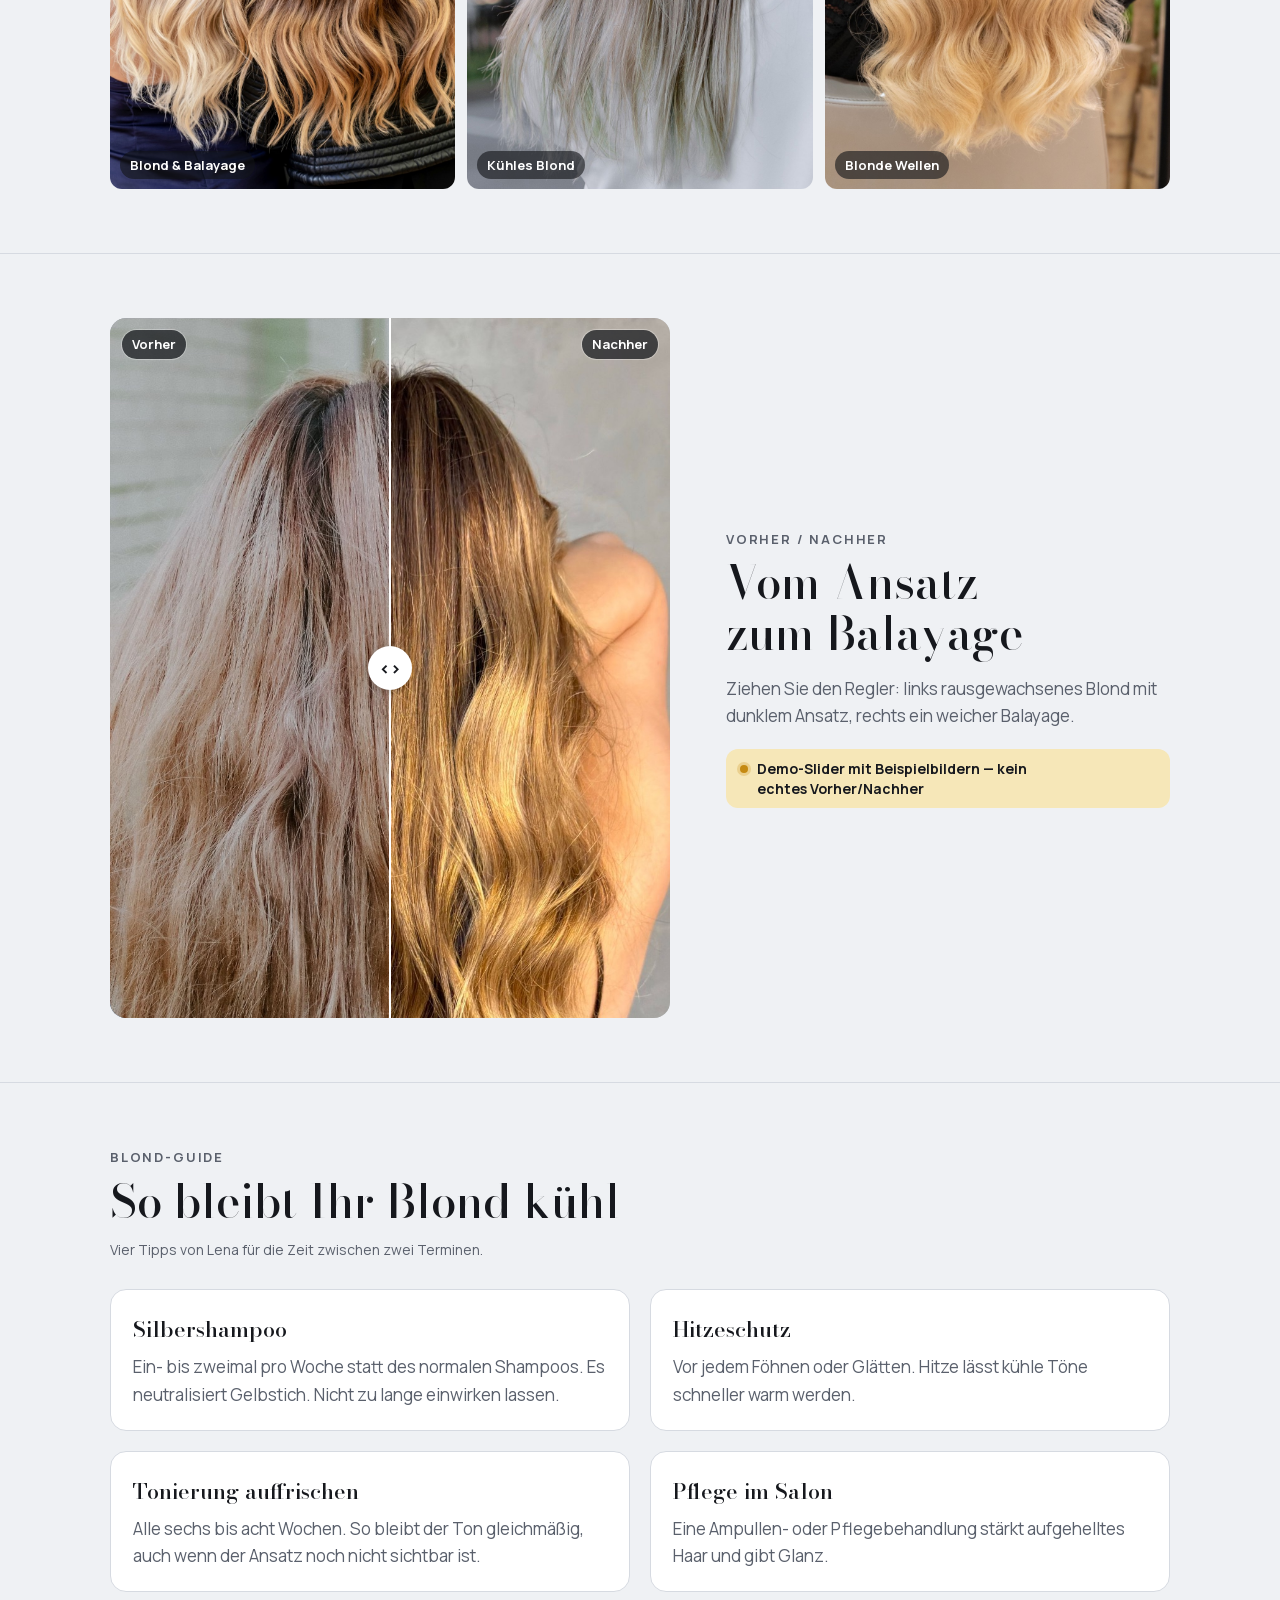
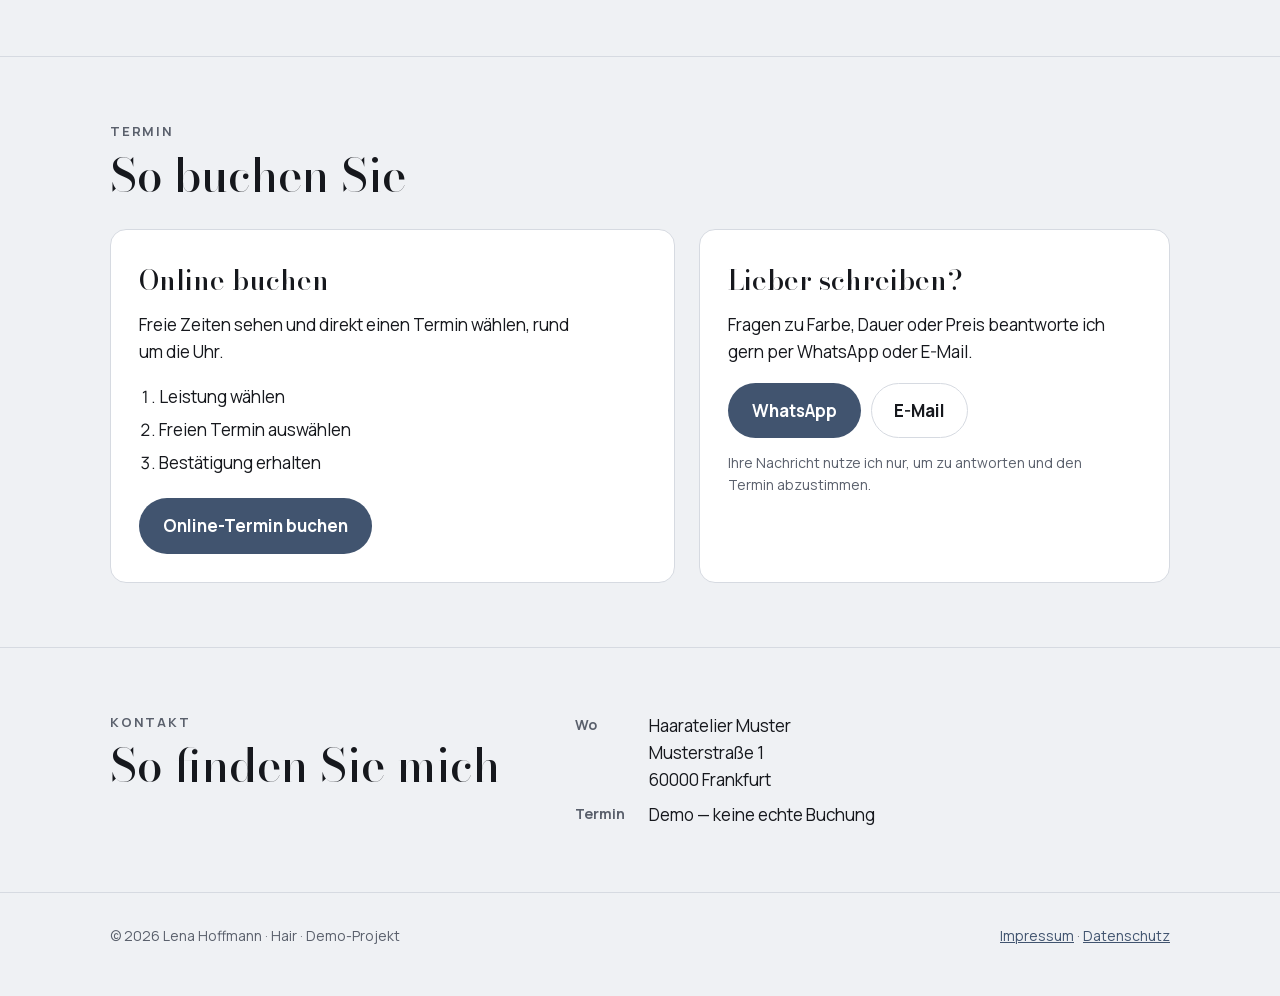
==== commit 2f316489: "Galerie: kürzere Bildunterschrift, einzeilig auch bei 320px" ====
--- a/index.html
+++ b/index.html
@@ -136,7 +136,6 @@
 .quote{padding:40px 0}
 .quote footer{border:0;padding:0;margin-top:14px;font-size:14px;letter-spacing:.14em;text-transform:uppercase;color:var(--muted);font-weight:700}
 /* Desktop: 6 gleich große Kacheln (3×1fr, 3:4, max. 470px breit = Originalbreite); mobil: 1 groß + 6 klein */
-@media (max-width:640px){.gallery figure:first-child{grid-column:span 2;aspect-ratio:47/68}}
 .more{display:inline-block;margin-top:18px;font-weight:700}
 .guide ol{list-style:none;margin:0;padding:0;display:grid;grid-template-columns:repeat(2,1fr);gap:20px}
 @media (max-width:640px){.guide ol{grid-template-columns:1fr}}
@@ -165,7 +164,8 @@
 .gallery img{width:100%;height:100%;object-fit:cover}
 .gallery figcaption{position:absolute;left:10px;bottom:10px;background:rgba(17,19,23,.6);color:#fff;font-size:13px;font-weight:700;padding:4px 10px;border-radius:999px}
 @media (max-width:640px){.gallery{grid-template-columns:repeat(2,1fr)}.gallery figcaption{font-size:12px;line-height:1.3;padding:3px 8px;left:8px;bottom:8px;right:auto;max-width:calc(100% - 16px)}}
-@media (min-width:641px){.gallery .m-only{display:none}}
+/* Sehr schmale Displays (320px): Bildunterschriften einzeilig halten */
+@media (max-width:360px){.gallery figcaption{font-size:11px;padding:3px 7px;left:6px;bottom:6px;max-width:calc(100% - 12px)}}
 
 /* Vorher/Nachher-Demo: zwei VERSCHIEDENE Stockfotos (keine echte Vorher/Nachher-Aufnahme), unbearbeitet; Hinweis darunter in allen Sprachen */
 .ba-grid{display:grid;grid-template-columns:minmax(0,560px) minmax(0,1fr);gap:24px 56px;align-items:center}
@@ -342,9 +342,8 @@
       <figure><img src="img/w4.jpg" loading="lazy" alt="Lange, goldblonde Wellen, von hinten" data-i18n-alt="alt4"><figcaption data-i18n="g4">Goldene Wellen</figcaption></figure>
       <figure><img src="img/w3.jpg" loading="lazy" alt="Langes Haar mit Strähnen und weichen Wellen" data-i18n-alt="alt3"><figcaption data-i18n="g3">Strähnen, lang</figcaption></figure>
       <figure><img src="img/w5.jpg" loading="lazy" alt="Zwei Frauen mit welligem Blond und Balayage, von hinten" data-i18n-alt="alt5"><figcaption data-i18n="g5">Blond &amp; Balayage</figcaption></figure>
-      <figure><img src="img/w6.jpg" loading="lazy" alt="Langes, glattes, kühles Blond, von hinten" data-i18n-alt="alt6"><figcaption data-i18n="g6">Langes Kühlblond</figcaption></figure>
+      <figure><img src="img/w6.jpg" loading="lazy" alt="Langes, glattes, kühles Blond, von hinten" data-i18n-alt="alt6"><figcaption data-i18n="g6">Kühles Blond</figcaption></figure>
       <figure><img src="img/w2.jpg" loading="lazy" alt="Lange, hellblonde Wellen, von hinten" data-i18n-alt="alt2"><figcaption data-i18n="g2">Blonde Wellen</figcaption></figure>
-      <figure class="m-only"><img src="img/w7.jpg" loading="lazy" alt="Dunkelbraunes Haar mit weichen Wellen in Bewegung" data-i18n-alt="alt7"><figcaption data-i18n="g7">Weiche Wellen</figcaption></figure>
     </div>
   </div>
 </section>
@@ -461,7 +460,7 @@
     s1:"Мелірування, тонування, стрижка й\u00A0укладка", s1d:"бл.\u00A05\u00A0год", s2:"AirTouch і\u00A0укладка", s2d:"бл.\u00A04\u00A0год", s3:"Освітлення коренів, тонування й\u00A0укладка", s3d:"бл.\u00A03\u00A0год", s4:"Фарбування коренів", s4d:"бл.\u00A02\u00A0год", s5:"Жіноча: миття, стрижка й\u00A0укладка", s5d:"бл.\u00A01\u00A0год", s6:"Чоловіча: миття, стрижка й\u00A0стайлінг", s6d:"бл.\u00A030\u00A0хв", s7:"Доглядова процедура", s7d:"бл.\u00A020\u00A0хв", s8:"Консультація", s8d:"бл.\u00A030\u00A0хв", from:"від", free:"безкоштовно", "book-all":"Записатися", grp1:"Блонд і\u00A0колір", grp2:"Стрижка", grp3:"Догляд і\u00A0консультація",
     "price-note":"Орієнтовні ціни. Остаточна ціна залежить від довжини й\u00A0густоти\u00A0волосся.",
     "gal-e":"Роботи", "gal-h":"Холодний блонд, здорове волосся",
-    g1:"Попелясте омбре", g2:"Світлі хвилі", g3:"Мелірування", g4:"Золоті хвилі", g5:"Блонд і\u00A0балаяж", g6:"Довгий холодний блонд", g7:"М'які хвилі",
+    g1:"Попелясте омбре", g2:"Світлі хвилі", g3:"Мелірування", g4:"Золоті хвилі", g5:"Блонд і\u00A0балаяж", g6:"Холодний блонд",
     
     "ba-e":"До / після", "ba-h":"Від відрослого коріння до\u00A0балаяжу", "ba-before":"До", "ba-after":"Після", "ba-p":"Пересуньте повзунок: ліворуч відрослий блонд із\u00A0темним корінням, праворуч м'який\u00A0балаяж.", "ba-range":"Пересунути порівняння",
     "ba-note":"Демо-слайдер з\u00A0прикладами фото\u00A0— це не справжнє «до/після»",
@@ -472,7 +471,7 @@
     "b2-h":"Хочете написати?", "b2-p":"На питання про колір, тривалість чи ціну я охоче відповім у\u00A0WhatsApp або\u00A0e-mail.", "b2-n":"Ваше повідомлення я використовую тільки для відповіді й\u00A0узгодження\u00A0запису.", mail:"E-mail",
     "ct-e":"Контакти", "ct-h":"Де мене знайти", "ct-where":"Де", "ct-when":"Коли", "ct-book":"Запис", "ct-online":"Демо\u00A0— без справжнього запису", "ct-hours":"[Робочі дні й\u00A0години]",
     privacy:"Захист даних", imprint:"Impressum (вихідні дані)",
-    alt1:"Довге волосся з\u00A0попелястим омбре, вигляд ззаду", alt7:"Темно-каштанове волосся з\u00A0м'якими хвилями в\u00A0русі", alt2:"Довгі світлі хвилі, вигляд ззаду", alt3:"Довге волосся з\u00A0меліруванням і\u00A0м'якими хвилями", alt4:"Довгі золотисті хвилі, вигляд ззаду", alt5:"Дві жінки з\u00A0хвилястим блондом і\u00A0балаяжем, вигляд ззаду", alt6:"Довгий прямий холодний блонд, вигляд ззаду"
+    alt1:"Довге волосся з\u00A0попелястим омбре, вигляд ззаду", alt2:"Довгі світлі хвилі, вигляд ззаду", alt3:"Довге волосся з\u00A0меліруванням і\u00A0м'якими хвилями", alt4:"Довгі золотисті хвилі, вигляд ззаду", alt5:"Дві жінки з\u00A0хвилястим блондом і\u00A0балаяжем, вигляд ззаду", alt6:"Довгий прямий холодний блонд, вигляд ззаду"
   },
   pl: {
     q:"Dobry kolor zaczyna się od słuchania: najpierw zrozumieć, czego chcesz, a\u00A0potem krok po kroku do tego\u00A0dojść.",
@@ -495,7 +494,7 @@
     s1:"Pasemka, tonowanie, strzyżenie i\u00A0modelowanie", s1d:"ok.\u00A05\u00A0godz.", s2:"AirTouch i\u00A0modelowanie", s2d:"ok.\u00A04\u00A0godz.", s3:"Rozjaśnianie odrostu, tonowanie i\u00A0modelowanie", s3d:"ok.\u00A03\u00A0godz.", s4:"Farbowanie odrostu", s4d:"ok.\u00A02\u00A0godz.", s5:"Damskie: mycie, strzyżenie i\u00A0modelowanie", s5d:"ok.\u00A01\u00A0godz.", s6:"Męskie: mycie, strzyżenie i\u00A0stylizacja", s6d:"ok.\u00A030\u00A0min", s7:"Zabieg pielęgnacyjny", s7d:"ok.\u00A020\u00A0min", s8:"Konsultacja", s8d:"ok.\u00A030\u00A0min", from:"od", free:"bezpłatnie", "book-all":"Umów wizytę", grp1:"Blond i\u00A0koloryzacja", grp2:"Strzyżenie", grp3:"Pielęgnacja i\u00A0konsultacja",
     "price-note":"Ceny orientacyjne. Cena końcowa zależy od długości i\u00A0gęstości\u00A0włosów.",
     "gal-e":"Prace", "gal-h":"Chłodny blond, zdrowe włosy",
-    g1:"Popielate ombre", g2:"Jasne fale", g3:"Pasemka", g4:"Złote fale", g5:"Blond i\u00A0balayage", g6:"Długi chłodny blond", g7:"Miękkie fale",
+    g1:"Popielate ombre", g2:"Jasne fale", g3:"Pasemka", g4:"Złote fale", g5:"Blond i\u00A0balayage", g6:"Chłodny blond",
     
     "ba-e":"Przed / po", "ba-h":"Od odrostów do\u00A0balayage\u2019u", "ba-before":"Przed", "ba-after":"Po", "ba-p":"Przesuń suwak: po lewej odrośnięty blond z\u00A0ciemnymi odrostami, po prawej miękki\u00A0balayage.", "ba-range":"Przesuń porównanie",
     "ba-note":"Demo-slider z\u00A0przykładowymi zdjęciami\u00A0— to nie jest prawdziwe „przed/po”",
@@ -506,7 +505,7 @@
     "b2-h":"Wolisz napisać?", "b2-p":"Na pytania o\u00A0kolor, czas trwania lub cenę chętnie odpowiem przez WhatsApp lub\u00A0e-mail.", "b2-n":"Twoją wiadomość wykorzystuję tylko do odpowiedzi i\u00A0ustalenia\u00A0terminu.", mail:"E-mail",
     "ct-e":"Kontakt", "ct-h":"Gdzie mnie znaleźć", "ct-where":"Gdzie", "ct-when":"Kiedy", "ct-book":"Wizyta", "ct-online":"Demo\u00A0— bez prawdziwej rezerwacji", "ct-hours":"[Dni i\u00A0godziny pracy]",
     privacy:"Ochrona danych", imprint:"Impressum (nota prawna)",
-    alt1:"Długie włosy z\u00A0popielatym ombre, widok od tyłu", alt7:"Ciemnobrązowe włosy z\u00A0miękkimi falami w\u00A0ruchu", alt2:"Długie, jasne fale blond, widok od tyłu", alt3:"Długie włosy z\u00A0pasemkami i\u00A0miękkimi falami", alt4:"Długie złote fale, widok od tyłu", alt5:"Dwie kobiety z\u00A0falowanym blondem i\u00A0balayage'em, widok od tyłu", alt6:"Długi, prosty, chłodny blond, widok od tyłu"
+    alt1:"Długie włosy z\u00A0popielatym ombre, widok od tyłu", alt2:"Długie, jasne fale blond, widok od tyłu", alt3:"Długie włosy z\u00A0pasemkami i\u00A0miękkimi falami", alt4:"Długie złote fale, widok od tyłu", alt5:"Dwie kobiety z\u00A0falowanym blondem i\u00A0balayage'em, widok od tyłu", alt6:"Długi, prosty, chłodny blond, widok od tyłu"
   }
 };
 const de = {}, deAlt = {}, deAria = {};
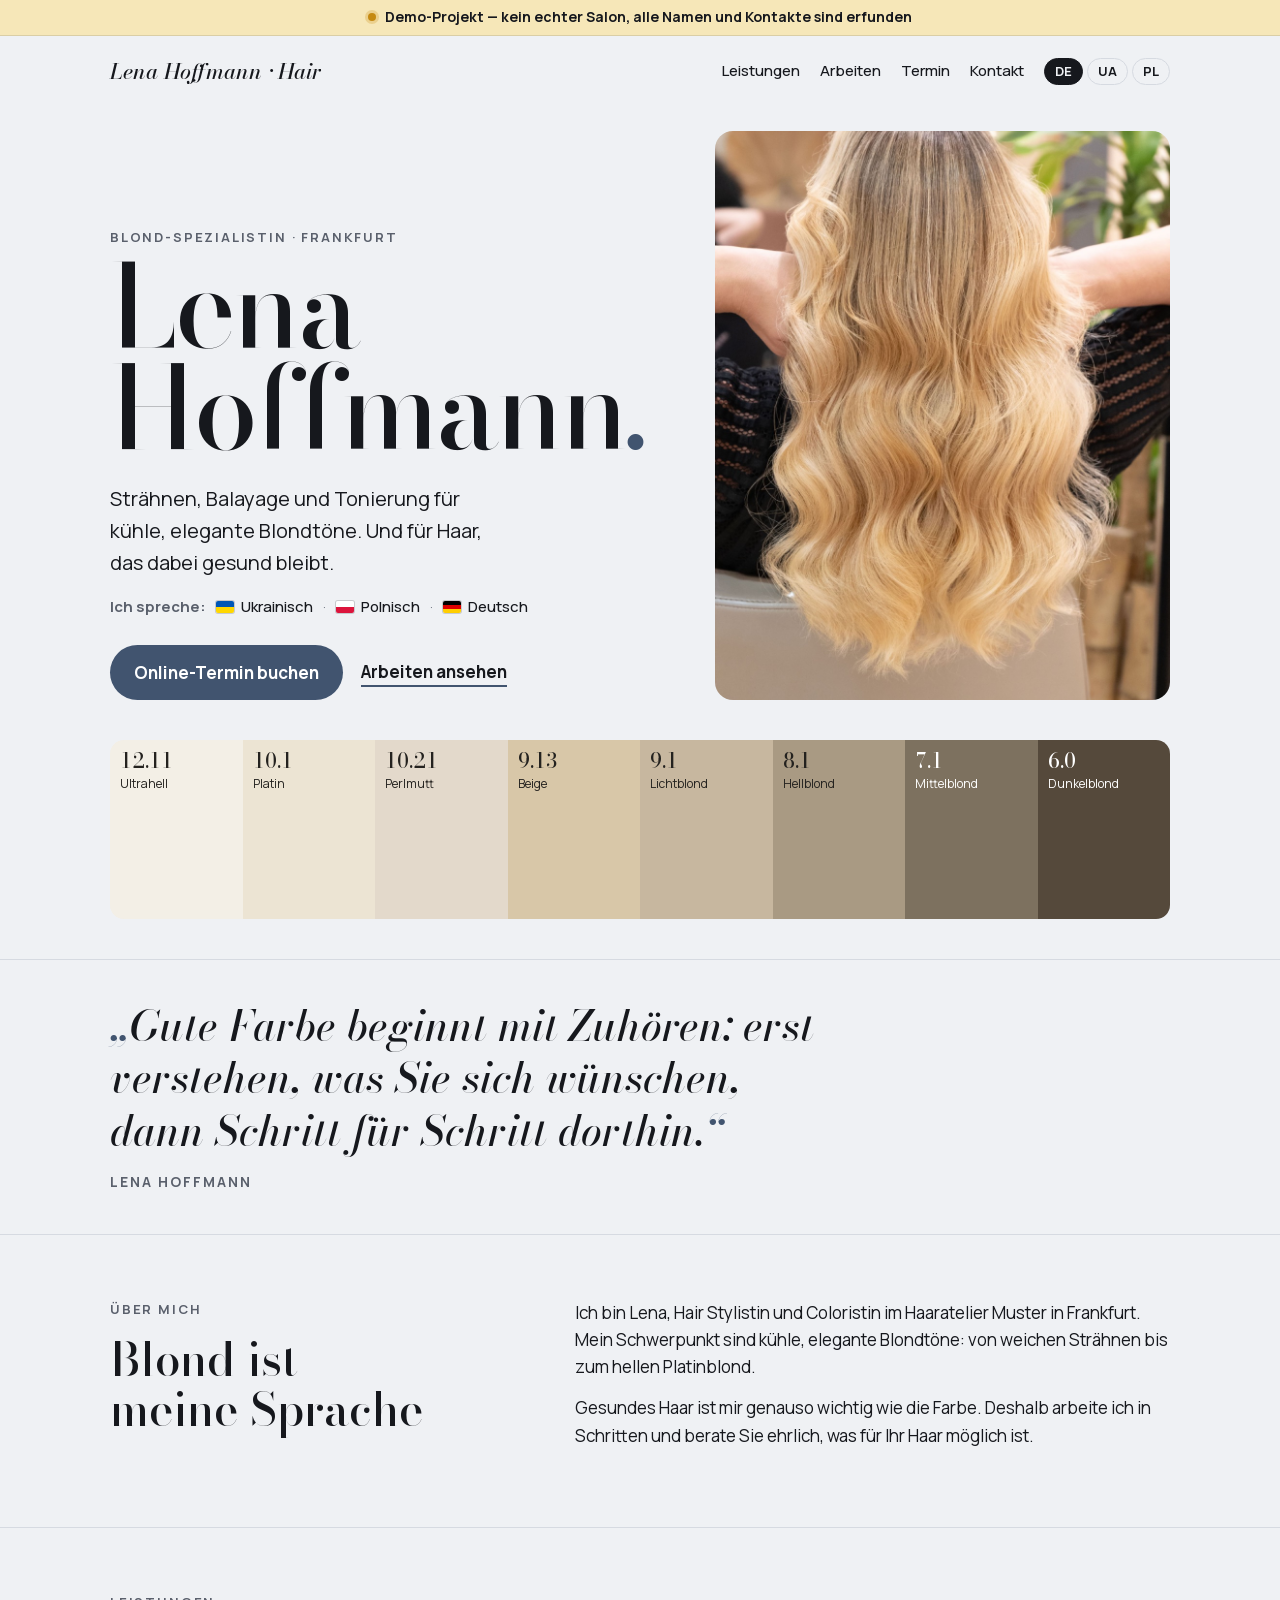
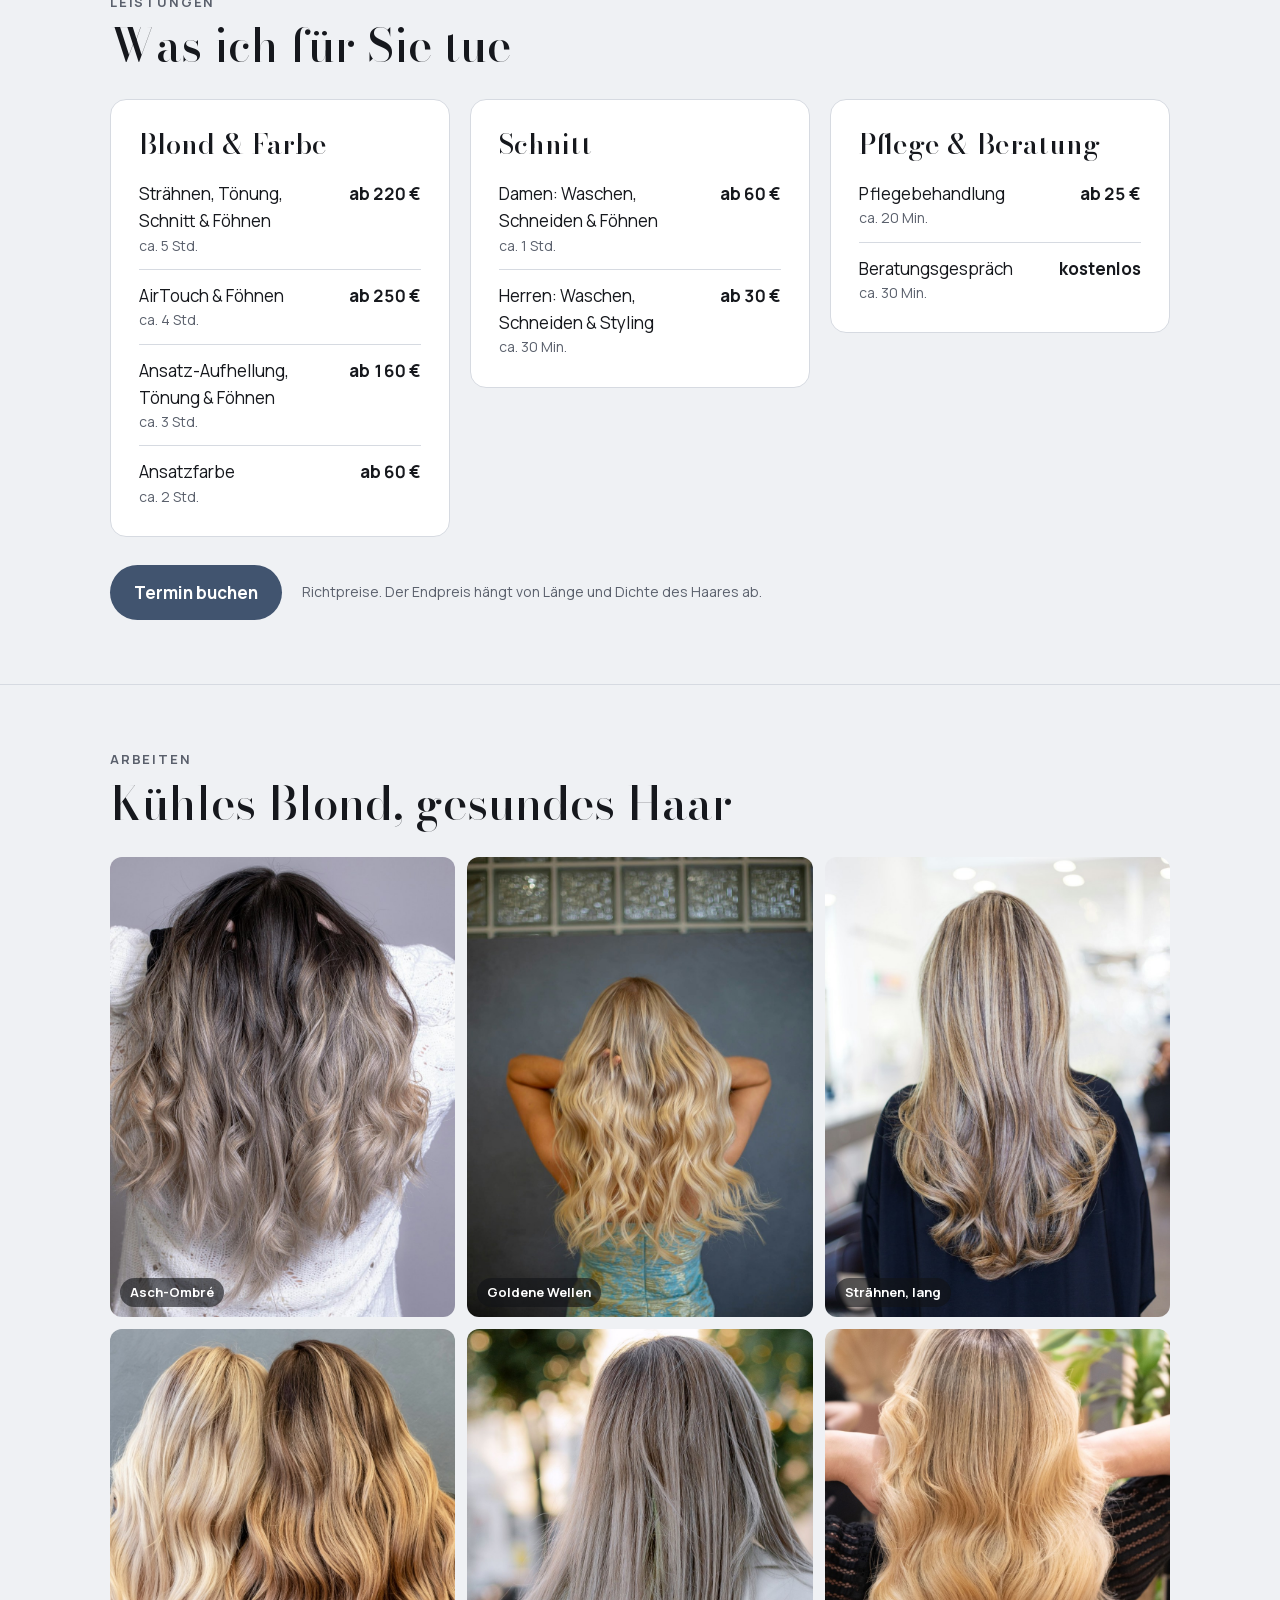
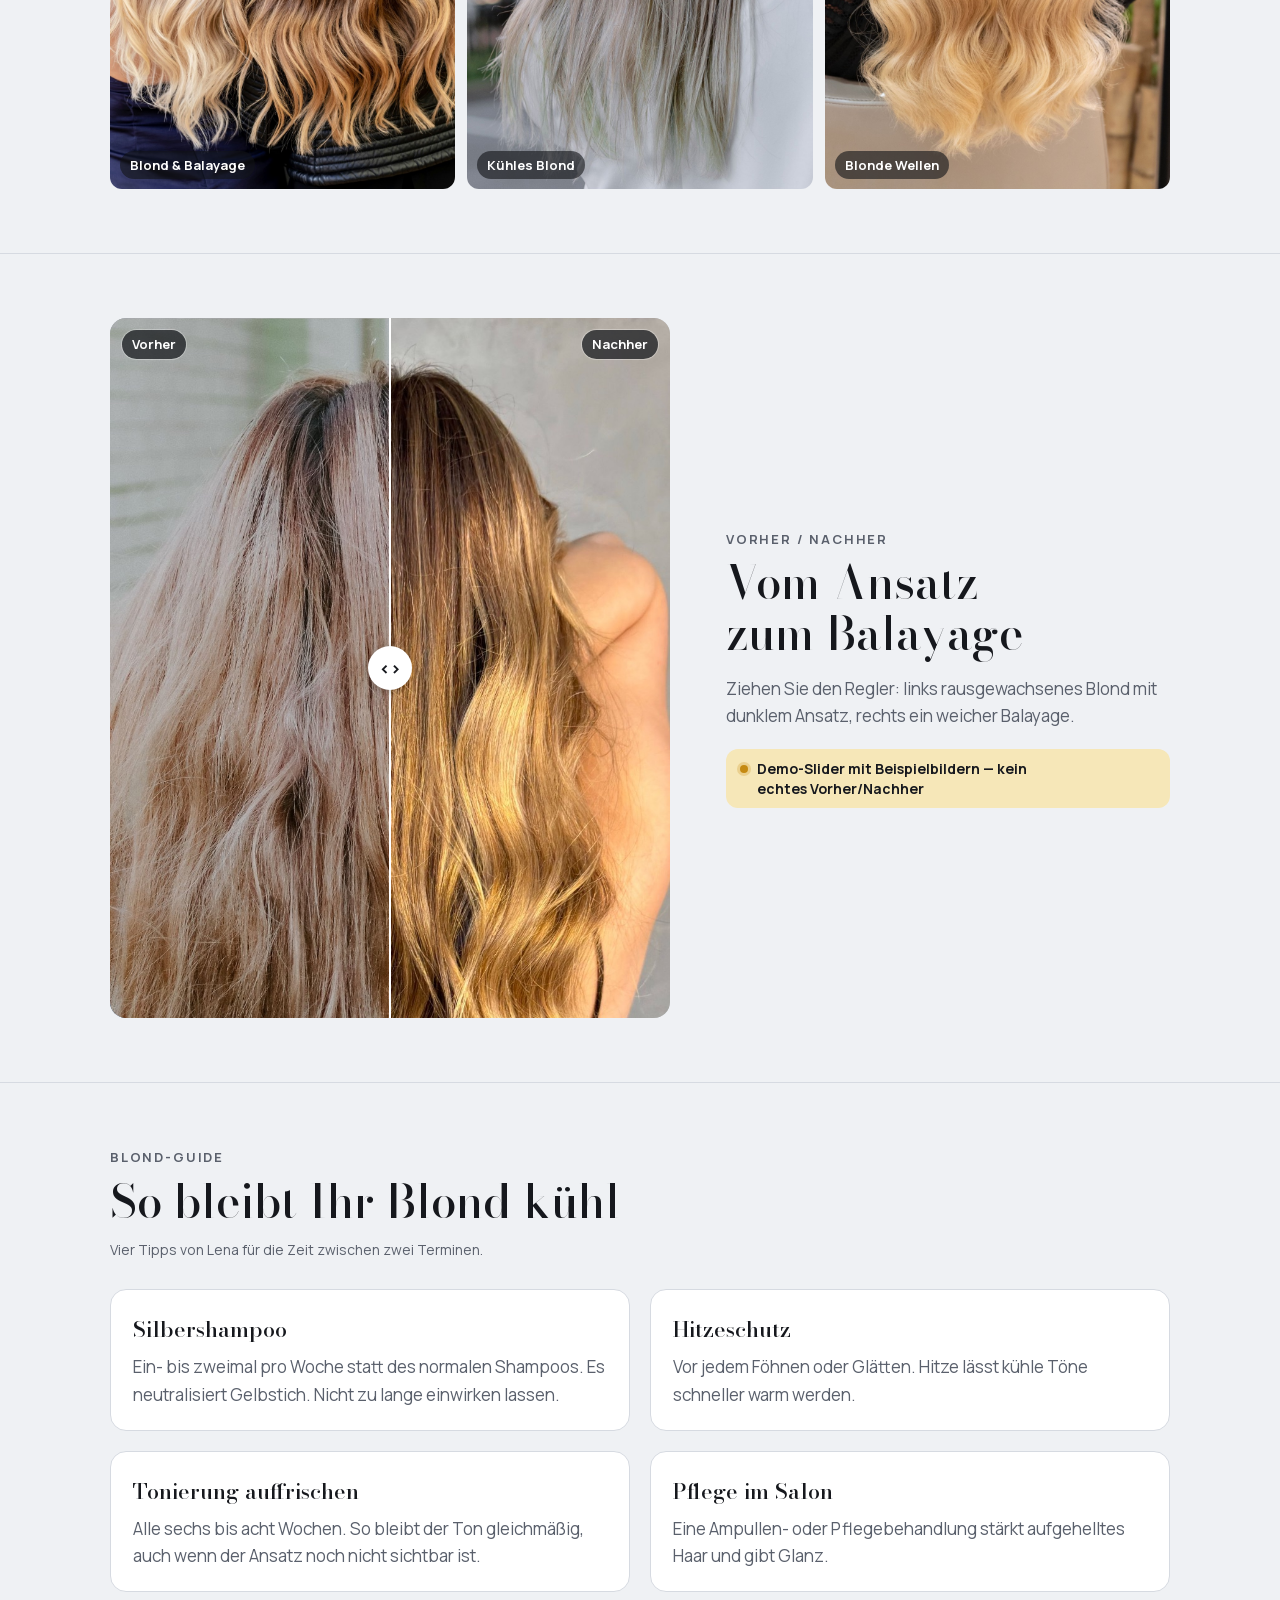
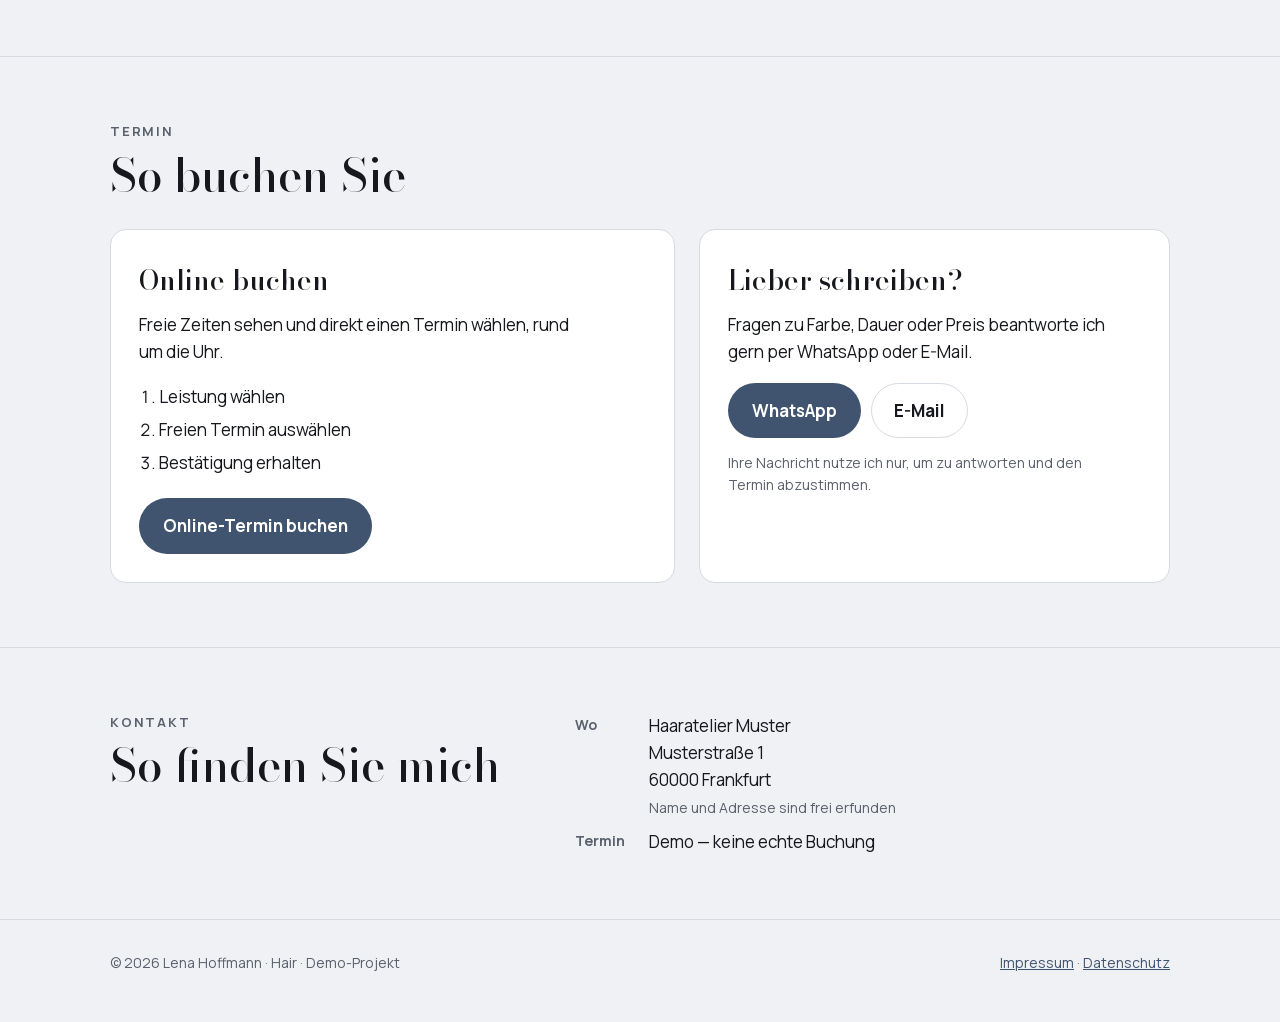
==== commit 760f4721: "Impressum und Datenschutz: Verantwortliche über Portfolio-Impressum, fiktive Angaben gekennzeichnet," ====
--- a/index.html
+++ b/index.html
@@ -157,6 +157,7 @@
 .svc-foot .note{margin:0}
 @media (max-width:640px){.svc-foot{flex-direction:column;align-items:stretch;gap:14px}.svc-foot .cta{justify-content:center;min-height:46px;padding:0 20px}}
 .note{color:var(--muted);font-size:14px;margin-top:12px}
+.fict{display:block;margin-top:4px;color:var(--muted);font-size:14px}
 
 .gallery{display:grid;grid-template-columns:repeat(3,1fr);gap:12px;margin-top:28px}
 .gallery figure{margin:0;position:relative;border-radius:12px;overflow:hidden;aspect-ratio:3/4;max-width:470px;background:var(--line)}
@@ -418,7 +419,7 @@
       <h2 data-i18n="ct-h">So finden Sie mich</h2>
     </div>
     <dl>
-      <dt data-i18n="ct-where">Wo</dt><dd>Haaratelier&nbsp;Muster<br>Musterstraße&nbsp;1<br>60000&nbsp;Frankfurt</dd>
+      <dt data-i18n="ct-where">Wo</dt><dd>Haaratelier&nbsp;Muster<br>Musterstraße&nbsp;1<br>60000&nbsp;Frankfurt<br><small class="fict" data-i18n="ct-fict">Name und Adresse sind frei&nbsp;erfunden</small></dd>
       <!-- Ausgeblendet: Arbeitszeiten (Übersetzungen ct-when / ct-hours sind im dict):
       <dt data-i18n="ct-when">Wann</dt><dd data-i18n="ct-hours">[Arbeitstage und Zeiten]</dd>
       -->
@@ -470,7 +471,7 @@
     "b1-s1":"Оберіть послугу", "b1-s2":"Оберіть вільний час", "b1-s3":"Отримайте підтвердження",
     "b2-h":"Хочете написати?", "b2-p":"На питання про колір, тривалість чи ціну я охоче відповім у\u00A0WhatsApp або\u00A0e-mail.", "b2-n":"Ваше повідомлення я використовую тільки для відповіді й\u00A0узгодження\u00A0запису.", mail:"E-mail",
     "ct-e":"Контакти", "ct-h":"Де мене знайти", "ct-where":"Де", "ct-when":"Коли", "ct-book":"Запис", "ct-online":"Демо\u00A0— без справжнього запису", "ct-hours":"[Робочі дні й\u00A0години]",
-    privacy:"Захист даних", imprint:"Impressum (вихідні дані)",
+    "ct-fict":"Назва й\u00A0адреса вигадані", privacy:"Захист даних", imprint:"Impressum (вихідні дані)",
     alt1:"Довге волосся з\u00A0попелястим омбре, вигляд ззаду", alt2:"Довгі світлі хвилі, вигляд ззаду", alt3:"Довге волосся з\u00A0меліруванням і\u00A0м'якими хвилями", alt4:"Довгі золотисті хвилі, вигляд ззаду", alt5:"Дві жінки з\u00A0хвилястим блондом і\u00A0балаяжем, вигляд ззаду", alt6:"Довгий прямий холодний блонд, вигляд ззаду"
   },
   pl: {
@@ -504,7 +505,7 @@
     "b1-s1":"Wybierz usługę", "b1-s2":"Wybierz wolny termin", "b1-s3":"Otrzymaj potwierdzenie",
     "b2-h":"Wolisz napisać?", "b2-p":"Na pytania o\u00A0kolor, czas trwania lub cenę chętnie odpowiem przez WhatsApp lub\u00A0e-mail.", "b2-n":"Twoją wiadomość wykorzystuję tylko do odpowiedzi i\u00A0ustalenia\u00A0terminu.", mail:"E-mail",
     "ct-e":"Kontakt", "ct-h":"Gdzie mnie znaleźć", "ct-where":"Gdzie", "ct-when":"Kiedy", "ct-book":"Wizyta", "ct-online":"Demo\u00A0— bez prawdziwej rezerwacji", "ct-hours":"[Dni i\u00A0godziny pracy]",
-    privacy:"Ochrona danych", imprint:"Impressum (nota prawna)",
+    "ct-fict":"Nazwa i\u00A0adres są zmyślone", privacy:"Ochrona danych", imprint:"Impressum (nota prawna)",
     alt1:"Długie włosy z\u00A0popielatym ombre, widok od tyłu", alt2:"Długie, jasne fale blond, widok od tyłu", alt3:"Długie włosy z\u00A0pasemkami i\u00A0miękkimi falami", alt4:"Długie złote fale, widok od tyłu", alt5:"Dwie kobiety z\u00A0falowanym blondem i\u00A0balayage'em, widok od tyłu", alt6:"Długi, prosty, chłodny blond, widok od tyłu"
   }
 };
